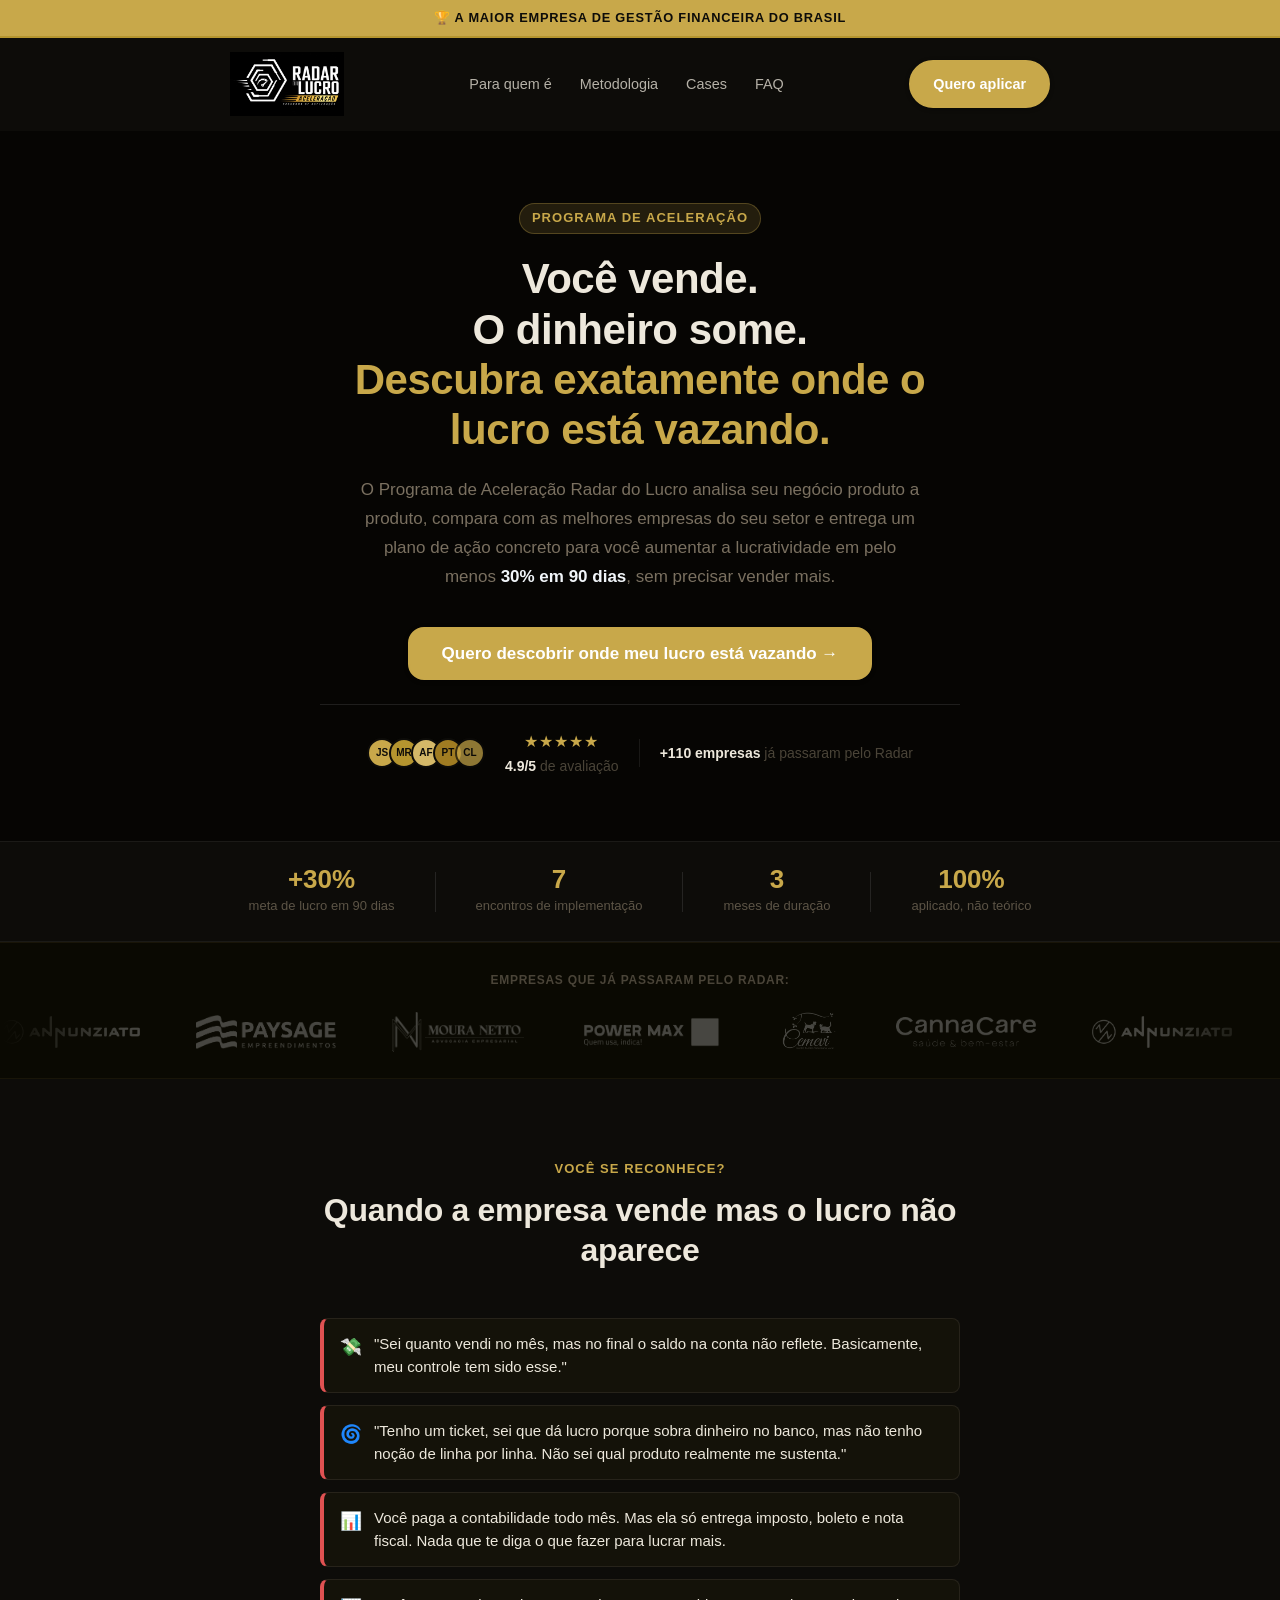
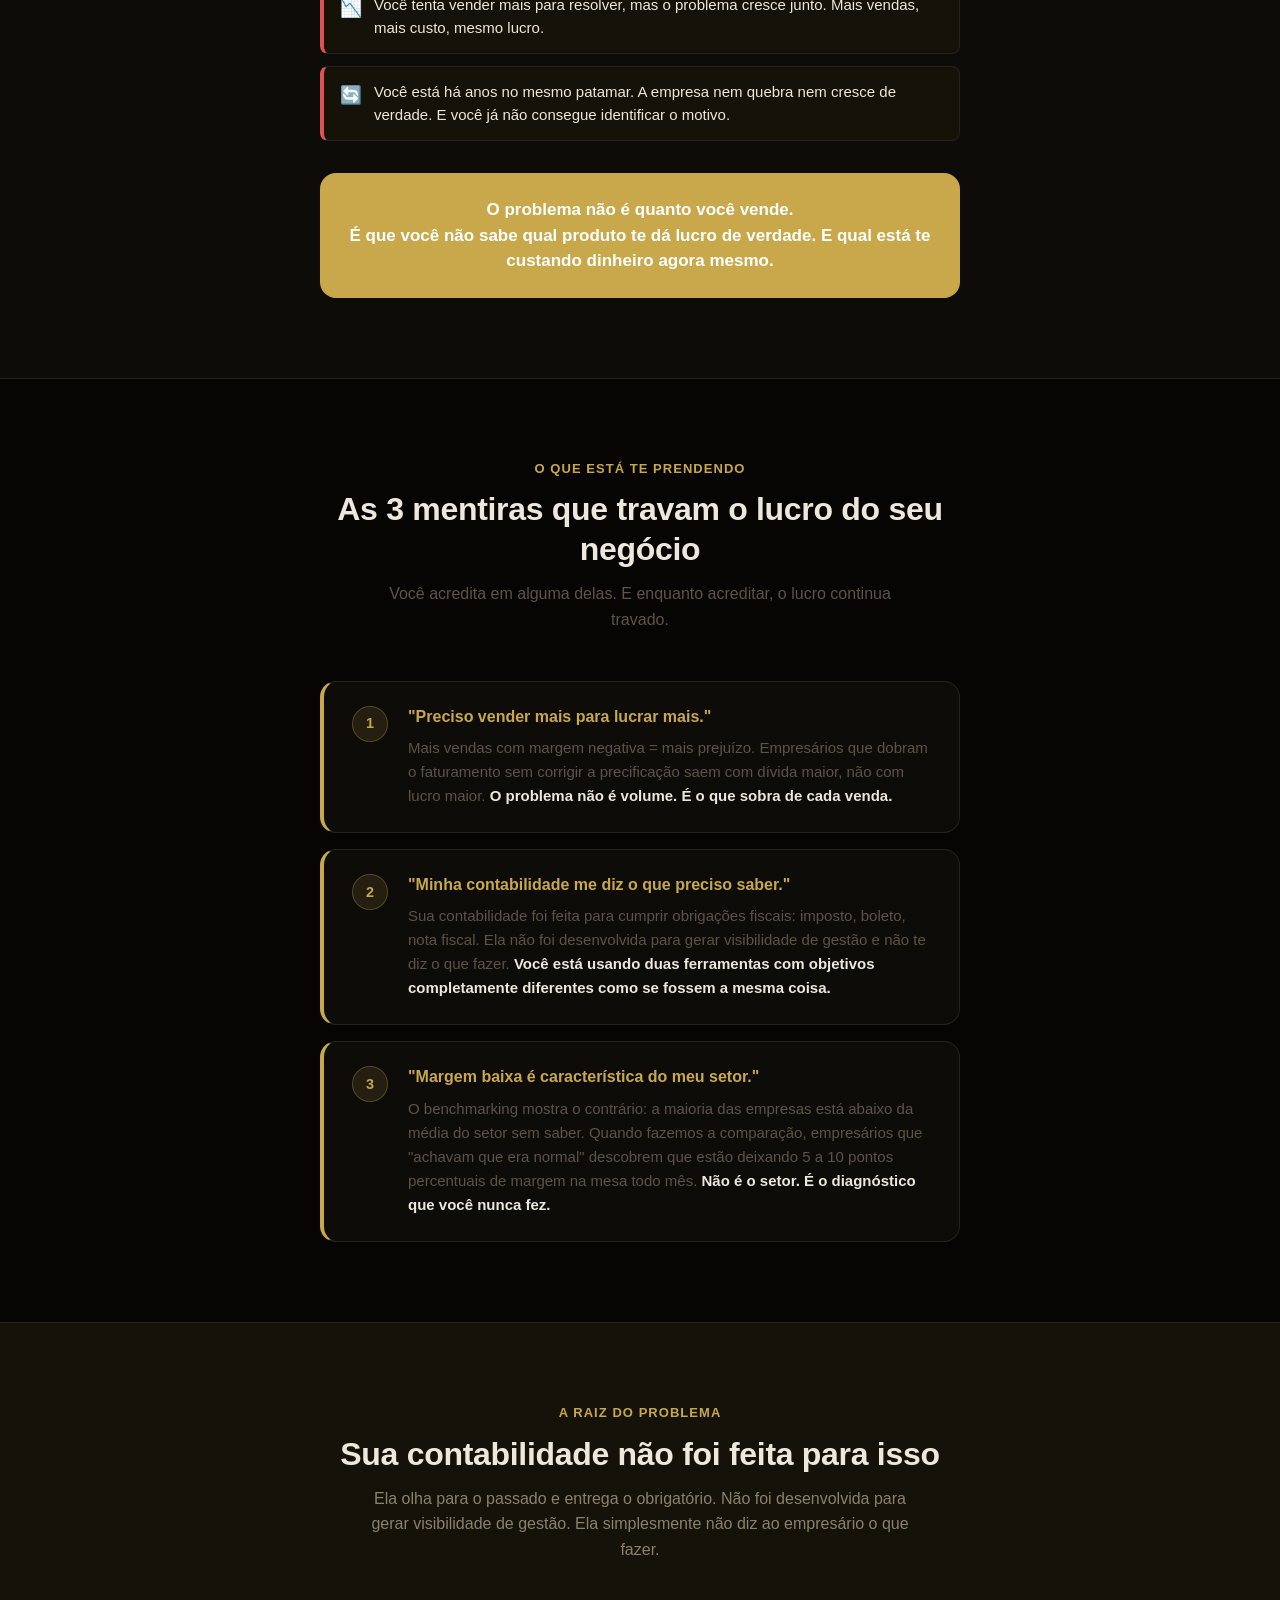
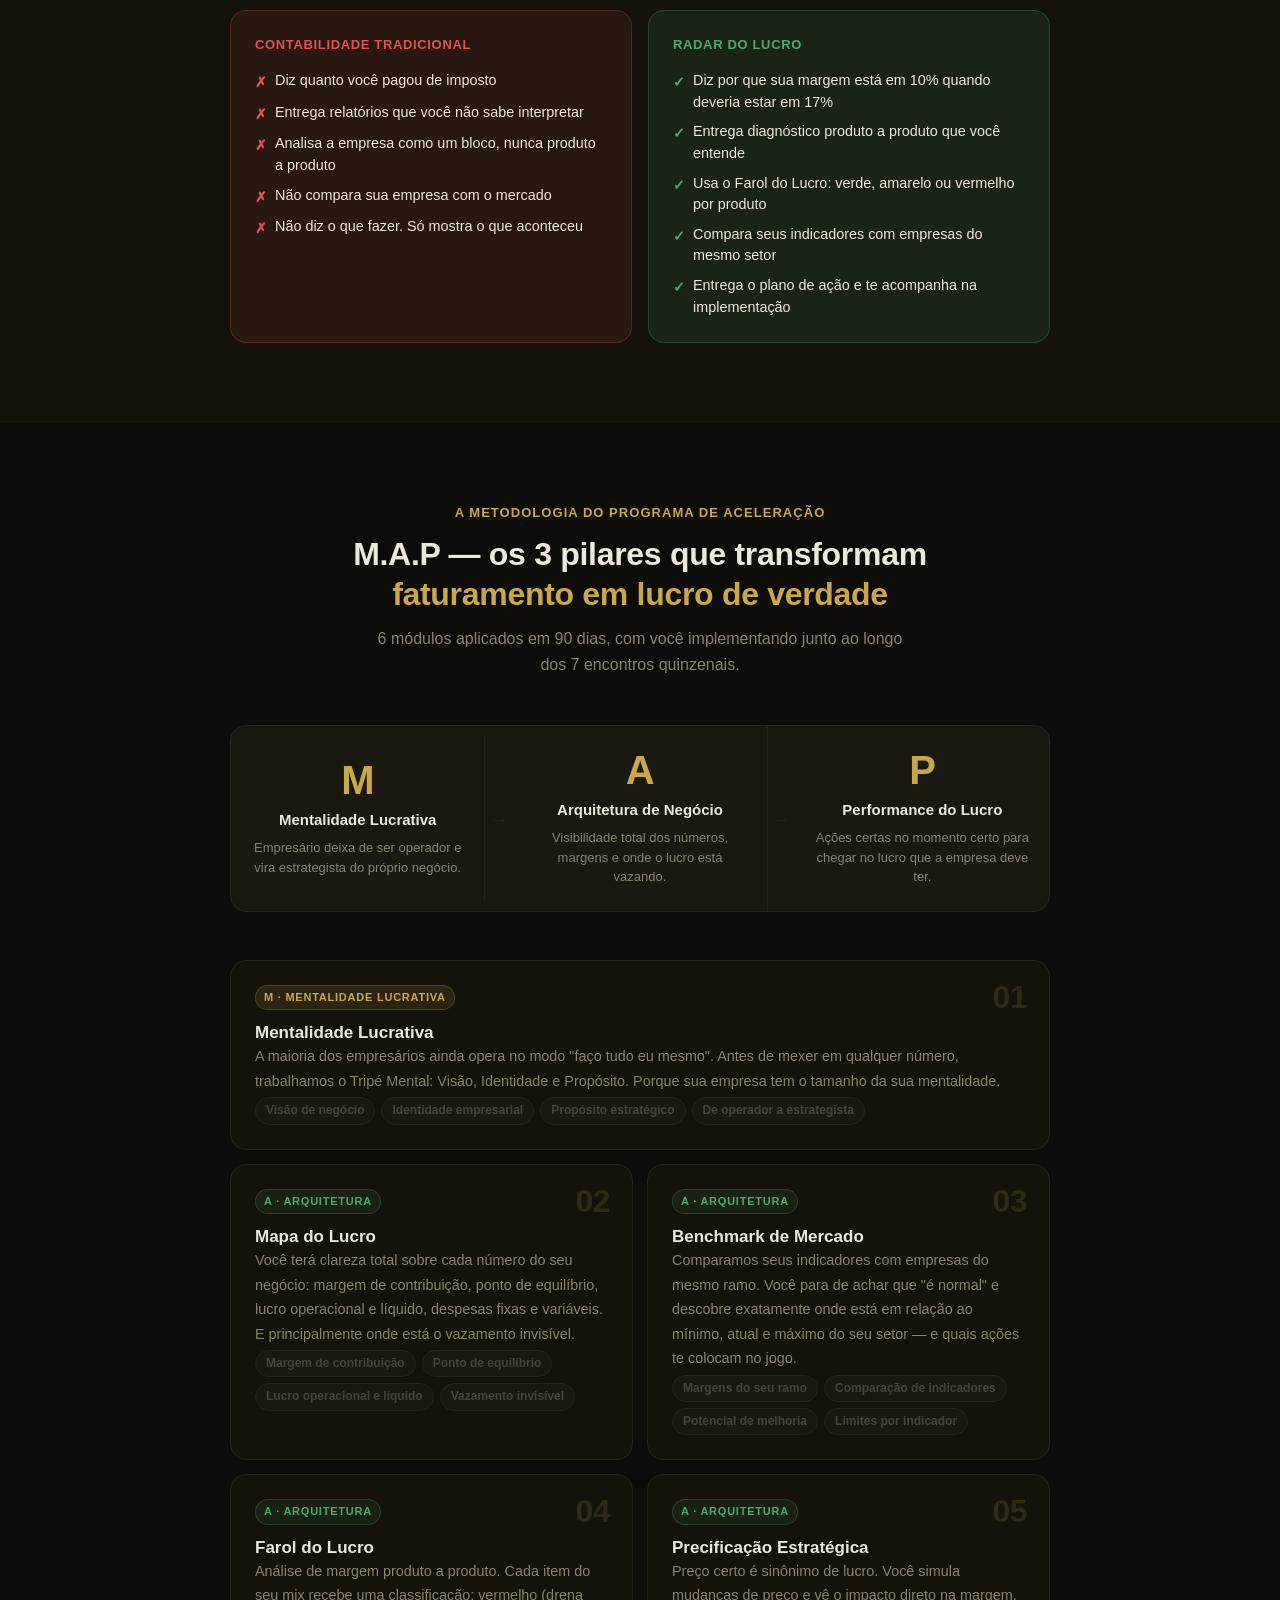
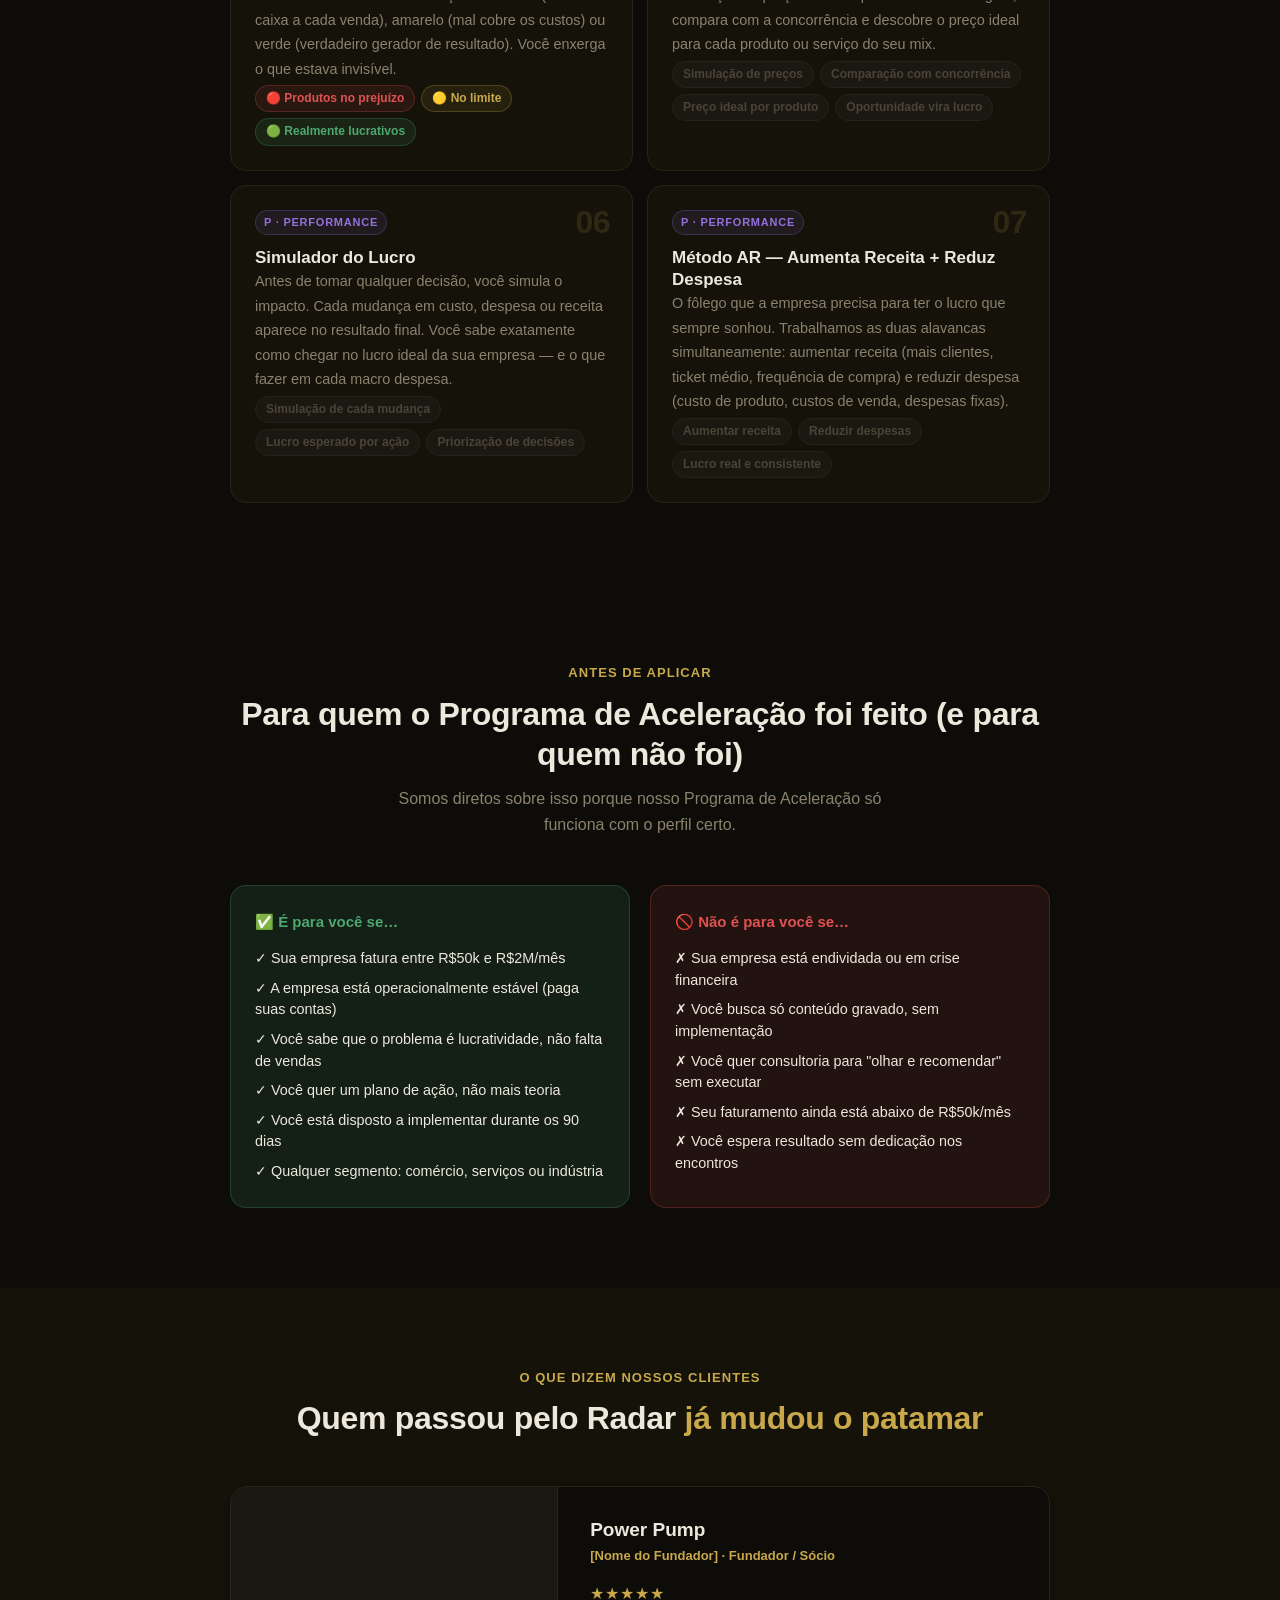
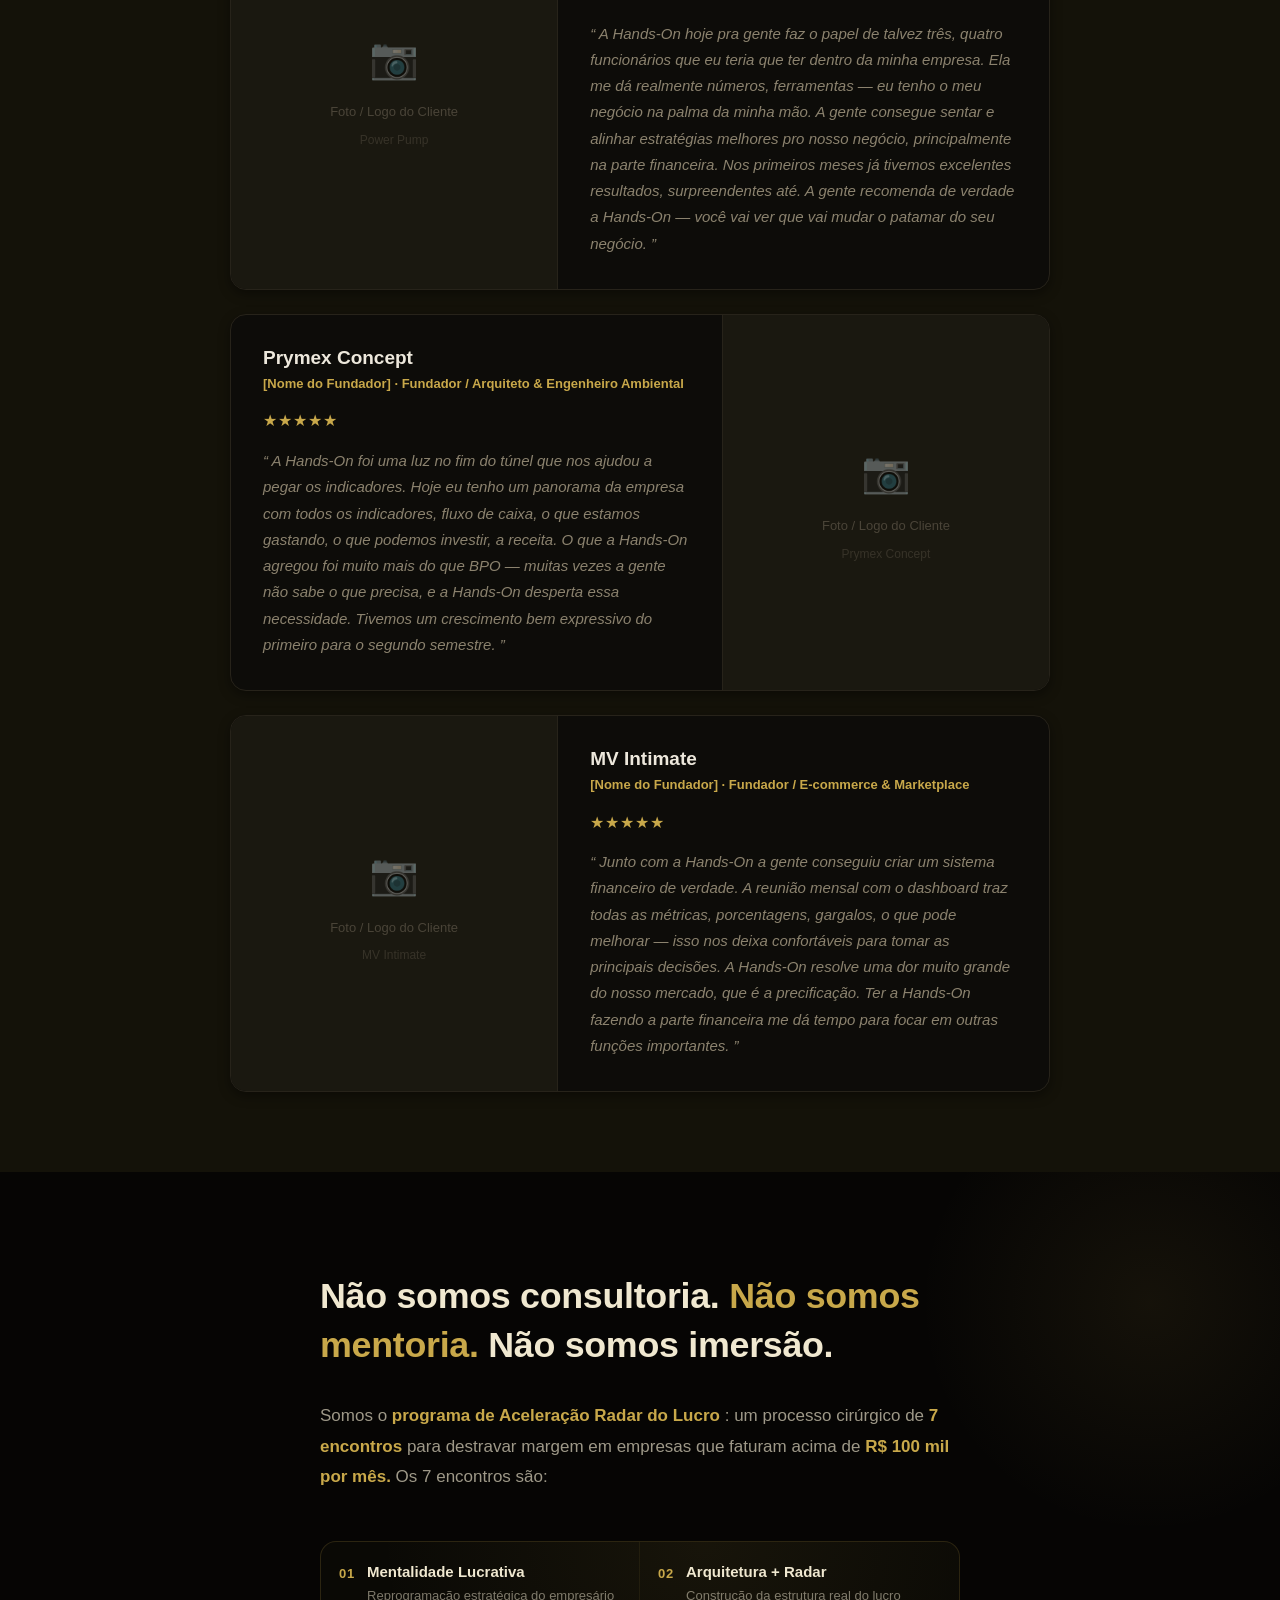
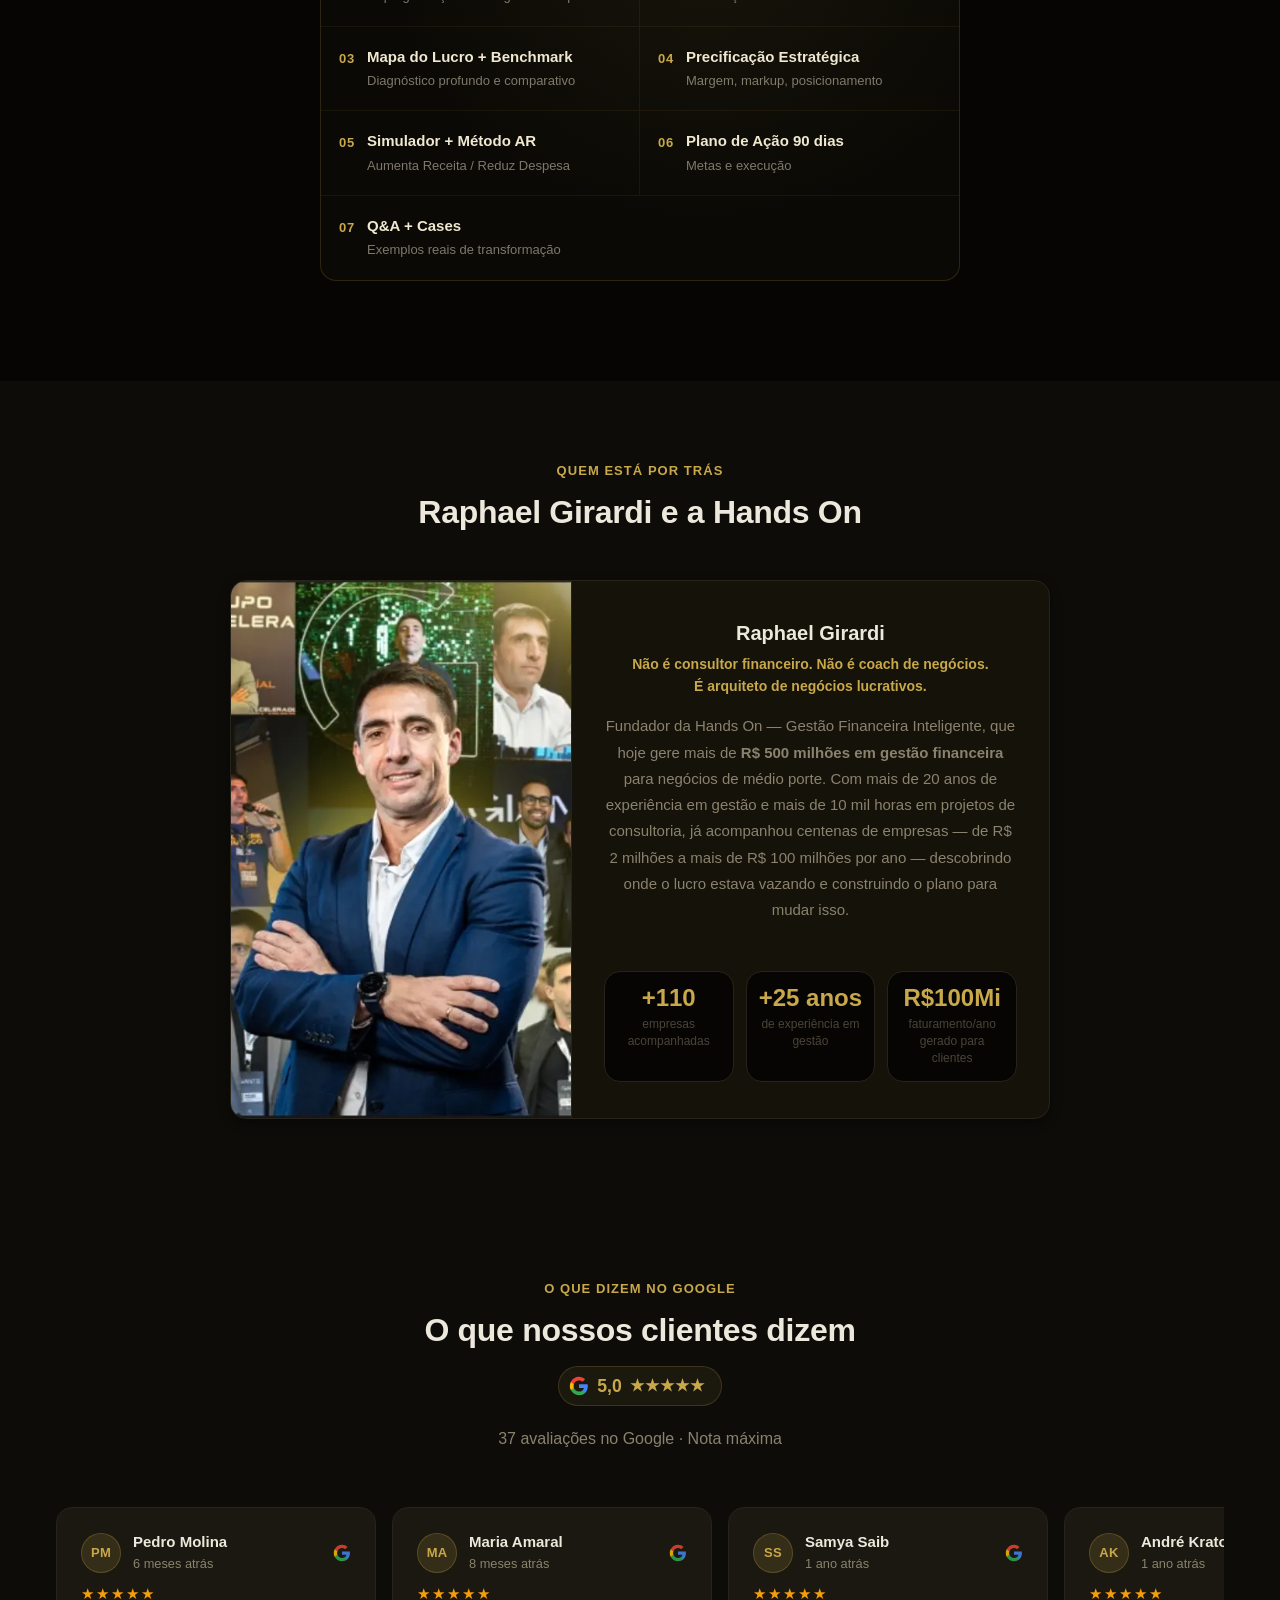
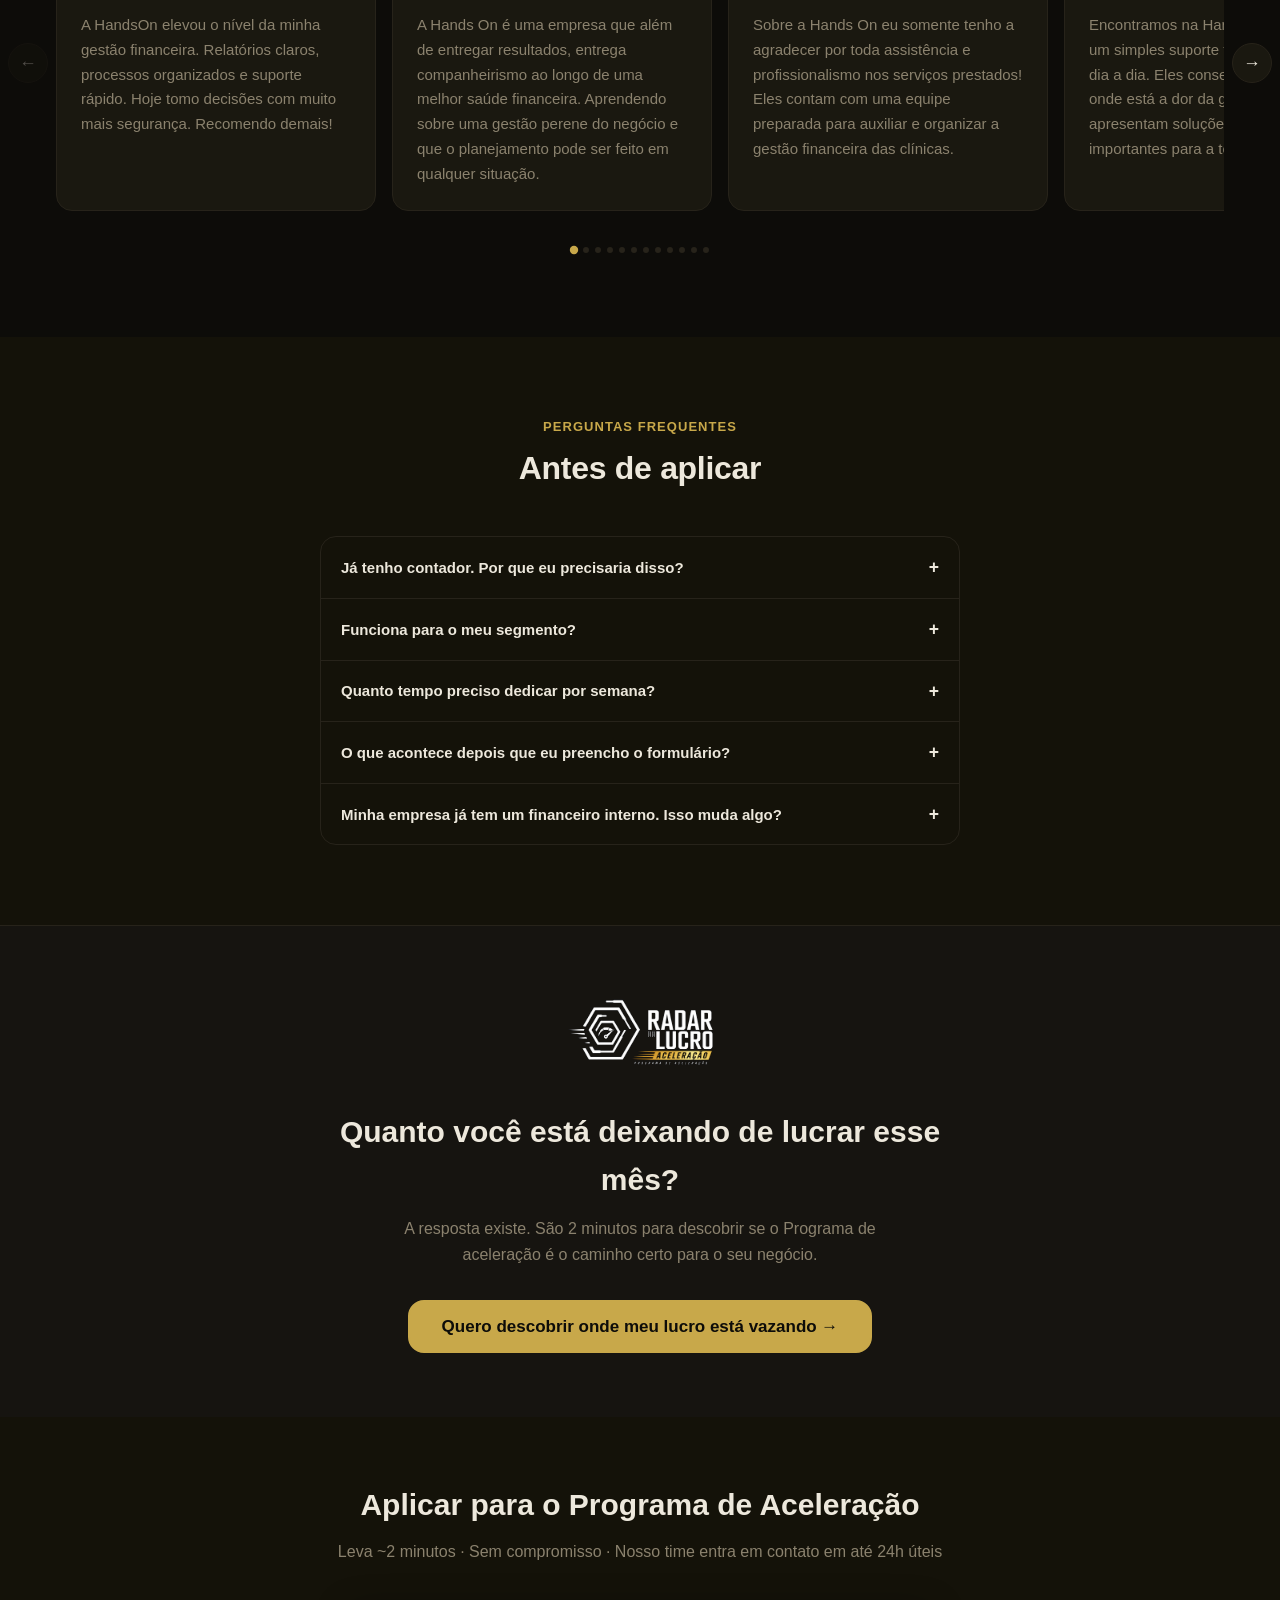
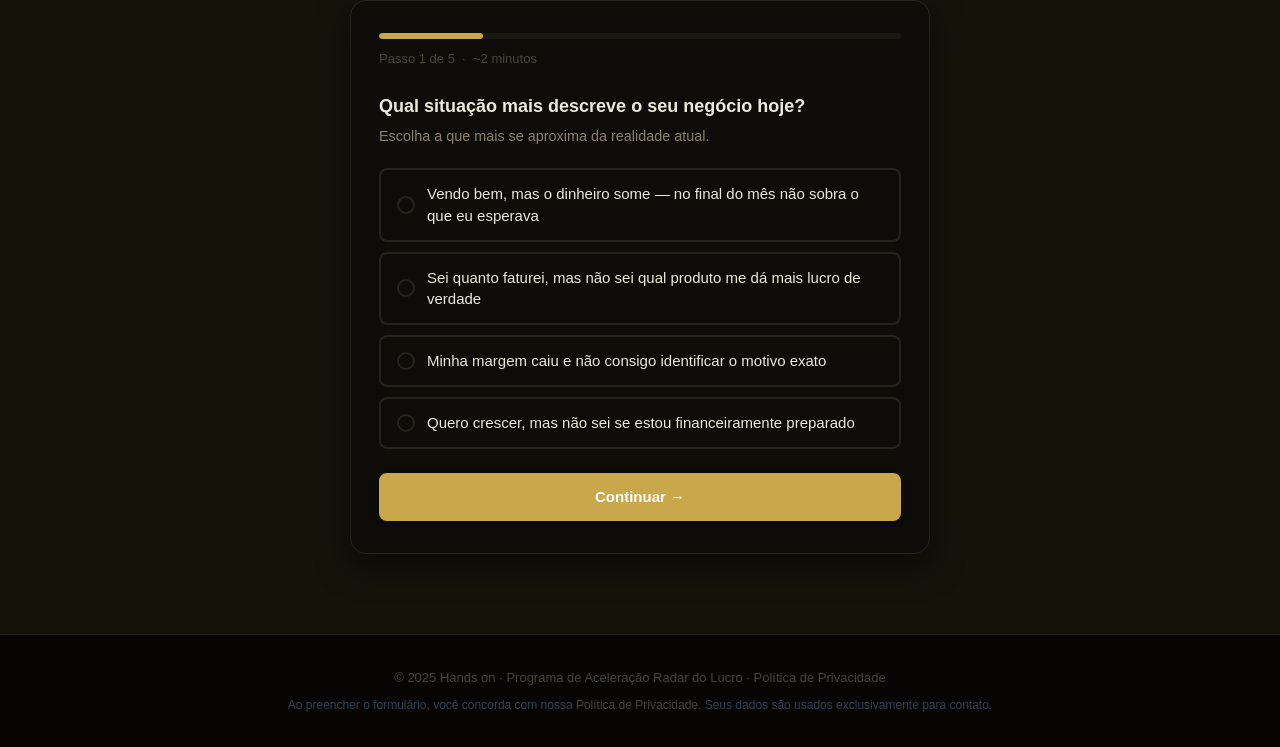
==== index.html @ e0682e3e "Initial commit - LP Radar do Lucro" ====
<!DOCTYPE html>
<html lang="pt-BR">
<head>
  <meta charset="UTF-8">
  <meta name="viewport" content="width=device-width, initial-scale=1.0">
  <meta name="description" content="Descubra exatamente onde o lucro está vazando no seu negócio. O Programa Radar do Lucro analisa produto a produto, compara com seu setor e entrega um plano de ação para +30% de lucratividade em 90 dias.">
  <title>Radar do Lucro — Programa de Aceleração | Hands on</title>
  <link rel="icon" type="image/x-icon" href="favicon.ico">

  <!-- CSS Crítico Inline (above-fold) -->
  <style>
    *,*::before,*::after{box-sizing:border-box;margin:0;padding:0}
    body{font-family:-apple-system,BlinkMacSystemFont,"Segoe UI",Roboto,sans-serif;font-size:16px;line-height:1.6;color:#ede8dc;background:#0d0c09;-webkit-font-smoothing:antialiased}
    .announce-bar{background:#c8a84a;border-bottom:2px solid #b5952f;padding:8px 20px;text-align:center;font-size:.8rem;font-weight:700;color:#0d0c09;letter-spacing:.06em;text-transform:uppercase}
    .navbar{position:sticky;top:0;z-index:100;background:#0d0c09;border-bottom:1px solid transparent;padding:12px 0;transition:border-color .25s,box-shadow .25s}
    .navbar--scrolled{border-bottom-color:#27231a;box-shadow:0 2px 12px rgba(0,0,0,.6)}
    .navbar__inner{display:flex;align-items:center;justify-content:space-between;max-width:1060px;margin:0 auto;padding:0 24px;gap:16px}
    .navbar__brand-logo{height:64px;width:auto;display:block;flex-shrink:0}
    .navbar__links{display:flex;align-items:center;gap:28px;flex:1;justify-content:center}
    .navbar__link{color:#ede8dc;font-size:.9rem;font-weight:500;text-decoration:none;opacity:.75;transition:opacity .15s;white-space:nowrap}
    .navbar__link:hover{opacity:1}
    .hero{background:#0d0c09;color:#ede8dc;padding:72px 0 64px;text-align:center}
    .container{width:100%;max-width:680px;margin:0 auto;padding:0 20px}
    .hero__eyebrow{display:inline-block;background:rgba(200,168,74,.12);color:#c8a84a;font-size:.8125rem;font-weight:600;letter-spacing:.08em;text-transform:uppercase;padding:4px 12px;border-radius:100px;margin-bottom:20px;border:1px solid rgba(200,168,74,.25)}
    .hero__title{font-size:clamp(1.75rem,4vw,2.625rem);font-weight:800;line-height:1.2;letter-spacing:-.5px;margin-bottom:20px;color:#ede8dc}
    .hero__title em{color:#c8a84a;font-style:normal}
    .hero__sub{font-size:1.0625rem;color:#5c5446;max-width:560px;margin:0 auto 36px;line-height:1.7}
    .btn{display:inline-flex;align-items:center;justify-content:center;padding:13px 24px;border-radius:8px;font-size:.9375rem;font-weight:700;font-family:inherit;cursor:pointer;border:2px solid transparent;transition:background .15s,color .15s,transform .1s;text-decoration:none;white-space:nowrap;min-height:48px}
    .btn--primary{background:#c8a84a;color:#0d0c09;border-color:#c8a84a;font-weight:800;box-shadow:0 2px 8px rgba(200,168,74,.25)}
    .btn--primary:hover{background:#b5952f;border-color:#b5952f}
    .btn--lg{padding:16px 32px;font-size:1.0625rem;border-radius:16px}
    .btn--full{width:100%}
    .hero__cta-wrap{display:flex;flex-direction:column;align-items:center;gap:12px}
    .hero__disclaimer{font-size:.8125rem;color:#4a4438}
  </style>

  <link rel="stylesheet" href="styles.css">
</head>
<body>

<!-- ═══════════════════════════════ FAIXA TOPO ════════════════════════════ -->
<div class="announce-bar" id="announce-bar" role="banner" aria-label="Credencial da empresa">
  🏆 A maior empresa de gestão financeira do Brasil
</div>

<!-- ═══════════════════════════════ NAVBAR ═══════════════════════════════ -->
<nav class="navbar" aria-label="Navegação principal">
  <div class="navbar__inner">
    <a href="#" aria-label="Radar do Lucro — Programa de Aceleração">
      <img
        src="logos/radar-do-lucro-aceleracao.jpeg"
        alt="Radar do Lucro — Programa de Aceleração"
        class="navbar__brand-logo"
        loading="eager"
      >
    </a>
    <div class="navbar__links">
      <a href="#pains" class="navbar__link">Para quem é</a>
      <a href="#metodo" class="navbar__link">Metodologia</a>
      <a href="#cases" class="navbar__link">Cases</a>
      <a href="#faq" class="navbar__link">FAQ</a>
    </div>
    <a href="#aplicar" class="btn btn--primary" style="padding:10px 22px;font-size:.9rem;border-radius:100px;">Quero aplicar</a>
  </div>
</nav>

<!-- ═══════════════════════════════ HERO ═════════════════════════════════ -->
<section class="hero" aria-labelledby="hero-title">
  <div class="container">
    <span class="hero__eyebrow">Programa de Aceleração</span>
    <h1 class="hero__title" id="hero-title">
      Você vende.<br>
      O dinheiro some.<br>
      <em>Descubra exatamente onde o lucro está vazando.</em>
    </h1>
    <p class="hero__sub">
      O Programa de Aceleração Radar do Lucro analisa seu negócio produto a produto,
      compara com as melhores empresas do seu setor e entrega um plano de ação
      concreto para você aumentar a lucratividade em pelo menos
      <strong style="color:#f1f5f9">30% em 90 dias</strong>, sem precisar vender mais.
    </p>
    <div class="hero__cta-wrap">
      <a href="#aplicar" class="btn btn--primary btn--lg">
        Quero descobrir onde meu lucro está vazando →
      </a>
    </div>

    <!-- MELHORIA 1 — Prova social integrada ao hero -->
    <div class="hero-trust" aria-label="Prova social">
      <div class="hero-trust__avatars" aria-hidden="true">
        <div class="hero-trust__avatar hero-trust__avatar--a">JS</div>
        <div class="hero-trust__avatar hero-trust__avatar--b">MR</div>
        <div class="hero-trust__avatar hero-trust__avatar--c">AF</div>
        <div class="hero-trust__avatar hero-trust__avatar--d">PT</div>
        <div class="hero-trust__avatar hero-trust__avatar--e">CL</div>
      </div>
      <div>
        <div class="hero-trust__stars" aria-label="Avaliação 4.9 de 5">★★★★★</div>
        <div class="hero-trust__rating"><strong>4.9/5</strong> de avaliação</div>
      </div>
      <div class="hero-trust__divider" aria-hidden="true"></div>
      <div class="hero-trust__count"><strong>+110 empresas</strong> já passaram pelo Radar</div>
    </div>
  </div>
</section>

<!-- ═══════════════════════════════ PROOF BAR ════════════════════════════ -->
<div class="proof-bar" aria-label="Resultados do programa">
  <div class="proof-bar__inner">
    <div class="proof-stat">
      <div class="proof-stat__num">+30%</div>
      <div class="proof-stat__label">meta de lucro em 90 dias</div>
    </div>
    <div class="proof-bar__divider" aria-hidden="true"></div>
    <div class="proof-stat">
      <div class="proof-stat__num">7</div>
      <div class="proof-stat__label">encontros de implementação</div>
    </div>
    <div class="proof-bar__divider" aria-hidden="true"></div>
    <div class="proof-stat">
      <div class="proof-stat__num">3</div>
      <div class="proof-stat__label">meses de duração</div>
    </div>
    <div class="proof-bar__divider" aria-hidden="true"></div>
    <div class="proof-stat">
      <div class="proof-stat__num">100%</div>
      <div class="proof-stat__label">aplicado, não teórico</div>
    </div>
  </div>
</div>

<!-- ═══════════════════════════════ CLIENTS BAR ══════════════════════════ -->
<!-- MELHORIA 3 — Logo strip de clientes. Substitua os nomes pelos seus clientes reais. -->
<div class="clients-bar" aria-label="Empresas que já passaram pelo Radar do Lucro">
  <p class="clients-bar__label">Empresas que já passaram pelo Radar:</p>
  <div class="clients-carousel__wrapper">
    <div class="clients-carousel__track">
      <div class="clients-carousel__item">
        <img src="logos/LogosClientes/logo-annunziato.png" alt="Annunziato" class="client-logo">
      </div>
      <div class="clients-carousel__item">
        <img src="logos/LogosClientes/logo-bco.png" alt="BCO" class="client-logo">
      </div>
      <div class="clients-carousel__item">
        <img src="logos/LogosClientes/logo-moura-netto.png" alt="Moura Netto" class="client-logo">
      </div>
      <div class="clients-carousel__item">
        <img src="logos/LogosClientes/Logo-PowerMax.png" alt="PowerMax" class="client-logo">
      </div>
      <div class="clients-carousel__item">
        <img src="logos/LogosClientes/LogoIcaraiVeterinario.png" alt="Icaraí Veterinário" class="client-logo">
      </div>
      <div class="clients-carousel__item">
        <img src="logos/LogosClientes/LogosCannaCare.png" alt="CannaCare" class="client-logo">
      </div>
      <!-- Duplicadas para loop contínuo -->
      <div class="clients-carousel__item" aria-hidden="true">
        <img src="logos/LogosClientes/logo-annunziato.png" alt="" class="client-logo">
      </div>
      <div class="clients-carousel__item" aria-hidden="true">
        <img src="logos/LogosClientes/logo-bco.png" alt="" class="client-logo">
      </div>
      <div class="clients-carousel__item" aria-hidden="true">
        <img src="logos/LogosClientes/logo-moura-netto.png" alt="" class="client-logo">
      </div>
      <div class="clients-carousel__item" aria-hidden="true">
        <img src="logos/LogosClientes/Logo-PowerMax.png" alt="" class="client-logo">
      </div>
      <div class="clients-carousel__item" aria-hidden="true">
        <img src="logos/LogosClientes/LogoIcaraiVeterinario.png" alt="" class="client-logo">
      </div>
      <div class="clients-carousel__item" aria-hidden="true">
        <img src="logos/LogosClientes/LogosCannaCare.png" alt="" class="client-logo">
      </div>
    </div>
  </div>
</div>

<!-- ═══════════════════════════════ DOR ══════════════════════════════════ -->
<section id="pains" class="section" aria-labelledby="pain-title">
  <div class="container">
    <div class="section-header">
      <p class="section-eyebrow">Você se reconhece?</p>
      <h2 class="section-title" id="pain-title">Quando a empresa vende mas o lucro não aparece</h2>
    </div>

    <ul class="pain-list" role="list">
      <li class="pain-item">
        <span class="pain-item__icon" aria-hidden="true">💸</span>
        <span>"Sei quanto vendi no mês, mas no final o saldo na conta não reflete. Basicamente, meu controle tem sido esse."</span>
      </li>
      <li class="pain-item">
        <span class="pain-item__icon" aria-hidden="true">🌀</span>
        <span>"Tenho um ticket, sei que dá lucro porque sobra dinheiro no banco, mas não tenho noção de linha por linha. Não sei qual produto realmente me sustenta."</span>
      </li>
      <li class="pain-item">
        <span class="pain-item__icon" aria-hidden="true">📊</span>
        <span>Você paga a contabilidade todo mês. Mas ela só entrega imposto, boleto e nota fiscal. Nada que te diga o que fazer para lucrar mais.</span>
      </li>
      <li class="pain-item">
        <span class="pain-item__icon" aria-hidden="true">📉</span>
        <span>Você tenta vender mais para resolver, mas o problema cresce junto. Mais vendas, mais custo, mesmo lucro.</span>
      </li>
      <li class="pain-item">
        <span class="pain-item__icon" aria-hidden="true">🔄</span>
        <span>Você está há anos no mesmo patamar. A empresa nem quebra nem cresce de verdade. E você já não consegue identificar o motivo.</span>
      </li>
    </ul>

    <div class="pain-bridge" role="note">
      <strong>O problema não é quanto você vende.</strong><br>
      É que você não sabe qual produto te dá lucro de verdade. E qual está te custando dinheiro agora mesmo.
    </div>
  </div>
</section>

<!-- ═══════════════════════════════ AS 3 MENTIRAS ════════════════════════ -->
<!-- MELHORIA 2 — Seção de quebra de crença. Baseado no padrão "As 4 Mentiras" do template FSS. -->
<section class="lies-section" aria-labelledby="lies-title">
  <div class="container">
    <div class="section-header">
      <p class="section-eyebrow">O que está te prendendo</p>
      <h2 class="section-title" id="lies-title">As 3 mentiras que travam o lucro do seu negócio</h2>
      <p class="section-sub">Você acredita em alguma delas. E enquanto acreditar, o lucro continua travado.</p>
    </div>

    <div class="lies-grid">
      <div class="lie-card">
        <div class="lie-card__num" aria-hidden="true">1</div>
        <div class="lie-card__content">
          <p class="lie-card__lie">"Preciso vender mais para lucrar mais."</p>
          <p class="lie-card__reality">
            Mais vendas com margem negativa = mais prejuízo. Empresários que dobram o faturamento
            sem corrigir a precificação saem com dívida maior, não com lucro maior.
            <strong>O problema não é volume. É o que sobra de cada venda.</strong>
          </p>
        </div>
      </div>
      <div class="lie-card">
        <div class="lie-card__num" aria-hidden="true">2</div>
        <div class="lie-card__content">
          <p class="lie-card__lie">"Minha contabilidade me diz o que preciso saber."</p>
          <p class="lie-card__reality">
            Sua contabilidade foi feita para cumprir obrigações fiscais: imposto, boleto, nota fiscal.
            Ela não foi desenvolvida para gerar visibilidade de gestão e não te diz o que fazer.
            <strong>Você está usando duas ferramentas com objetivos completamente diferentes como se fossem a mesma coisa.</strong>
          </p>
        </div>
      </div>
      <div class="lie-card">
        <div class="lie-card__num" aria-hidden="true">3</div>
        <div class="lie-card__content">
          <p class="lie-card__lie">"Margem baixa é característica do meu setor."</p>
          <p class="lie-card__reality">
            O benchmarking mostra o contrário: a maioria das empresas está abaixo da média do setor
            sem saber. Quando fazemos a comparação, empresários que "achavam que era normal"
            descobrem que estão deixando 5 a 10 pontos percentuais de margem na mesa todo mês.
            <strong>Não é o setor. É o diagnóstico que você nunca fez.</strong>
          </p>
        </div>
      </div>
    </div>
  </div>
</section>

<!-- ═══════════════════════════════ POR QUE A CONTABILIDADE NÃO RESOLVE ═ -->
<section class="section section--alt" aria-labelledby="compare-title">
  <div class="container container--wide">
    <div class="section-header">
      <p class="section-eyebrow">A raiz do problema</p>
      <h2 class="section-title" id="compare-title">Sua contabilidade não foi feita para isso</h2>
      <p class="section-sub">
        Ela olha para o passado e entrega o obrigatório. Não foi desenvolvida
        para gerar visibilidade de gestão. Ela simplesmente não diz ao empresário o que fazer.
      </p>
    </div>

    <div class="comparison" role="table" aria-label="Comparação entre contabilidade e Radar do Lucro">
      <div class="comparison__col comparison__col--bad" role="cell">
        <p class="comparison__head">Contabilidade tradicional</p>
        <ul class="comparison__list" role="list">
          <li class="comparison__item">Diz quanto você pagou de imposto</li>
          <li class="comparison__item">Entrega relatórios que você não sabe interpretar</li>
          <li class="comparison__item">Analisa a empresa como um bloco, nunca produto a produto</li>
          <li class="comparison__item">Não compara sua empresa com o mercado</li>
          <li class="comparison__item">Não diz o que fazer. Só mostra o que aconteceu</li>
        </ul>
      </div>
      <div class="comparison__col comparison__col--good" role="cell">
        <p class="comparison__head">Radar do Lucro</p>
        <ul class="comparison__list" role="list">
          <li class="comparison__item">Diz por que sua margem está em 10% quando deveria estar em 17%</li>
          <li class="comparison__item">Entrega diagnóstico produto a produto que você entende</li>
          <li class="comparison__item">Usa o Farol do Lucro: verde, amarelo ou vermelho por produto</li>
          <li class="comparison__item">Compara seus indicadores com empresas do mesmo setor</li>
          <li class="comparison__item">Entrega o plano de ação e te acompanha na implementação</li>
        </ul>
      </div>
    </div>
  </div>
</section>

<!-- ═══════════════════════════════ MECANISMO ════════════════════════════ -->
<!-- MELHORIA 5 — Seção escura para ritmo visual (alternância claro/escuro) -->
<!-- <section class="section--dark-mechanism" aria-labelledby="mechanism-title">
  <div class="container">
    <div class="section-header">
      <p class="section-eyebrow">A metodologia M.A.P</p>
      <h2 class="section-title" id="mechanism-title">Por que funciona quando o que você tentou antes <em>não funcionou</em></h2>
      <p class="section-sub">
        Três razões específicas que a contabilidade e cursos genéricos não entregam.
      </p>
    </div>

    <div class="mechanism-grid">
      <div class="mechanism-card">
        <div class="mechanism-card__num" aria-hidden="true">1</div>
        <div>
          <h3 class="mechanism-card__title">Diagnóstico produto a produto: o Farol do Lucro</h3>
          <p class="mechanism-card__body">
            Não analisamos a empresa como um bloco. Vamos linha por linha, cada produto, cada serviço,
            e mostramos qual está no verde, amarelo ou vermelho de lucratividade.
            Você vê exatamente onde está o vazamento. Sem achismo, sem "parece que".
          </p>
          <div class="farol" aria-label="Classificação do Farol do Lucro">
            <div class="farol__item farol__item--green">🟢 Verde<span class="farol__item__label">Lucrativo, manter e escalar</span></div>
            <div class="farol__item farol__item--yellow">🟡 Atenção<span class="farol__item__label">Margem para melhorar</span></div>
            <div class="farol__item farol__item--red">🔴 Vermelho<span class="farol__item__label">Está te custando dinheiro</span></div>
          </div>
        </div>
      </div>

      <div class="mechanism-card">
        <div class="mechanism-card__num" aria-hidden="true">2</div>
        <div>
          <h3 class="mechanism-card__title">Benchmarking do seu ramo de atividade</h3>
          <p class="mechanism-card__body">
            Comparamos os seus indicadores (margem de contribuição, ponto de equilíbrio,
            precificação) com empresas do mesmo setor. Você para de achar que "está normal"
            quando na verdade está abaixo do que deveria. Você vai descobrir exatamente quanto está deixando de lucrar.
          </p>
        </div>
      </div>

      <div class="mechanism-card">
        <div class="mechanism-card__num" aria-hidden="true">3</div>
        <div>
          <h3 class="mechanism-card__title">Plano de ação aplicado: você faz junto, não sozinho</h3>
          <p class="mechanism-card__body">
            Não entregamos um relatório para você interpretar sozinho. Os 7 encontros quinzenais
            conduzem a implementação da metodologia M.A.P
            (Mentalidade Lucrativa, Arquitetura de Negócio e Performance do Lucro)
            com você fazendo junto. É o que nenhum curso gravado ou consultoria pontual entrega.
          </p>
        </div>
      </div>
    </div>
  </div>
</section> -->

<!-- ═══════════════════════════════ METODOLOGIA M.A.P ════════════════════ -->
<section id="metodo" class="section section--map" aria-labelledby="map-title">
  <div class="container container--wide">
    <div class="section-header">
      <p class="section-eyebrow">A Metodologia do Programa de Aceleração</p>
      <h2 class="section-title" id="map-title">M.A.P — os 3 pilares que transformam<br><em>faturamento em lucro de verdade</em></h2>
      <p class="section-sub">6 módulos aplicados em 90 dias, com você implementando junto ao longo dos 7 encontros quinzenais.</p>
    </div>

    <!-- Pilares -->
    <div class="map-pillars" aria-label="Os 3 pilares da metodologia M.A.P">
      <div class="map-pillar">
        <div class="map-pillar__letter">M</div>
        <div class="map-pillar__name">Mentalidade Lucrativa</div>
        <div class="map-pillar__desc">Empresário deixa de ser operador e vira estrategista do próprio negócio.</div>
      </div>
      <div class="map-pillar__arrow" aria-hidden="true">→</div>
      <div class="map-pillar">
        <div class="map-pillar__letter">A</div>
        <div class="map-pillar__name">Arquitetura de Negócio</div>
        <div class="map-pillar__desc">Visibilidade total dos números, margens e onde o lucro está vazando.</div>
      </div>
      <div class="map-pillar__arrow" aria-hidden="true">→</div>
      <div class="map-pillar">
        <div class="map-pillar__letter">P</div>
        <div class="map-pillar__name">Performance do Lucro</div>
        <div class="map-pillar__desc">Ações certas no momento certo para chegar no lucro que a empresa deve ter.</div>
      </div>
    </div>

    <!-- Módulos -->
    <div class="map-modules">

      <!-- M -->
      <div class="map-module map-module--full" aria-labelledby="mod-m">
        <div class="map-module__pillar-tag map-module__pillar-tag--m">M · Mentalidade Lucrativa</div>
        <div class="map-module__num" aria-hidden="true">01</div>
        <div class="map-module__content">
          <h3 class="map-module__title" id="mod-m">Mentalidade Lucrativa</h3>
          <p class="map-module__body">
            A maioria dos empresários ainda opera no modo "faço tudo eu mesmo". Antes de mexer em qualquer número, trabalhamos o Tripé Mental: Visão, Identidade e Propósito. Porque sua empresa tem o tamanho da sua mentalidade.
          </p>
          <div class="map-module__tags">
            <span>Visão de negócio</span>
            <span>Identidade empresarial</span>
            <span>Propósito estratégico</span>
            <span>De operador a estrategista</span>
          </div>
        </div>
      </div>

      <!-- A — 4 módulos -->
      <div class="map-module" aria-labelledby="mod-a1">
        <div class="map-module__pillar-tag map-module__pillar-tag--a">A · Arquitetura</div>
        <div class="map-module__num" aria-hidden="true">02</div>
        <div class="map-module__content">
          <h3 class="map-module__title" id="mod-a1">Mapa do Lucro</h3>
          <p class="map-module__body">
            Você terá clareza total sobre cada número do seu negócio: margem de contribuição, ponto de equilíbrio, lucro operacional e líquido, despesas fixas e variáveis. E principalmente onde está o vazamento invisível.
          </p>
          <div class="map-module__tags">
            <span>Margem de contribuição</span>
            <span>Ponto de equilíbrio</span>
            <span>Lucro operacional e líquido</span>
            <span>Vazamento invisível</span>
          </div>
        </div>
      </div>

      <div class="map-module" aria-labelledby="mod-a2">
        <div class="map-module__pillar-tag map-module__pillar-tag--a">A · Arquitetura</div>
        <div class="map-module__num" aria-hidden="true">03</div>
        <div class="map-module__content">
          <h3 class="map-module__title" id="mod-a2">Benchmark de Mercado</h3>
          <p class="map-module__body">
            Comparamos seus indicadores com empresas do mesmo ramo. Você para de achar que "é normal" e descobre exatamente onde está em relação ao mínimo, atual e máximo do seu setor — e quais ações te colocam no jogo.
          </p>
          <div class="map-module__tags">
            <span>Margens do seu ramo</span>
            <span>Comparação de indicadores</span>
            <span>Potencial de melhoria</span>
            <span>Limites por indicador</span>
          </div>
        </div>
      </div>

      <div class="map-module" aria-labelledby="mod-a3">
        <div class="map-module__pillar-tag map-module__pillar-tag--a">A · Arquitetura</div>
        <div class="map-module__num" aria-hidden="true">04</div>
        <div class="map-module__content">
          <h3 class="map-module__title" id="mod-a3">Farol do Lucro</h3>
          <p class="map-module__body">
            Análise de margem produto a produto. Cada item do seu mix recebe uma classificação: vermelho (drena caixa a cada venda), amarelo (mal cobre os custos) ou verde (verdadeiro gerador de resultado). Você enxerga o que estava invisível.
          </p>
          <div class="map-module__tags">
            <span class="map-module__tag--red">🔴 Produtos no prejuízo</span>
            <span class="map-module__tag--yellow">🟡 No limite</span>
            <span class="map-module__tag--green">🟢 Realmente lucrativos</span>
          </div>
        </div>
      </div>

      <div class="map-module" aria-labelledby="mod-a4">
        <div class="map-module__pillar-tag map-module__pillar-tag--a">A · Arquitetura</div>
        <div class="map-module__num" aria-hidden="true">05</div>
        <div class="map-module__content">
          <h3 class="map-module__title" id="mod-a4">Precificação Estratégica</h3>
          <p class="map-module__body">
            Preço certo é sinônimo de lucro. Você simula mudanças de preço e vê o impacto direto na margem, compara com a concorrência e descobre o preço ideal para cada produto ou serviço do seu mix.
          </p>
          <div class="map-module__tags">
            <span>Simulação de preços</span>
            <span>Comparação com concorrência</span>
            <span>Preço ideal por produto</span>
            <span>Oportunidade vira lucro</span>
          </div>
        </div>
      </div>

      <!-- P — 2 módulos -->
      <div class="map-module" aria-labelledby="mod-p1">
        <div class="map-module__pillar-tag map-module__pillar-tag--p">P · Performance</div>
        <div class="map-module__num" aria-hidden="true">06</div>
        <div class="map-module__content">
          <h3 class="map-module__title" id="mod-p1">Simulador do Lucro</h3>
          <p class="map-module__body">
            Antes de tomar qualquer decisão, você simula o impacto. Cada mudança em custo, despesa ou receita aparece no resultado final. Você sabe exatamente como chegar no lucro ideal da sua empresa — e o que fazer em cada macro despesa.
          </p>
          <div class="map-module__tags">
            <span>Simulação de cada mudança</span>
            <span>Lucro esperado por ação</span>
            <span>Priorização de decisões</span>
          </div>
        </div>
      </div>

      <div class="map-module" aria-labelledby="mod-p2">
        <div class="map-module__pillar-tag map-module__pillar-tag--p">P · Performance</div>
        <div class="map-module__num" aria-hidden="true">07</div>
        <div class="map-module__content">
          <h3 class="map-module__title" id="mod-p2">Método AR — Aumenta Receita + Reduz Despesa</h3>
          <p class="map-module__body">
            O fôlego que a empresa precisa para ter o lucro que sempre sonhou. Trabalhamos as duas alavancas simultaneamente: aumentar receita (mais clientes, ticket médio, frequência de compra) e reduzir despesa (custo de produto, custos de venda, despesas fixas).
          </p>
          <div class="map-module__tags">
            <span>Aumentar receita</span>
            <span>Reduzir despesas</span>
            <span>Lucro real e consistente</span>
          </div>
        </div>
      </div>

    </div><!-- /map-modules -->
  </div>
</section>

<!-- ═══════════════════════════════ PARA QUEM É ══════════════════════════ -->
<section class="section" aria-labelledby="forwhom-title">
  <div class="container container--wide">
    <div class="section-header">
      <p class="section-eyebrow">Antes de aplicar</p>
      <h2 class="section-title" id="forwhom-title">Para quem o Programa de Aceleração foi feito (e para quem não foi)</h2>
      <p class="section-sub">Somos diretos sobre isso porque nosso Programa de Aceleração só funciona com o perfil certo.</p>
    </div>

    <div class="forwhom-grid">
      <div class="forwhom-col forwhom-col--yes">
        <p class="forwhom-col__head">✅ É para você se…</p>
        <ul class="forwhom-list" role="list">
          <li>✓ Sua empresa fatura entre R$50k e R$2M/mês</li>
          <li>✓ A empresa está operacionalmente estável (paga suas contas)</li>
          <li>✓ Você sabe que o problema é lucratividade, não falta de vendas</li>
          <li>✓ Você quer um plano de ação, não mais teoria</li>
          <li>✓ Você está disposto a implementar durante os 90 dias</li>
          <li>✓ Qualquer segmento: comércio, serviços ou indústria</li>
        </ul>
      </div>
      <div class="forwhom-col forwhom-col--no">
        <p class="forwhom-col__head">🚫 Não é para você se…</p>
        <ul class="forwhom-list" role="list">
          <li>✗ Sua empresa está endividada ou em crise financeira</li>
          <li>✗ Você busca só conteúdo gravado, sem implementação</li>
          <li>✗ Você quer consultoria para "olhar e recomendar" sem executar</li>
          <li>✗ Seu faturamento ainda está abaixo de R$50k/mês</li>
          <li>✗ Você espera resultado sem dedicação nos encontros</li>
        </ul>
      </div>
    </div>
  </div>
</section>

<!-- ═══════════════════════════════ CASES ════════════════════════════════ -->
<!-- <section id="cases" class="section section--alt" aria-labelledby="cases-title">
  <div class="container">
    <div class="section-header">
      <p class="section-eyebrow">Resultados reais</p>
      <h2 class="section-title" id="cases-title">O que acontece quando você sabe <em>exatamente</em> onde está o vazamento</h2>
    </div>

    <div class="cases-grid">

      <div class="case-card">
        <div class="case-card__header">
          <p class="case-card__company">Empresa de Serviços · Interior de SP</p>
          <span class="case-card__tag">Serviços</span>
        </div>
        <p class="case-card__quote">
          Descobrimos que 3 dos nossos 8 serviços estavam no vermelho há mais de 2 anos.
          A gente achava que eram o carro-chefe. Depois do Farol, cortamos dois e reprecificamos um.
          Em 60 dias o lucro líquido dobrou. Sem crescer o faturamento.
        </p>
        <div class="case-metrics" aria-label="Métricas do resultado">
          <div class="case-metric">
            <div class="case-metric__val">+87%</div>
            <div class="case-metric__label">lucro líquido</div>
          </div>
          <div class="case-metric">
            <div class="case-metric__val">60 dias</div>
            <div class="case-metric__label">para ver resultado</div>
          </div>
          <div class="case-metric">
            <div class="case-metric__val">0%</div>
            <div class="case-metric__label">crescimento de vendas necessário</div>
          </div>
        </div>
      </div>


      <div class="case-card">
        <div class="case-card__header">
          <p class="case-card__company">Comércio · Grande SP</p>
          <span class="case-card__tag">Comércio</span>
        </div>
        <p class="case-card__quote">
          O benchmarking foi o choque que eu precisava. Minha margem de contribuição estava em 12%
          quando a média do meu setor é 19%. Não era azar. Era precificação errada em produtos específicos.
          Com o plano de ação conseguimos chegar em 17% em 90 dias.
        </p>
        <div class="case-metrics" aria-label="Métricas do resultado">
          <div class="case-metric">
            <div class="case-metric__val">12→17%</div>
            <div class="case-metric__label">margem de contribuição</div>
          </div>
          <div class="case-metric">
            <div class="case-metric__val">90 dias</div>
            <div class="case-metric__label">do diagnóstico ao resultado</div>
          </div>
        </div>
      </div>


      <div class="case-card">
        <div class="case-card__header">
          <p class="case-card__company">Indústria · Sul do Brasil</p>
          <span class="case-card__tag">Indústria</span>
        </div>
        <p class="case-card__quote">
          Faturava R$320k/mês e não entendia por que sobrava tão pouco.
          O Radar mostrou que nosso produto mais vendido tinha margem negativa depois de considerar
          todos os custos diretos. Corrigimos a precificação e o resultado apareceu imediato.
        </p>
        <div class="case-metrics" aria-label="Métricas do resultado">
          <div class="case-metric">
            <div class="case-metric__val">+41%</div>
            <div class="case-metric__label">margem operacional</div>
          </div>
          <div class="case-metric">
            <div class="case-metric__val">R$320k</div>
            <div class="case-metric__label">faturamento mensal</div>
          </div>
        </div>
      </div>
    </div>

    <p style="text-align:center;font-size:.875rem;color:#6b7280;margin-top:20px">
      * Dados ilustrativos baseados em perfis de clientes. Substitua pelos seus cases reais antes de publicar.
    </p>
  </div>
</section> -->

<!-- ═══════════════════════════════ DEPOIMENTOS ══════════════════════════ -->
<section class="section section--alt" aria-labelledby="testi-title">
  <div class="container container--wide">
    <div class="section-header">
      <p class="section-eyebrow">O que dizem nossos clientes</p>
      <h2 class="section-title" id="testi-title">Quem passou pelo Radar <em>já mudou o patamar</em></h2>
    </div>

    <div class="testimonials-list">

      <!-- DEPOIMENTO 1 — Power Pump | Imagem esquerda · Conteúdo direita -->
      <article class="testi-card" aria-label="Depoimento Power Pump">
        <div class="testi-img">
          <!-- SUBSTITUIR: troque pelo <img src="foto-power-pump.webp" alt="Power Pump"> quando tiver a imagem -->
          <div class="testi-img-placeholder">
            <span>Foto / Logo do Cliente</span>
            <span style="font-size:.75rem;opacity:.6">Power Pump</span>
          </div>
        </div>
        <div class="testi-body">
          <div>
            <p class="testi-company">Power Pump</p>
            <!-- SUBSTITUIR: preencha o nome do fundador/sócio abaixo -->
            <p class="testi-client">[Nome do Fundador] · Fundador / Sócio</p>
          </div>
          <div class="testi-stars" aria-label="Avaliação 5 de 5">★★★★★</div>
          <blockquote class="testi-quote">
            A Hands-On hoje pra gente faz o papel de talvez três, quatro funcionários que eu teria que ter dentro da minha empresa. Ela me dá realmente números, ferramentas — eu tenho o meu negócio na palma da minha mão. A gente consegue sentar e alinhar estratégias melhores pro nosso negócio, principalmente na parte financeira. Nos primeiros meses já tivemos excelentes resultados, surpreendentes até. A gente recomenda de verdade a Hands-On — você vai ver que vai mudar o patamar do seu negócio.
          </blockquote>
        </div>
      </article>

      <!-- DEPOIMENTO 2 — Prymex Concept | Conteúdo esquerda · Imagem direita -->
      <article class="testi-card testi-card--reverse" aria-label="Depoimento Prymex Concept">
        <div class="testi-body">
          <div>
            <p class="testi-company">Prymex Concept</p>
            <!-- SUBSTITUIR: preencha o nome do fundador abaixo -->
            <p class="testi-client">[Nome do Fundador] · Fundador / Arquiteto &amp; Engenheiro Ambiental</p>
          </div>
          <div class="testi-stars" aria-label="Avaliação 5 de 5">★★★★★</div>
          <blockquote class="testi-quote">
            A Hands-On foi uma luz no fim do túnel que nos ajudou a pegar os indicadores. Hoje eu tenho um panorama da empresa com todos os indicadores, fluxo de caixa, o que estamos gastando, o que podemos investir, a receita. O que a Hands-On agregou foi muito mais do que BPO — muitas vezes a gente não sabe o que precisa, e a Hands-On desperta essa necessidade. Tivemos um crescimento bem expressivo do primeiro para o segundo semestre.
          </blockquote>
        </div>
        <div class="testi-img">
          <!-- SUBSTITUIR: troque pelo <img src="foto-prymex.webp" alt="Prymex Concept"> quando tiver a imagem -->
          <div class="testi-img-placeholder">
            <span>Foto / Logo do Cliente</span>
            <span style="font-size:.75rem;opacity:.6">Prymex Concept</span>
          </div>
        </div>
      </article>

      <!-- DEPOIMENTO 3 — MV Intimate | Imagem esquerda · Conteúdo direita -->
      <article class="testi-card" aria-label="Depoimento MV Intimate">
        <div class="testi-img">
          <!-- SUBSTITUIR: troque pelo <img src="foto-mv-intimate.webp" alt="MV Intimate"> quando tiver a imagem -->
          <div class="testi-img-placeholder">
            <span>Foto / Logo do Cliente</span>
            <span style="font-size:.75rem;opacity:.6">MV Intimate</span>
          </div>
        </div>
        <div class="testi-body">
          <div>
            <p class="testi-company">MV Intimate</p>
            <!-- SUBSTITUIR: preencha o nome do fundador abaixo -->
            <p class="testi-client">[Nome do Fundador] · Fundador / E-commerce &amp; Marketplace</p>
          </div>
          <div class="testi-stars" aria-label="Avaliação 5 de 5">★★★★★</div>
          <blockquote class="testi-quote">
            Junto com a Hands-On a gente conseguiu criar um sistema financeiro de verdade. A reunião mensal com o dashboard traz todas as métricas, porcentagens, gargalos, o que pode melhorar — isso nos deixa confortáveis para tomar as principais decisões. A Hands-On resolve uma dor muito grande do nosso mercado, que é a precificação. Ter a Hands-On fazendo a parte financeira me dá tempo para focar em outras funções importantes.
          </blockquote>
        </div>
      </article>

    </div>
  </div>
</section>

<!-- ═══════════════════════════════ PROCESSO CIRÚRGICO ══════════════════ -->
<section class="section section--processo" aria-labelledby="processo-title">
  <div class="container">

    <!-- Texto topo — largura total -->
    <div class="processo-text">
      <h2 class="processo-headline" id="processo-title">
        Não somos consultoria. <span style="color:var(--blue)">Não somos mentoria.</span> Não somos imersão.
      </h2>
      <p class="processo-sub">
        Somos o <strong> programa de Aceleração Radar do Lucro </strong>: um processo cirúrgico de <strong>7 encontros</strong> para destravar margem em empresas que faturam acima de <strong>R$ 100 mil por mês.</strong> Os 7 encontros são:
      </p>
    </div>

    <!-- Painel escuro com os 7 encontros -->
    <div class="processo-panel" aria-label="Os 7 encontros do programa">
      <div class="processo-grid">

          <div class="processo-item">
            <span class="processo-num" aria-hidden="true">01</span>
            <div>
              <p class="processo-name">Mentalidade Lucrativa</p>
              <p class="processo-desc">Reprogramação estratégica do empresário</p>
            </div>
          </div>

          <div class="processo-item">
            <span class="processo-num" aria-hidden="true">02</span>
            <div>
              <p class="processo-name">Arquitetura + Radar</p>
              <p class="processo-desc">Construção da estrutura real do lucro</p>
            </div>
          </div>

          <div class="processo-item">
            <span class="processo-num" aria-hidden="true">03</span>
            <div>
              <p class="processo-name">Mapa do Lucro + Benchmark</p>
              <p class="processo-desc">Diagnóstico profundo e comparativo</p>
            </div>
          </div>

          <div class="processo-item">
            <span class="processo-num" aria-hidden="true">04</span>
            <div>
              <p class="processo-name">Precificação Estratégica</p>
              <p class="processo-desc">Margem, markup, posicionamento</p>
            </div>
          </div>

          <div class="processo-item">
            <span class="processo-num" aria-hidden="true">05</span>
            <div>
              <p class="processo-name">Simulador + Método AR</p>
              <p class="processo-desc">Aumenta Receita / Reduz Despesa</p>
            </div>
          </div>

          <div class="processo-item">
            <span class="processo-num" aria-hidden="true">06</span>
            <div>
              <p class="processo-name">Plano de Ação 90 dias</p>
              <p class="processo-desc">Metas e execução</p>
            </div>
          </div>

          <div class="processo-item processo-item--full">
            <span class="processo-num" aria-hidden="true">07</span>
            <div>
              <p class="processo-name">Q&amp;A + Cases</p>
              <p class="processo-desc">Exemplos reais de transformação</p>
            </div>
          </div>

      </div>
    </div>

  </div>
</section>

<!-- ═══════════════════════════════ SOBRE O RAPHAEL ══════════════════════ -->
<section class="section" aria-labelledby="about-title">
  <div class="container container--wide">
    <div class="section-header">
      <p class="section-eyebrow">Quem está por trás</p>
      <h2 class="section-title" id="about-title">Raphael Girardi e a Hands On</h2>
    </div>

    <div class="about-card">
      <!-- Coluna esquerda: foto -->
      <div class="about-card__photo">
        <img src="foto-raphael.webp" alt="Raphael Girardi, fundador da Hands On">
      </div>

      <!-- Coluna direita: informações -->
      <div class="about-card__info">
        <p class="about-name">Raphael Girardi</p>
        <p class="about-role">Não é consultor financeiro. Não é coach de negócios.<br>É arquiteto de negócios lucrativos.</p>
        <p class="about-bio">
          Fundador da Hands On — Gestão Financeira Inteligente, que hoje gere mais de
          <strong>R$ 500 milhões em gestão financeira</strong> para negócios de médio porte.
          Com mais de 20 anos de experiência em gestão e mais de 10 mil horas em projetos de
          consultoria, já acompanhou centenas de empresas — de R$ 2 milhões a mais de R$ 100 milhões
          por ano — descobrindo onde o lucro estava vazando e construindo o plano para mudar isso.
        </p>

        <div class="about-stats about-stats--inline" aria-label="Números da Hands On">
          <div class="about-stat">
            <div class="about-stat__num">+110</div>
            <div class="about-stat__label">empresas acompanhadas</div>
          </div>
          <div class="about-stat">
            <div class="about-stat__num">+25 anos</div>
            <div class="about-stat__label">de experiência em gestão</div>
          </div>
          <div class="about-stat">
            <div class="about-stat__num">R$100Mi</div>
            <div class="about-stat__label">faturamento/ano gerado para clientes</div>
          </div>
        </div>
      </div>
    </div>
  </div>
</section>

<!-- ═══════════════════════════════ AVALIAÇÕES GOOGLE ════════════════════ -->
<section class="section google-reviews" aria-labelledby="reviews-title">
  <div class="container container--wide">
    <div class="section-header">
      <p class="section-eyebrow">O que dizem no Google</p>
      <h2 class="section-title" id="reviews-title">O que nossos clientes dizem</h2>
      <span class="reviews-rating-badge" aria-label="Nota 5,0 de 5 estrelas">
          <svg class="reviews-google-icon" viewBox="0 0 24 24" aria-hidden="true">
            <path d="M22.56 12.25c0-.78-.07-1.53-.2-2.25H12v4.26h5.92c-.26 1.37-1.04 2.53-2.21 3.31v2.77h3.57c2.08-1.92 3.28-4.74 3.28-8.09z" fill="#4285F4"/>
            <path d="M12 23c2.97 0 5.46-.98 7.28-2.66l-3.57-2.77c-.98.66-2.23 1.06-3.71 1.06-2.86 0-5.29-1.93-6.16-4.53H2.18v2.84C3.99 20.53 7.7 23 12 23z" fill="#34A853"/>
            <path d="M5.84 14.09c-.22-.66-.35-1.36-.35-2.09s.13-1.43.35-2.09V7.07H2.18C1.43 8.55 1 10.22 1 12s.43 3.45 1.18 4.93l3.66-2.84z" fill="#FBBC05"/>
            <path d="M12 5.38c1.62 0 3.06.56 4.21 1.64l3.15-3.15C17.45 2.09 14.97 1 12 1 7.7 1 3.99 3.47 2.18 7.07l3.66 2.84c.87-2.6 3.3-4.53 6.16-4.53z" fill="#EA4335"/>
          </svg>
          5,0
          <span class="reviews-stars" aria-hidden="true">★★★★★</span>
        </span>
      <p class="section-sub">37 avaliações no Google · Nota máxima</p>
    </div>
  </div>

  <!-- Carousel com scroll lateral -->
  <div class="reviews-track-wrapper" role="region" aria-label="Avaliações de clientes no Google">
    <button class="reviews-nav reviews-nav--prev" aria-label="Avaliações anteriores">&#8592;</button>
    <div class="reviews-track" id="reviewsTrack">

      <article class="review-card">
        <div class="review-card__header">
          <div class="review-card__avatar" aria-hidden="true">PM</div>
          <div>
            <p class="review-card__name">Pedro Molina</p>
            <p class="review-card__date">6 meses atrás</p>
          </div>
          <svg class="review-card__google" viewBox="0 0 24 24" aria-hidden="true"><path d="M22.56 12.25c0-.78-.07-1.53-.2-2.25H12v4.26h5.92c-.26 1.37-1.04 2.53-2.21 3.31v2.77h3.57c2.08-1.92 3.28-4.74 3.28-8.09z" fill="#4285F4"/><path d="M12 23c2.97 0 5.46-.98 7.28-2.66l-3.57-2.77c-.98.66-2.23 1.06-3.71 1.06-2.86 0-5.29-1.93-6.16-4.53H2.18v2.84C3.99 20.53 7.7 23 12 23z" fill="#34A853"/><path d="M5.84 14.09c-.22-.66-.35-1.36-.35-2.09s.13-1.43.35-2.09V7.07H2.18C1.43 8.55 1 10.22 1 12s.43 3.45 1.18 4.93l3.66-2.84z" fill="#FBBC05"/><path d="M12 5.38c1.62 0 3.06.56 4.21 1.64l3.15-3.15C17.45 2.09 14.97 1 12 1 7.7 1 3.99 3.47 2.18 7.07l3.66 2.84c.87-2.6 3.3-4.53 6.16-4.53z" fill="#EA4335"/></svg>
        </div>
        <div class="review-card__stars" aria-label="5 estrelas">★★★★★</div>
        <blockquote class="review-card__text">A HandsOn elevou o nível da minha gestão financeira. Relatórios claros, processos organizados e suporte rápido. Hoje tomo decisões com muito mais segurança. Recomendo demais!</blockquote>
      </article>

      <article class="review-card">
        <div class="review-card__header">
          <div class="review-card__avatar" aria-hidden="true">MA</div>
          <div>
            <p class="review-card__name">Maria Amaral</p>
            <p class="review-card__date">8 meses atrás</p>
          </div>
          <svg class="review-card__google" viewBox="0 0 24 24" aria-hidden="true"><path d="M22.56 12.25c0-.78-.07-1.53-.2-2.25H12v4.26h5.92c-.26 1.37-1.04 2.53-2.21 3.31v2.77h3.57c2.08-1.92 3.28-4.74 3.28-8.09z" fill="#4285F4"/><path d="M12 23c2.97 0 5.46-.98 7.28-2.66l-3.57-2.77c-.98.66-2.23 1.06-3.71 1.06-2.86 0-5.29-1.93-6.16-4.53H2.18v2.84C3.99 20.53 7.7 23 12 23z" fill="#34A853"/><path d="M5.84 14.09c-.22-.66-.35-1.36-.35-2.09s.13-1.43.35-2.09V7.07H2.18C1.43 8.55 1 10.22 1 12s.43 3.45 1.18 4.93l3.66-2.84z" fill="#FBBC05"/><path d="M12 5.38c1.62 0 3.06.56 4.21 1.64l3.15-3.15C17.45 2.09 14.97 1 12 1 7.7 1 3.99 3.47 2.18 7.07l3.66 2.84c.87-2.6 3.3-4.53 6.16-4.53z" fill="#EA4335"/></svg>
        </div>
        <div class="review-card__stars" aria-label="5 estrelas">★★★★★</div>
        <blockquote class="review-card__text">A Hands On é uma empresa que além de entregar resultados, entrega companheirismo ao longo de uma melhor saúde financeira. Aprendendo sobre uma gestão perene do negócio e que o planejamento pode ser feito em qualquer situação.</blockquote>
      </article>

      <article class="review-card">
        <div class="review-card__header">
          <div class="review-card__avatar" aria-hidden="true">SS</div>
          <div>
            <p class="review-card__name">Samya Saib</p>
            <p class="review-card__date">1 ano atrás</p>
          </div>
          <svg class="review-card__google" viewBox="0 0 24 24" aria-hidden="true"><path d="M22.56 12.25c0-.78-.07-1.53-.2-2.25H12v4.26h5.92c-.26 1.37-1.04 2.53-2.21 3.31v2.77h3.57c2.08-1.92 3.28-4.74 3.28-8.09z" fill="#4285F4"/><path d="M12 23c2.97 0 5.46-.98 7.28-2.66l-3.57-2.77c-.98.66-2.23 1.06-3.71 1.06-2.86 0-5.29-1.93-6.16-4.53H2.18v2.84C3.99 20.53 7.7 23 12 23z" fill="#34A853"/><path d="M5.84 14.09c-.22-.66-.35-1.36-.35-2.09s.13-1.43.35-2.09V7.07H2.18C1.43 8.55 1 10.22 1 12s.43 3.45 1.18 4.93l3.66-2.84z" fill="#FBBC05"/><path d="M12 5.38c1.62 0 3.06.56 4.21 1.64l3.15-3.15C17.45 2.09 14.97 1 12 1 7.7 1 3.99 3.47 2.18 7.07l3.66 2.84c.87-2.6 3.3-4.53 6.16-4.53z" fill="#EA4335"/></svg>
        </div>
        <div class="review-card__stars" aria-label="5 estrelas">★★★★★</div>
        <blockquote class="review-card__text">Sobre a Hands On eu somente tenho a agradecer por toda assistência e profissionalismo nos serviços prestados! Eles contam com uma equipe preparada para auxiliar e organizar a gestão financeira das clínicas.</blockquote>
      </article>

      <article class="review-card">
        <div class="review-card__header">
          <div class="review-card__avatar" aria-hidden="true">AK</div>
          <div>
            <p class="review-card__name">André Kratochwill</p>
            <p class="review-card__date">1 ano atrás</p>
          </div>
          <svg class="review-card__google" viewBox="0 0 24 24" aria-hidden="true"><path d="M22.56 12.25c0-.78-.07-1.53-.2-2.25H12v4.26h5.92c-.26 1.37-1.04 2.53-2.21 3.31v2.77h3.57c2.08-1.92 3.28-4.74 3.28-8.09z" fill="#4285F4"/><path d="M12 23c2.97 0 5.46-.98 7.28-2.66l-3.57-2.77c-.98.66-2.23 1.06-3.71 1.06-2.86 0-5.29-1.93-6.16-4.53H2.18v2.84C3.99 20.53 7.7 23 12 23z" fill="#34A853"/><path d="M5.84 14.09c-.22-.66-.35-1.36-.35-2.09s.13-1.43.35-2.09V7.07H2.18C1.43 8.55 1 10.22 1 12s.43 3.45 1.18 4.93l3.66-2.84z" fill="#FBBC05"/><path d="M12 5.38c1.62 0 3.06.56 4.21 1.64l3.15-3.15C17.45 2.09 14.97 1 12 1 7.7 1 3.99 3.47 2.18 7.07l3.66 2.84c.87-2.6 3.3-4.53 6.16-4.53z" fill="#EA4335"/></svg>
        </div>
        <div class="review-card__stars" aria-label="5 estrelas">★★★★★</div>
        <blockquote class="review-card__text">Encontramos na Hands On mais do que um simples suporte financeiro para o dia a dia. Eles conseguem entender onde está a dor da gestão e apresentam soluções gerenciais importantes para a tomada de decisão.</blockquote>
      </article>

      <article class="review-card">
        <div class="review-card__header">
          <div class="review-card__avatar" aria-hidden="true">FL</div>
          <div>
            <p class="review-card__name">Fabiana Louback</p>
            <p class="review-card__date">1 ano atrás</p>
          </div>
          <svg class="review-card__google" viewBox="0 0 24 24" aria-hidden="true"><path d="M22.56 12.25c0-.78-.07-1.53-.2-2.25H12v4.26h5.92c-.26 1.37-1.04 2.53-2.21 3.31v2.77h3.57c2.08-1.92 3.28-4.74 3.28-8.09z" fill="#4285F4"/><path d="M12 23c2.97 0 5.46-.98 7.28-2.66l-3.57-2.77c-.98.66-2.23 1.06-3.71 1.06-2.86 0-5.29-1.93-6.16-4.53H2.18v2.84C3.99 20.53 7.7 23 12 23z" fill="#34A853"/><path d="M5.84 14.09c-.22-.66-.35-1.36-.35-2.09s.13-1.43.35-2.09V7.07H2.18C1.43 8.55 1 10.22 1 12s.43 3.45 1.18 4.93l3.66-2.84z" fill="#FBBC05"/><path d="M12 5.38c1.62 0 3.06.56 4.21 1.64l3.15-3.15C17.45 2.09 14.97 1 12 1 7.7 1 3.99 3.47 2.18 7.07l3.66 2.84c.87-2.6 3.3-4.53 6.16-4.53z" fill="#EA4335"/></svg>
        </div>
        <div class="review-card__stars" aria-label="5 estrelas">★★★★★</div>
        <blockquote class="review-card__text">Excelente empresa de gestão financeira, com atendimento humanizado, são super atenciosos, comprometidos e profissionais. Recomendo.</blockquote>
      </article>

      <article class="review-card">
        <div class="review-card__header">
          <div class="review-card__avatar" aria-hidden="true">IR</div>
          <div>
            <p class="review-card__name">Isene Reis</p>
            <p class="review-card__date">1 ano atrás</p>
          </div>
          <svg class="review-card__google" viewBox="0 0 24 24" aria-hidden="true"><path d="M22.56 12.25c0-.78-.07-1.53-.2-2.25H12v4.26h5.92c-.26 1.37-1.04 2.53-2.21 3.31v2.77h3.57c2.08-1.92 3.28-4.74 3.28-8.09z" fill="#4285F4"/><path d="M12 23c2.97 0 5.46-.98 7.28-2.66l-3.57-2.77c-.98.66-2.23 1.06-3.71 1.06-2.86 0-5.29-1.93-6.16-4.53H2.18v2.84C3.99 20.53 7.7 23 12 23z" fill="#34A853"/><path d="M5.84 14.09c-.22-.66-.35-1.36-.35-2.09s.13-1.43.35-2.09V7.07H2.18C1.43 8.55 1 10.22 1 12s.43 3.45 1.18 4.93l3.66-2.84z" fill="#FBBC05"/><path d="M12 5.38c1.62 0 3.06.56 4.21 1.64l3.15-3.15C17.45 2.09 14.97 1 12 1 7.7 1 3.99 3.47 2.18 7.07l3.66 2.84c.87-2.6 3.3-4.53 6.16-4.53z" fill="#EA4335"/></svg>
        </div>
        <div class="review-card__stars" aria-label="5 estrelas">★★★★★</div>
        <blockquote class="review-card__text">Aqui está uma empresa que resolve as suas dores com transparência ❤️</blockquote>
      </article>

      <article class="review-card">
        <div class="review-card__header">
          <div class="review-card__avatar" aria-hidden="true">OM</div>
          <div>
            <p class="review-card__name">Octaviano Mesquita</p>
            <p class="review-card__date">6 meses atrás</p>
          </div>
          <svg class="review-card__google" viewBox="0 0 24 24" aria-hidden="true"><path d="M22.56 12.25c0-.78-.07-1.53-.2-2.25H12v4.26h5.92c-.26 1.37-1.04 2.53-2.21 3.31v2.77h3.57c2.08-1.92 3.28-4.74 3.28-8.09z" fill="#4285F4"/><path d="M12 23c2.97 0 5.46-.98 7.28-2.66l-3.57-2.77c-.98.66-2.23 1.06-3.71 1.06-2.86 0-5.29-1.93-6.16-4.53H2.18v2.84C3.99 20.53 7.7 23 12 23z" fill="#34A853"/><path d="M5.84 14.09c-.22-.66-.35-1.36-.35-2.09s.13-1.43.35-2.09V7.07H2.18C1.43 8.55 1 10.22 1 12s.43 3.45 1.18 4.93l3.66-2.84z" fill="#FBBC05"/><path d="M12 5.38c1.62 0 3.06.56 4.21 1.64l3.15-3.15C17.45 2.09 14.97 1 12 1 7.7 1 3.99 3.47 2.18 7.07l3.66 2.84c.87-2.6 3.3-4.53 6.16-4.53z" fill="#EA4335"/></svg>
        </div>
        <div class="review-card__stars" aria-label="5 estrelas">★★★★★</div>
        <blockquote class="review-card__text">Muito mais do que uma empresa de BPO, uma empresa de indicadores e acompanhamento financeiro preciso.</blockquote>
      </article>

      <article class="review-card">
        <div class="review-card__header">
          <div class="review-card__avatar" aria-hidden="true">PB</div>
          <div>
            <p class="review-card__name">Priscila Barcellos</p>
            <p class="review-card__date">1 ano atrás</p>
          </div>
          <svg class="review-card__google" viewBox="0 0 24 24" aria-hidden="true"><path d="M22.56 12.25c0-.78-.07-1.53-.2-2.25H12v4.26h5.92c-.26 1.37-1.04 2.53-2.21 3.31v2.77h3.57c2.08-1.92 3.28-4.74 3.28-8.09z" fill="#4285F4"/><path d="M12 23c2.97 0 5.46-.98 7.28-2.66l-3.57-2.77c-.98.66-2.23 1.06-3.71 1.06-2.86 0-5.29-1.93-6.16-4.53H2.18v2.84C3.99 20.53 7.7 23 12 23z" fill="#34A853"/><path d="M5.84 14.09c-.22-.66-.35-1.36-.35-2.09s.13-1.43.35-2.09V7.07H2.18C1.43 8.55 1 10.22 1 12s.43 3.45 1.18 4.93l3.66-2.84z" fill="#FBBC05"/><path d="M12 5.38c1.62 0 3.06.56 4.21 1.64l3.15-3.15C17.45 2.09 14.97 1 12 1 7.7 1 3.99 3.47 2.18 7.07l3.66 2.84c.87-2.6 3.3-4.53 6.16-4.53z" fill="#EA4335"/></svg>
        </div>
        <div class="review-card__stars" aria-label="5 estrelas">★★★★★</div>
        <blockquote class="review-card__text">Gestão financeira com qualidade, eficiência e precisão! São excelentes, super recomendo!</blockquote>
      </article>

      <article class="review-card">
        <div class="review-card__header">
          <div class="review-card__avatar" aria-hidden="true">BM</div>
          <div>
            <p class="review-card__name">Benjamin Oliveira Mello</p>
            <p class="review-card__date">6 meses atrás</p>
          </div>
          <svg class="review-card__google" viewBox="0 0 24 24" aria-hidden="true"><path d="M22.56 12.25c0-.78-.07-1.53-.2-2.25H12v4.26h5.92c-.26 1.37-1.04 2.53-2.21 3.31v2.77h3.57c2.08-1.92 3.28-4.74 3.28-8.09z" fill="#4285F4"/><path d="M12 23c2.97 0 5.46-.98 7.28-2.66l-3.57-2.77c-.98.66-2.23 1.06-3.71 1.06-2.86 0-5.29-1.93-6.16-4.53H2.18v2.84C3.99 20.53 7.7 23 12 23z" fill="#34A853"/><path d="M5.84 14.09c-.22-.66-.35-1.36-.35-2.09s.13-1.43.35-2.09V7.07H2.18C1.43 8.55 1 10.22 1 12s.43 3.45 1.18 4.93l3.66-2.84z" fill="#FBBC05"/><path d="M12 5.38c1.62 0 3.06.56 4.21 1.64l3.15-3.15C17.45 2.09 14.97 1 12 1 7.7 1 3.99 3.47 2.18 7.07l3.66 2.84c.87-2.6 3.3-4.53 6.16-4.53z" fill="#EA4335"/></svg>
        </div>
        <div class="review-card__stars" aria-label="5 estrelas">★★★★★</div>
        <blockquote class="review-card__text">Trabalho impecável com comprometimento, rapidez e eficiência. Recomendo.</blockquote>
      </article>

      <article class="review-card">
        <div class="review-card__header">
          <div class="review-card__avatar" aria-hidden="true">GF</div>
          <div>
            <p class="review-card__name">Guilherme Figueira</p>
            <p class="review-card__date">1 ano atrás</p>
          </div>
          <svg class="review-card__google" viewBox="0 0 24 24" aria-hidden="true"><path d="M22.56 12.25c0-.78-.07-1.53-.2-2.25H12v4.26h5.92c-.26 1.37-1.04 2.53-2.21 3.31v2.77h3.57c2.08-1.92 3.28-4.74 3.28-8.09z" fill="#4285F4"/><path d="M12 23c2.97 0 5.46-.98 7.28-2.66l-3.57-2.77c-.98.66-2.23 1.06-3.71 1.06-2.86 0-5.29-1.93-6.16-4.53H2.18v2.84C3.99 20.53 7.7 23 12 23z" fill="#34A853"/><path d="M5.84 14.09c-.22-.66-.35-1.36-.35-2.09s.13-1.43.35-2.09V7.07H2.18C1.43 8.55 1 10.22 1 12s.43 3.45 1.18 4.93l3.66-2.84z" fill="#FBBC05"/><path d="M12 5.38c1.62 0 3.06.56 4.21 1.64l3.15-3.15C17.45 2.09 14.97 1 12 1 7.7 1 3.99 3.47 2.18 7.07l3.66 2.84c.87-2.6 3.3-4.53 6.16-4.53z" fill="#EA4335"/></svg>
        </div>
        <div class="review-card__stars" aria-label="5 estrelas">★★★★★</div>
        <blockquote class="review-card__text">Competentes e ágeis. Recomendado.</blockquote>
      </article>

      <article class="review-card">
        <div class="review-card__header">
          <div class="review-card__avatar" aria-hidden="true">WC</div>
          <div>
            <p class="review-card__name">Wanessa Cardoso</p>
            <p class="review-card__date">1 ano atrás</p>
          </div>
          <svg class="review-card__google" viewBox="0 0 24 24" aria-hidden="true"><path d="M22.56 12.25c0-.78-.07-1.53-.2-2.25H12v4.26h5.92c-.26 1.37-1.04 2.53-2.21 3.31v2.77h3.57c2.08-1.92 3.28-4.74 3.28-8.09z" fill="#4285F4"/><path d="M12 23c2.97 0 5.46-.98 7.28-2.66l-3.57-2.77c-.98.66-2.23 1.06-3.71 1.06-2.86 0-5.29-1.93-6.16-4.53H2.18v2.84C3.99 20.53 7.7 23 12 23z" fill="#34A853"/><path d="M5.84 14.09c-.22-.66-.35-1.36-.35-2.09s.13-1.43.35-2.09V7.07H2.18C1.43 8.55 1 10.22 1 12s.43 3.45 1.18 4.93l3.66-2.84z" fill="#FBBC05"/><path d="M12 5.38c1.62 0 3.06.56 4.21 1.64l3.15-3.15C17.45 2.09 14.97 1 12 1 7.7 1 3.99 3.47 2.18 7.07l3.66 2.84c.87-2.6 3.3-4.53 6.16-4.53z" fill="#EA4335"/></svg>
        </div>
        <div class="review-card__stars" aria-label="5 estrelas">★★★★★</div>
        <blockquote class="review-card__text">Equipe Nota 1000! 👏🏻</blockquote>
      </article>

      <article class="review-card">
        <div class="review-card__header">
          <div class="review-card__avatar" aria-hidden="true">MM</div>
          <div>
            <p class="review-card__name">Monica Marinelle</p>
            <p class="review-card__date">1 ano atrás</p>
          </div>
          <svg class="review-card__google" viewBox="0 0 24 24" aria-hidden="true"><path d="M22.56 12.25c0-.78-.07-1.53-.2-2.25H12v4.26h5.92c-.26 1.37-1.04 2.53-2.21 3.31v2.77h3.57c2.08-1.92 3.28-4.74 3.28-8.09z" fill="#4285F4"/><path d="M12 23c2.97 0 5.46-.98 7.28-2.66l-3.57-2.77c-.98.66-2.23 1.06-3.71 1.06-2.86 0-5.29-1.93-6.16-4.53H2.18v2.84C3.99 20.53 7.7 23 12 23z" fill="#34A853"/><path d="M5.84 14.09c-.22-.66-.35-1.36-.35-2.09s.13-1.43.35-2.09V7.07H2.18C1.43 8.55 1 10.22 1 12s.43 3.45 1.18 4.93l3.66-2.84z" fill="#FBBC05"/><path d="M12 5.38c1.62 0 3.06.56 4.21 1.64l3.15-3.15C17.45 2.09 14.97 1 12 1 7.7 1 3.99 3.47 2.18 7.07l3.66 2.84c.87-2.6 3.3-4.53 6.16-4.53z" fill="#EA4335"/></svg>
        </div>
        <div class="review-card__stars" aria-label="5 estrelas">★★★★★</div>
        <blockquote class="review-card__text">Excelência em atendimento.</blockquote>
      </article>

    </div><!-- /reviews-track -->
    <button class="reviews-nav reviews-nav--next" aria-label="Próximas avaliações">&#8594;</button>
  </div>

  <!-- Dots de navegação -->
  <div class="reviews-dots" id="reviewsDots" aria-hidden="true"></div>
</section>

<!-- ═══════════════════════════════ FAQ ══════════════════════════════════ -->
<section id="faq" class="section section--alt" aria-labelledby="faq-title">
  <div class="container">
    <div class="section-header">
      <p class="section-eyebrow">Perguntas frequentes</p>
      <h2 class="section-title" id="faq-title">Antes de aplicar</h2>
    </div>

    <div class="faq-list" role="list">

      <div class="faq-item" role="listitem">
        <button class="faq-btn" aria-expanded="false" aria-controls="faq1" id="faq1-btn">
          <span>Já tenho contador. Por que eu precisaria disso?</span>
          <span class="faq-btn__icon" aria-hidden="true">+</span>
        </button>
        <div class="faq-answer" id="faq1" role="region" aria-labelledby="faq1-btn">
          Sua contabilidade foi feita para cumprir obrigações fiscais: imposto, folha, obrigações acessórias.
          Ela não foi desenvolvida para gerar visibilidade de gestão e não diz o que você deve fazer para
          aumentar seu lucro. O Radar do Lucro não substitui o contador: ele faz o que o contador não faz.
          São ferramentas com objetivos completamente diferentes.
        </div>
      </div>


      <div class="faq-item" role="listitem">
        <button class="faq-btn" aria-expanded="false" aria-controls="faq3" id="faq3-btn">
          <span>Funciona para o meu segmento?</span>
          <span class="faq-btn__icon" aria-hidden="true">+</span>
        </button>
        <div class="faq-answer" id="faq3" role="region" aria-labelledby="faq3-btn">
          Sim. O Programa de Aceleração atende comércio, serviços e indústria. O benchmarking de setor é feito especificamente
          com empresas do seu ramo de atividade. Não comparamos uma indústria com um comércio.
          A lógica de produto a produto funciona para qualquer empresa que tenha mais de uma linha de produto,
          serviço ou SKU, que representa a grande maioria das empresas.
        </div>
      </div>

      <div class="faq-item" role="listitem">
        <button class="faq-btn" aria-expanded="false" aria-controls="faq4" id="faq4-btn">
          <span>Quanto tempo preciso dedicar por semana?</span>
          <span class="faq-btn__icon" aria-hidden="true">+</span>
        </button>
        <div class="faq-answer" id="faq4" role="region" aria-labelledby="faq4-btn">
          Os 7 encontros quinzenais online têm duração média de 90 minutos cada. Fora isso, você utilizará
          a plataforma Radar do Lucro para inserir e acompanhar seus dados, o que leva em média 1 a 2 horas
          por semana na fase ativa de implementação. O Programa de Aceleração foi desenhado para empresários com agenda
          cheia: a implementação acontece no dia a dia do negócio, não paralelamente a ele.
        </div>
      </div>

      <div class="faq-item" role="listitem">
        <button class="faq-btn" aria-expanded="false" aria-controls="faq5" id="faq5-btn">
          <span>O que acontece depois que eu preencho o formulário?</span>
          <span class="faq-btn__icon" aria-hidden="true">+</span>
        </button>
        <div class="faq-answer" id="faq5" role="region" aria-labelledby="faq5-btn">
          Nossa equipe vai analisar seu perfil e entrar em contato em até 24h úteis pelo WhatsApp.
          A conversa é uma análise de 30 minutos sem compromisso. A gente entende o seu negócio,
          respondemos suas dúvidas e, se fizer sentido para os dois lados, apresentamos como o Programa de Aceleração
          funciona para a sua realidade específica. Não tem pressão e não tem script de vendas.
        </div>
      </div>

      <div class="faq-item" role="listitem">
        <button class="faq-btn" aria-expanded="false" aria-controls="faq6" id="faq6-btn">
          <span>Minha empresa já tem um financeiro interno. Isso muda algo?</span>
          <span class="faq-btn__icon" aria-hidden="true">+</span>
        </button>
        <div class="faq-answer" id="faq6" role="region" aria-labelledby="faq6-btn">
          O Programa de Aceleração funciona muito bem com empresas que têm área financeira interna. Na prática,
          o time financeiro se beneficia diretamente das ferramentas e do benchmarking. O que muda é
          que o Programa de Aceleração acelera o que eles já tentam fazer, trazendo metodologia, plataforma e
          acompanhamento especializado que o financeiro interno normalmente não tem acesso.
        </div>
      </div>

    </div>
  </div>
</section>

<!-- ═══════════════════════════════ CTA FINAL ════════════════════════════ -->
<section class="cta-section" aria-labelledby="cta-title">
  <div class="container">
    <img src="logos/radar-do-lucro-aceleracao.jpeg" alt="Radar do Lucro — Programa de Aceleração" class="cta-section__logo">
    <h2 class="cta-section__title" id="cta-title">
      Quanto você está deixando de lucrar esse mês?
    </h2>
    <p class="cta-section__sub">
      A resposta existe. São 2 minutos para descobrir se o Programa de aceleração
      é o caminho certo para o seu negócio.
    </p>
    <a href="#aplicar" class="btn btn--white btn--lg">
      Quero descobrir onde meu lucro está vazando →
    </a>
  </div>
</section>

<!-- ═══════════════════════════════ FORMULÁRIO DE APLICAÇÃO ══════════════ -->
<section id="aplicar" class="section-apply" aria-labelledby="apply-title">
  <div class="container">
    <div class="apply-header">
      <h2 class="apply-header__title" id="apply-title">Aplicar para o Programa de Aceleração</h2>
      <p class="apply-header__sub">
        Leva ~2 minutos · Sem compromisso · Nosso time entra em contato em até 24h úteis
      </p>
    </div>
    <div id="funnel-wrapper" aria-live="polite" aria-label="Formulário de aplicação">
      <!-- Motor do funil renderiza aqui via app.js -->
      <noscript>
        <p style="text-align:center;padding:32px;background:#fef2f2;border-radius:8px;color:#dc2626;">
          Por favor, habilite o JavaScript para acessar o formulário de aplicação.
        </p>
      </noscript>
    </div>
  </div>
</section>

<!-- ═══════════════════════════════ FOOTER ═══════════════════════════════ -->
<footer class="footer">
  <p>
    © 2025 Hands on · Programa de Aceleração Radar do Lucro ·
    <a href="#">Política de Privacidade</a>
  </p>
  <p style="margin-top:6px;font-size:.75rem;color:#334155">
    Ao preencher o formulário, você concorda com nossa
    <a href="#">Política de Privacidade</a>. Seus dados são usados exclusivamente para contato.
  </p>
</footer>

<!-- ═══════════════════════════════ SCRIPTS ══════════════════════════════ -->
<!-- Tracking (adicione os scripts do GA4 e Meta Pixel aqui se quiser) -->
<!-- <script async src="https://www.googletagmanager.com/gtag/js?id=G-XXXXXXXXXX"></script> -->

<!-- ═══════════════════════════════ STICKY CTA MOBILE ════════════════════ -->
<!-- MELHORIA 6 — Aparece após 400px de scroll, some quando chega no formulário -->
<div id="sticky-cta" class="sticky-cta" aria-hidden="true">
  <a href="#aplicar" onclick="document.getElementById('sticky-cta').classList.remove('sticky-cta--visible')">
    Quero descobrir onde meu lucro vaza →
  </a>
</div>

<!-- ═══════════════════════════════ EXIT INTENT MODAL ════════════════════ -->
<!-- MELHORIA 4 — Dispara quando o mouse sai pelo topo da janela (1x por sessão) -->
<div id="exit-modal" class="modal-overlay" role="dialog" aria-modal="true" aria-labelledby="modal-title">
  <div class="modal-box">
    <button class="modal-close" aria-label="Fechar">✕</button>
    <p class="modal-eyebrow">Antes de ir</p>
    <h2 class="modal-title" id="modal-title">
      Você sabe quanto sua empresa deixou de lucrar esse mês?
    </h2>
    <p class="modal-body">
      A resposta existe. São 2 minutos para descobrir.
      Empresários com o mesmo perfil que o seu encontraram o vazamento e aumentaram
      a margem em mais de 30% sem precisar vender mais.
    </p>
    <a href="#aplicar" class="btn btn--primary btn--lg modal-cta" id="modal-cta-btn">
      Quero descobrir agora →
    </a>
    <button class="modal-dismiss">Não, vou continuar sem saber</button>
  </div>
</div>

<script src="flow.js" defer></script>
<script src="app.js" defer></script>

<script defer>
  // Navbar — transparente no topo, branca ao scrollar
  (function () {
    var nav = document.querySelector('.navbar');
    function updateNav() {
      nav.classList.toggle('navbar--scrolled', window.scrollY > 10);
    }
    window.addEventListener('scroll', updateNav, { passive: true });
    updateNav();
  })();

  // Modal — fechar ao clicar no CTA
  document.addEventListener('DOMContentLoaded', function () {
    var modalCta = document.getElementById('modal-cta-btn');
    var modal = document.getElementById('exit-modal');
    if (modalCta && modal) {
      modalCta.addEventListener('click', function () {
        modal.classList.remove('modal-overlay--visible');
      });
    }
  });

  // FAQ accordion
  document.addEventListener('DOMContentLoaded', function () {
    document.querySelectorAll('.faq-btn').forEach(function (btn) {
      btn.addEventListener('click', function () {
        var expanded = btn.getAttribute('aria-expanded') === 'true';
        var answerId = btn.getAttribute('aria-controls');
        var answer = document.getElementById(answerId);

        btn.setAttribute('aria-expanded', String(!expanded));
        if (answer) answer.classList.toggle('open', !expanded);
      });
    });
  });

  // Google Reviews Carousel
  document.addEventListener('DOMContentLoaded', function () {
    var track   = document.getElementById('reviewsTrack');
    var dotsEl  = document.getElementById('reviewsDots');
    var btnPrev = document.querySelector('.reviews-nav--prev');
    var btnNext = document.querySelector('.reviews-nav--next');
    if (!track) return;

    var cards     = track.querySelectorAll('.review-card');
    var cardCount = cards.length;
    var cardW     = 0;
    var gap       = 16;

    function getCardW() {
      return cards[0] ? cards[0].offsetWidth + gap : 336;
    }

    // Criar dots
    cards.forEach(function (_, i) {
      var dot = document.createElement('button');
      dot.className = 'reviews-dot' + (i === 0 ? ' reviews-dot--active' : '');
      dot.setAttribute('aria-label', 'Ir para avaliação ' + (i + 1));
      dot.addEventListener('click', function () { scrollTo(i); });
      dotsEl.appendChild(dot);
    });

    function updateDots() {
      cardW = getCardW();
      var maxScroll = track.scrollWidth - track.clientWidth;
      var idx;
      if (maxScroll <= 0) {
        idx = 0;
      } else if (track.scrollLeft >= maxScroll - 2) {
        idx = cardCount - 1;
      } else {
        idx = Math.round(track.scrollLeft / cardW);
      }
      dotsEl.querySelectorAll('.reviews-dot').forEach(function (d, i) {
        d.classList.toggle('reviews-dot--active', i === idx);
      });
      if (btnPrev) btnPrev.disabled = idx === 0;
      if (btnNext) btnNext.disabled = idx >= cardCount - 1;
    }

    function scrollTo(idx) {
      cardW = getCardW();
      track.scrollTo({ left: idx * cardW, behavior: 'smooth' });
    }

    if (btnPrev) btnPrev.addEventListener('click', function () {
      cardW = getCardW();
      var idx = Math.round(track.scrollLeft / cardW);
      scrollTo(Math.max(0, idx - 1));
    });
    if (btnNext) btnNext.addEventListener('click', function () {
      cardW = getCardW();
      var idx = Math.round(track.scrollLeft / cardW);
      scrollTo(Math.min(cardCount - 1, idx + 1));
    });

    track.addEventListener('scroll', updateDots, { passive: true });
    updateDots();

    // Drag to scroll (desktop)
    var isDragging = false, startX = 0, scrollStart = 0;
    track.addEventListener('mousedown', function (e) {
      isDragging = true; startX = e.pageX; scrollStart = track.scrollLeft;
      track.style.userSelect = 'none';
    });
    document.addEventListener('mousemove', function (e) {
      if (!isDragging) return;
      track.scrollLeft = scrollStart - (e.pageX - startX);
    });
    document.addEventListener('mouseup', function () {
      isDragging = false;
      track.style.userSelect = '';
    });
  });
</script>

</body>
</html>
---- styles.css ----
/* ═══════════════════════════════════════════════════════════
   RADAR DO LUCRO — Estilos Não-Críticos
   (CSS crítico above-fold está inline no index.html)
   ═══════════════════════════════════════════════════════════ */

/* ─── VARIÁVEIS ─── identidade Radar do Lucro: dark + dourado ── */
:root {
  /* Dourado — cor primária da marca */
  --blue:        #c8a84a;
  --blue-hover:  #b5952f;
  --blue-light:  rgba(200,168,74,.12);
  --blue-mid:    rgba(200,168,74,.30);

  /* Paleta escura */
  --dark:        #060503;
  --dark-2:      #0d0c09;
  --dark-3:      #161410;

  /* Texto sobre fundo escuro */
  --text:        #ede8dc;
  --text-2:      #8b826e;
  --text-3:      #4a4438;

  /* Bordas e superfícies escuras */
  --border:      #27231a;
  --bg:          #0d0c09;
  --bg-2:        #141209;
  --bg-3:        #1a1810;

  /* Semáforo — versões escuras */
  --green:       #4da870;
  --green-bg:    rgba(77,168,112,.12);
  --yellow:      #c8a84a;
  --yellow-bg:   rgba(200,168,74,.10);
  --red:         #e05252;
  --red-bg:      rgba(224,82,82,.10);

  /* Utilitários */
  --radius:      8px;
  --radius-lg:   16px;
  --shadow:      0 1px 4px rgba(0,0,0,.4);
  --shadow-md:   0 4px 12px rgba(0,0,0,.4);
  --shadow-lg:   0 12px 32px rgba(0,0,0,.5);
  --max-w:       680px;
  --section-gap: 80px;
}

/* ─── RESET ─────────────────────────────────────────────── */
*, *::before, *::after { box-sizing: border-box; margin: 0; padding: 0; }
html { scroll-behavior: smooth; }
body {
  font-family: -apple-system, BlinkMacSystemFont, "Segoe UI", Roboto, sans-serif;
  font-size: 16px;
  line-height: 1.6;
  color: var(--text);
  background: var(--bg);
  -webkit-font-smoothing: antialiased;
}
img { display: block; max-width: 100%; height: auto; }
a { color: var(--blue); text-decoration: none; }
a:hover { text-decoration: underline; }
ul, ol { padding-left: 1.25rem; }

/* Reduced motion */
@media (prefers-reduced-motion: reduce) {
  *, *::before, *::after { animation-duration: .01ms !important; transition-duration: .01ms !important; }
  html { scroll-behavior: auto; }
}

/* ─── LAYOUT ─────────────────────────────────────────────── */
.container {
  width: 100%;
  max-width: var(--max-w);
  margin: 0 auto;
  padding: 0 20px;
}

.container--wide { max-width: 860px; }

.section {
  padding: var(--section-gap) 0;
}

.section--alt { background: var(--bg-2); }
.section--dark { background: var(--dark); color: #f8fafc; }
.section--dark .text-2 { color: #94a3b8; }

/* ─── NAVBAR ─────────────────────────────────────────────── */
.navbar {
  position: sticky;
  top: 0;
  z-index: 100;
  background: #0d0c09;
  border-bottom: 1px solid transparent;
  padding: 14px 0;
  transition: border-color .25s, box-shadow .25s;
}
.navbar--scrolled {
  border-bottom-color: #27231a;
  box-shadow: 0 1px 8px rgba(0,0,0,.5);
}
.navbar__inner {
  display: flex;
  align-items: center;
  justify-content: space-between;
  max-width: 860px;
  margin: 0 auto;
  padding: 0 20px;
}
.navbar__logo { font-weight: 700; font-size: 1.1rem; color: var(--blue); letter-spacing: -.3px; }
.navbar__logo span { color: var(--text); }

/* ─── HERO ───────────────────────────────────────────────── */
.hero {
  background: var(--dark);
  color: #f8fafc;
  padding: 72px 0 64px;
  text-align: center;
}
.hero__eyebrow {
  display: inline-block;
  background: rgba(200,168,74,.15);
  color: #c8a84a;
  font-size: .8125rem;
  font-weight: 600;
  letter-spacing: .08em;
  text-transform: uppercase;
  padding: 4px 12px;
  border-radius: 100px;
  margin-bottom: 20px;
  border: 1px solid rgba(200,168,74,.3);
}
.hero__title {
  font-size: clamp(1.75rem, 4vw, 2.625rem);
  font-weight: 800;
  line-height: 1.2;
  letter-spacing: -.5px;
  margin-bottom: 20px;
  color: #ede8dc;
}
.hero__title em { color: #c8a84a; font-style: normal; }
.hero__sub {
  font-size: 1.0625rem;
  color: #7a7060;
  max-width: 560px;
  margin: 0 auto 36px;
  line-height: 1.7;
}
.hero__cta-wrap { display: flex; flex-direction: column; align-items: center; gap: 12px; }
.hero__disclaimer { font-size: .8125rem; color: #4a4438; }

/* ─── PROOF BAR ──────────────────────────────────────────── */
.proof-bar {
  background: var(--dark-2);
  border-top: 1px solid rgba(255,255,255,.06);
  border-bottom: 1px solid rgba(255,255,255,.06);
  padding: 24px 0;
}
.proof-bar__inner {
  display: flex;
  align-items: center;
  justify-content: center;
  gap: 40px;
  flex-wrap: wrap;
  max-width: 860px;
  margin: 0 auto;
  padding: 0 20px;
}
.proof-stat { text-align: center; }
.proof-stat__num { font-size: 1.625rem; font-weight: 800; color: #c8a84a; line-height: 1; }
.proof-stat__label { font-size: .8125rem; color: #5c5446; margin-top: 4px; }
.proof-bar__divider { width: 1px; height: 40px; background: rgba(255,255,255,.1); }

/* ─── SECTION HEADERS ────────────────────────────────────── */
.section-header { text-align: center; margin-bottom: 48px; }
.section-eyebrow {
  font-size: .8125rem;
  font-weight: 600;
  letter-spacing: .08em;
  text-transform: uppercase;
  color: var(--blue);
  margin-bottom: 10px;
}
.section-title {
  font-size: clamp(1.5rem, 3vw, 2rem);
  font-weight: 800;
  line-height: 1.25;
  letter-spacing: -.3px;
  color: var(--text);
}
.section-title em { color: var(--blue); font-style: normal; }
.section--dark .section-title { color: #f1f5f9; }
.section-sub {
  font-size: 1rem;
  color: var(--text-2);
  margin-top: 12px;
  max-width: 540px;
  margin-left: auto;
  margin-right: auto;
}
.section--dark .section-sub { color: #94a3b8; }

/* ─── PAIN SECTION ───────────────────────────────────────── */
.pain-list { list-style: none; padding: 0; display: flex; flex-direction: column; gap: 12px; }
.pain-item {
  display: flex;
  align-items: flex-start;
  gap: 12px;
  background: var(--bg-2);
  border: 1px solid var(--border);
  border-left: 4px solid var(--red);
  border-radius: var(--radius);
  padding: 14px 16px;
  font-size: .9375rem;
  line-height: 1.5;
}
.pain-item__icon { font-size: 1.1rem; flex-shrink: 0; margin-top: 1px; }

.pain-bridge {
  margin-top: 32px;
  background: var(--blue);
  color: #fff;
  border-radius: var(--radius-lg);
  padding: 24px;
  text-align: center;
  font-size: 1.0625rem;
  font-weight: 600;
  line-height: 1.5;
}

/* ─── COMPARISON (contabilidade vs radar) ────────────────── */
.comparison {
  display: grid;
  grid-template-columns: 1fr 1fr;
  gap: 16px;
  margin-top: 8px;
}
.comparison__col {
  border-radius: var(--radius-lg);
  padding: 24px;
}
.comparison__col--bad  { background: var(--red-bg);   border: 1px solid rgba(224,82,82,.25); }
.comparison__col--good { background: var(--green-bg); border: 1px solid rgba(77,168,112,.25); }
.comparison__head {
  font-size: .8125rem;
  font-weight: 700;
  letter-spacing: .05em;
  text-transform: uppercase;
  margin-bottom: 14px;
}
.comparison__col--bad  .comparison__head { color: var(--red); }
.comparison__col--good .comparison__head { color: var(--green); }
.comparison__list { list-style: none; padding: 0; display: flex; flex-direction: column; gap: 8px; }
.comparison__item { font-size: .9rem; line-height: 1.5; display: flex; gap: 8px; }
.comparison__item::before { flex-shrink: 0; margin-top: 2px; }
.comparison__col--bad  .comparison__item::before { content: '✗'; color: var(--red); font-weight: 700; }
.comparison__col--good .comparison__item::before { content: '✓'; color: var(--green); font-weight: 700; }

/* ─── MECHANISM ──────────────────────────────────────────── */
.mechanism-grid {
  display: flex;
  flex-direction: column;
  gap: 24px;
}
.mechanism-card {
  background: var(--bg);
  border: 1px solid var(--border);
  border-radius: var(--radius-lg);
  padding: 28px;
  display: flex;
  gap: 20px;
  align-items: flex-start;
  box-shadow: var(--shadow);
}
.mechanism-card__num {
  width: 40px;
  height: 40px;
  min-width: 40px;
  border-radius: 50%;
  background: var(--blue);
  color: #0d0c09;
  font-weight: 800;
  font-size: 1rem;
  display: flex;
  align-items: center;
  justify-content: center;
}
.mechanism-card__title { font-size: 1.0625rem; font-weight: 700; margin-bottom: 6px; }
.mechanism-card__body  { font-size: .9375rem; color: var(--text-2); line-height: 1.6; }

/* Farol do Lucro */
.farol {
  display: flex;
  gap: 10px;
  margin-top: 16px;
  flex-wrap: wrap;
}
.farol__item {
  flex: 1;
  min-width: 120px;
  border-radius: var(--radius);
  padding: 12px 14px;
  font-size: .875rem;
  font-weight: 600;
  text-align: center;
}
.farol__item--green  { background: var(--green-bg);  color: var(--green);  border: 1px solid rgba(77,168,112,.3); }
.farol__item--yellow { background: var(--yellow-bg); color: var(--yellow); border: 1px solid rgba(200,168,74,.3); }
.farol__item--red    { background: var(--red-bg);    color: var(--red);    border: 1px solid rgba(224,82,82,.3); }
.farol__item__label  { font-size: .75rem; font-weight: 400; display: block; margin-top: 4px; opacity: .8; }

/* ─── WHAT'S INCLUDED ────────────────────────────────────── */
.includes-grid {
  display: grid;
  grid-template-columns: 1fr 1fr;
  gap: 14px;
}
.include-item {
  background: var(--bg);
  border: 1px solid var(--border);
  border-radius: var(--radius);
  padding: 16px;
  display: flex;
  align-items: flex-start;
  gap: 12px;
  box-shadow: var(--shadow);
}
.include-item__icon { font-size: 1.25rem; flex-shrink: 0; }
.include-item__title { font-size: .9375rem; font-weight: 600; }
.include-item__sub   { font-size: .8125rem; color: var(--text-2); margin-top: 3px; }

/* ─── FOR WHOM ───────────────────────────────────────────── */
.forwhom-grid {
  display: grid;
  grid-template-columns: 1fr 1fr;
  gap: 20px;
}
.forwhom-col { border-radius: var(--radius-lg); padding: 24px; }
.forwhom-col--yes { background: var(--green-bg); border: 1px solid rgba(77,168,112,.25); }
.forwhom-col--no  { background: var(--red-bg);   border: 1px solid rgba(224,82,82,.25); }
.forwhom-col__head { font-weight: 700; font-size: .9375rem; margin-bottom: 14px; display: flex; gap: 8px; align-items: center; }
.forwhom-col--yes .forwhom-col__head { color: var(--green); }
.forwhom-col--no  .forwhom-col__head { color: var(--red); }
.forwhom-list { list-style: none; padding: 0; display: flex; flex-direction: column; gap: 8px; }
.forwhom-list li { font-size: .9rem; line-height: 1.5; }

/* ─── CASES ──────────────────────────────────────────────── */
.cases-grid { display: flex; flex-direction: column; gap: 20px; }
.case-card {
  background: var(--bg);
  border: 1px solid var(--border);
  border-radius: var(--radius-lg);
  padding: 28px;
  box-shadow: var(--shadow-md);
}
.case-card__header { display: flex; justify-content: space-between; align-items: flex-start; gap: 16px; margin-bottom: 14px; flex-wrap: wrap; }
.case-card__company { font-size: .9375rem; font-weight: 700; }
.case-card__tag { font-size: .75rem; background: var(--blue-light); color: var(--blue); padding: 3px 10px; border-radius: 100px; font-weight: 600; white-space: nowrap; }
.case-card__quote { font-size: .9375rem; color: var(--text-2); line-height: 1.6; font-style: italic; margin-bottom: 16px; }
.case-card__quote::before { content: '"'; }
.case-card__quote::after  { content: '"'; }
.case-metrics { display: flex; gap: 16px; flex-wrap: wrap; }
.case-metric { background: var(--bg-2); border: 1px solid var(--border); border-radius: var(--radius); padding: 10px 14px; text-align: center; min-width: 100px; }
.case-metric__val   { font-size: 1.25rem; font-weight: 800; color: var(--green); }
.case-metric__label { font-size: .75rem; color: var(--text-2); margin-top: 2px; }

/* ─── ABOUT ──────────────────────────────────────────────── */
.about-card {
  display: grid;
  grid-template-columns: 1fr 1.4fr;
  gap: 0;
  background: var(--bg-2);
  border: 1px solid var(--border);
  border-radius: var(--radius-lg);
  overflow: hidden;
  box-shadow: var(--shadow-md);
}
.about-card__photo {
  background: var(--bg-3);
  border-right: 1px solid var(--border);
  min-height: 320px;
  display: flex;
  align-items: stretch;
}
.about-card__photo img {
  width: 100%;
  height: 100%;
  object-fit: cover;
  object-position: top center;
  display: block;
}
.about-card__photo-placeholder {
  width: 100%;
  display: flex;
  align-items: center;
  justify-content: center;
  flex-direction: column;
  gap: 8px;
  color: var(--text-3);
  font-size: .875rem;
  background: linear-gradient(135deg, #e0e7ff 0%, #dbeafe 100%);
}
.about-card__photo-placeholder::before {
  content: '📷';
  font-size: 2.5rem;
}
.about-card__info {
  padding: 36px 32px;
  display: flex;
  flex-direction: column;
  justify-content: center;
  align-items: center;
  text-align: center;
  gap: 0;
}
.about-name { font-size: 1.25rem; font-weight: 800; margin-bottom: 4px; color: var(--text); }
.about-role { font-size: .875rem; color: var(--blue); font-weight: 600; margin-bottom: 16px; }
.about-bio  { font-size: .9375rem; color: var(--text-2); line-height: 1.75; margin-bottom: 24px; }

/* Stats inline (dentro do card) */
.about-stats--inline {
  display: grid;
  grid-template-columns: repeat(3, 1fr);
  gap: 10px;
  margin-top: 0;
}
.about-stats--inline .about-stat {
  padding: 14px 10px;
}

/* Legado — mantém compatibilidade se usado standalone */
.about-block {
  display: flex;
  gap: 32px;
  align-items: flex-start;
  background: var(--bg-2);
  border: 1px solid var(--border);
  border-radius: var(--radius-lg);
  padding: 32px;
}
.about-avatar {
  width: 80px; height: 80px; min-width: 80px;
  border-radius: 50%;
  background: var(--blue-light);
  border: 3px solid var(--blue-mid);
  display: flex; align-items: center; justify-content: center;
  font-size: 2rem; overflow: hidden;
}
.about-avatar img { width: 100%; height: 100%; object-fit: cover; }

/* ─── PRICE BLOCK ────────────────────────────────────────── */
.price-block {
  background: var(--dark);
  color: #f8fafc;
  border-radius: var(--radius-lg);
  padding: 40px 32px;
  text-align: center;
  position: relative;
  overflow: hidden;
}
.price-block::before {
  content: '';
  position: absolute;
  inset: 0;
  background: radial-gradient(ellipse at top, rgba(200,168,74,.12) 0%, transparent 60%);
  pointer-events: none;
}
.price-block__title { font-size: 1.25rem; font-weight: 700; margin-bottom: 8px; color: #ede8dc; }
.price-block__pix   { font-size: 2.25rem; font-weight: 800; color: #c8a84a; margin-bottom: 4px; line-height: 1; }
.price-block__or    { font-size: .875rem; color: #4a4438; margin: 8px 0; }
.price-block__card  { font-size: 1rem; color: #7a7060; }
.price-block__guarantee {
  margin-top: 24px;
  background: rgba(255,255,255,.04);
  border: 1px solid rgba(255,255,255,.08);
  border-radius: var(--radius);
  padding: 14px 16px;
  font-size: .875rem;
  color: #5c5446;
  display: inline-flex;
  align-items: center;
  gap: 8px;
}

/* ─── FAQ ────────────────────────────────────────────────── */
.faq-list { display: flex; flex-direction: column; gap: 0; border: 1px solid var(--border); border-radius: var(--radius-lg); overflow: hidden; }
.faq-item {}
.faq-item + .faq-item { border-top: 1px solid var(--border); }
.faq-btn {
  width: 100%;
  text-align: left;
  background: none;
  border: none;
  cursor: pointer;
  padding: 18px 20px;
  font-size: .9375rem;
  font-weight: 600;
  color: var(--text);
  display: flex;
  justify-content: space-between;
  align-items: center;
  gap: 12px;
  line-height: 1.4;
  transition: background .15s;
}
.faq-btn:hover { background: var(--bg-2); }
.faq-btn:focus-visible { outline: 2px solid var(--blue); outline-offset: -2px; }
.faq-btn__icon { font-size: 1.1rem; flex-shrink: 0; transition: transform .2s; }
.faq-btn[aria-expanded="true"] .faq-btn__icon { transform: rotate(45deg); }
.faq-answer {
  display: none;
  padding: 0 20px 18px;
  font-size: .9375rem;
  color: var(--text-2);
  line-height: 1.7;
}
.faq-answer.open { display: block; }

/* ─── CTA SECTION ────────────────────────────────────────── */
.cta-section {
  background: var(--dark-3);
  border-top: 1px solid var(--border);
  color: var(--text);
  padding: 64px 0;
  text-align: center;
}
.cta-section__logo { height: 90px; width: auto; display: block; margin: 0 auto 28px; mix-blend-mode: lighten; }
.cta-section__title { font-size: clamp(1.5rem, 3vw, 1.875rem); font-weight: 800; margin-bottom: 12px; color: #ede8dc; }
.cta-section__sub   { font-size: 1rem; color: var(--text-2); max-width: 480px; margin: 0 auto 32px; }
.cta-section .btn--white { background: var(--blue); color: #0d0c09; border-color: var(--blue); }
.cta-section .btn--white:hover { background: var(--blue-hover); border-color: var(--blue-hover); }

/* ─── APPLICATION SECTION ────────────────────────────────── */
.section-apply {
  background: var(--bg-2);
  padding: 64px 0 80px;
}
.apply-header {
  text-align: center;
  margin-bottom: 36px;
}
.apply-header__title {
  font-size: clamp(1.5rem, 3vw, 1.875rem);
  font-weight: 800;
  margin-bottom: 10px;
}
.apply-header__sub { font-size: 1rem; color: var(--text-2); }

/* ─── FUNNEL CARD ────────────────────────────────────────── */
.funnel-card {
  background: var(--bg);
  border: 1px solid var(--border);
  border-radius: var(--radius-lg);
  padding: 32px 28px;
  box-shadow: var(--shadow-lg);
  max-width: 580px;
  margin: 0 auto;
}

/* ─── PROGRESS ───────────────────────────────────────────── */
.funnel-progress {
  height: 6px;
  background: var(--bg-3);
  border-radius: 100px;
  overflow: hidden;
  margin-bottom: 10px;
}
.funnel-progress__bar {
  height: 100%;
  background: var(--blue);
  border-radius: 100px;
  transition: width .35s ease;
}
.funnel-progress__label {
  font-size: .8125rem;
  color: var(--text-3);
  margin-bottom: 24px;
}

/* ─── STEP ───────────────────────────────────────────────── */
.funnel-step { outline: none; }
.funnel-step__title {
  font-size: 1.125rem;
  font-weight: 700;
  color: var(--text);
  margin-bottom: 6px;
  line-height: 1.4;
}
.funnel-step__subtitle {
  font-size: .9rem;
  color: var(--text-2);
  margin-bottom: 20px;
}
.funnel-fieldset { border: none; padding: 0; }
.funnel-fieldset legend { font-size: 1.125rem; font-weight: 700; color: var(--text); margin-bottom: 6px; line-height: 1.4; }

/* ─── RADIO OPTIONS ──────────────────────────────────────── */
.radio-group { display: flex; flex-direction: column; gap: 10px; margin-top: 16px; }
.radio-option {
  display: flex;
  align-items: center;
  gap: 12px;
  padding: 13px 16px;
  border: 2px solid var(--border);
  border-radius: var(--radius);
  cursor: pointer;
  transition: border-color .15s, background .15s;
  user-select: none;
}
.radio-option:hover { border-color: var(--blue-mid); background: var(--blue-light); }
.radio-option--selected { border-color: var(--blue); background: var(--blue-light); }
.radio-option__input { position: absolute; opacity: 0; width: 0; height: 0; }
.radio-option__mark {
  width: 18px; height: 18px; min-width: 18px;
  border: 2px solid var(--border);
  border-radius: 50%;
  background: var(--bg);
  display: flex; align-items: center; justify-content: center;
  transition: border-color .15s, background .15s;
}
.radio-option--selected .radio-option__mark {
  border-color: var(--blue);
  background: var(--blue);
  box-shadow: inset 0 0 0 3px #fff;
}
.radio-option__text { font-size: .9375rem; line-height: 1.45; color: var(--text); }
.radio-option:focus-within { outline: 2px solid var(--blue); outline-offset: 2px; }

/* ─── FIELDS ─────────────────────────────────────────────── */
.fields-container { display: flex; flex-direction: column; gap: 18px; margin: 20px 0; }
.field-group { display: flex; flex-direction: column; gap: 6px; }
.field-label { font-size: .9rem; font-weight: 600; color: var(--text); }
.field-required { color: var(--red); margin-left: 2px; font-weight: 700; }
.field-input, .field-select {
  width: 100%;
  padding: 11px 14px;
  border: 2px solid var(--border);
  border-radius: var(--radius);
  font-size: .9375rem;
  font-family: inherit;
  color: var(--text);
  background: var(--bg);
  transition: border-color .15s, box-shadow .15s;
  appearance: none;
}
.field-input:focus, .field-select:focus {
  outline: none;
  border-color: var(--blue);
  box-shadow: 0 0 0 3px rgba(29,78,216,.1);
}
.field-group--error .field-input,
.field-group--error .field-select {
  border-color: var(--red);
  box-shadow: 0 0 0 3px rgba(220,38,38,.08);
}
.field-select { background-image: url("data:image/svg+xml,%3Csvg xmlns='http://www.w3.org/2000/svg' width='12' height='8' fill='none'%3E%3Cpath d='M1 1l5 5 5-5' stroke='%236b7280' stroke-width='1.5' stroke-linecap='round' stroke-linejoin='round'/%3E%3C/svg%3E"); background-repeat: no-repeat; background-position: right 14px center; padding-right: 36px; }
.field-error { font-size: .8125rem; color: var(--red); display: flex; align-items: center; gap: 4px; }
.field-error.hidden { display: none; }
.trust-note { font-size: .8125rem; color: var(--text-3); background: var(--bg-2); border: 1px solid var(--border); border-radius: var(--radius); padding: 10px 14px; margin-bottom: 4px; }

/* ─── ERROR SUMMARY ──────────────────────────────────────── */
.error-summary {
  background: var(--red-bg);
  border: 1px solid #fca5a5;
  border-radius: var(--radius);
  padding: 12px 14px;
  font-size: .875rem;
  color: var(--red);
  margin-bottom: 16px;
  font-weight: 600;
  outline: none;
}
.error-summary.hidden { display: none; }

/* ─── FUNNEL ACTIONS ─────────────────────────────────────── */
.funnel-actions {
  display: flex;
  gap: 12px;
  margin-top: 24px;
  flex-direction: column;
}
@media (min-width: 400px) {
  .funnel-actions { flex-direction: row; justify-content: flex-end; }
  .funnel-actions .btn--primary { flex: 1; }
}

/* ─── BUTTONS ────────────────────────────────────────────── */
.btn {
  display: inline-flex;
  align-items: center;
  justify-content: center;
  gap: 8px;
  padding: 13px 24px;
  border-radius: var(--radius);
  font-size: .9375rem;
  font-weight: 700;
  font-family: inherit;
  line-height: 1;
  cursor: pointer;
  border: 2px solid transparent;
  transition: background .15s, color .15s, border-color .15s, transform .1s, box-shadow .15s;
  text-align: center;
  text-decoration: none;
  white-space: nowrap;
  min-height: 48px;
}
.btn:focus-visible { outline: 3px solid var(--blue); outline-offset: 3px; }
.btn:active { transform: scale(.98); }
.btn:disabled { opacity: .55; cursor: not-allowed; }

.btn--primary { background: var(--blue); color: #fff; border-color: var(--blue); box-shadow: var(--shadow); }
.btn--primary:hover:not(:disabled) { background: var(--blue-hover); border-color: var(--blue-hover); box-shadow: var(--shadow-md); }

.btn--ghost { background: transparent; color: var(--text-2); border-color: var(--border); }
.btn--ghost:hover:not(:disabled) { background: var(--bg-2); color: var(--text); }

.btn--lg { padding: 16px 32px; font-size: 1.0625rem; border-radius: var(--radius-lg); }
.btn--full { width: 100%; }

/* ─── RESULT SCREENS ─────────────────────────────────────── */
.funnel-card--result { text-align: center; padding: 40px 28px; }
.funnel-card--resume { text-align: center; }
.result-icon  { font-size: 3rem; margin-bottom: 16px; }
.result-title { font-size: 1.375rem; font-weight: 800; margin-bottom: 12px; }
.result-body  { font-size: .9375rem; color: var(--text-2); line-height: 1.7; margin-bottom: 24px; }
.result-cta   { margin-top: 8px; }
.resume-text  { font-size: .9375rem; color: var(--text-2); margin-bottom: 20px; }
.resume-actions { display: flex; flex-direction: column; gap: 10px; align-items: center; }
.next-steps { text-align: left; background: var(--bg-2); border: 1px solid var(--border); border-radius: var(--radius-lg); padding: 20px; }
.next-steps__label { font-size: .875rem; font-weight: 700; color: var(--text-2); text-transform: uppercase; letter-spacing: .05em; margin-bottom: 12px; }
.next-steps__list  { list-style: none; padding: 0; display: flex; flex-direction: column; gap: 10px; }
.next-step-item    { display: flex; gap: 12px; align-items: flex-start; font-size: .9375rem; line-height: 1.5; }
.next-step-num {
  width: 22px; height: 22px; min-width: 22px; border-radius: 50%;
  background: var(--blue); color: #fff;
  font-size: .75rem; font-weight: 700;
  display: flex; align-items: center; justify-content: center;
  margin-top: 1px;
}
.funnel-card--success .result-title { color: var(--green); }

/* ─── FOOTER ─────────────────────────────────────────────── */
.footer {
  background: var(--dark);
  color: #4a4438;
  text-align: center;
  padding: 32px 20px;
  font-size: .8125rem;
  line-height: 1.7;
  border-top: 1px solid var(--border);
}
.footer a { color: #4a4438; }
.footer a:hover { color: #7a7060; }

/* ─── UTILITIES ──────────────────────────────────────────── */
.hidden { display: none !important; }
.text-center { text-align: center; }
.mb-8  { margin-bottom: 8px; }
.mb-16 { margin-bottom: 16px; }
.mb-24 { margin-bottom: 24px; }
.mb-32 { margin-bottom: 32px; }
.mt-24 { margin-top: 24px; }
.mt-32 { margin-top: 32px; }

/* ─── RESPONSIVE ─────────────────────────────────────────── */
@media (max-width: 560px) {
  :root { --section-gap: 56px; }

  .comparison    { grid-template-columns: 1fr; }
  .includes-grid { grid-template-columns: 1fr; }
  .forwhom-grid  { grid-template-columns: 1fr; }
  .proof-bar__divider { display: none; }
  .about-block { flex-direction: column; }

  .funnel-card { padding: 24px 18px; }
  .hero { padding: 52px 0 48px; }

  .map-modules  { grid-template-columns: 1fr; }
  .map-module--full { grid-column: 1; }
  .map-pillars  { flex-direction: column; }
  .map-pillar   { border-right: none; border-bottom: 1px solid var(--border); width: 100%; }
  .map-pillar:last-child { border-bottom: none; }
  .map-pillar__arrow { display: none; }

  .about-card { grid-template-columns: 1fr; }
  .about-card__photo { min-height: 240px; border-right: none; border-bottom: 1px solid var(--border); }
  .about-card__info { padding: 24px 20px; }
  .about-stats--inline { grid-template-columns: 1fr; }
}

/* ─── DARK MODE ──────────────────────────────────────────── */
@media (prefers-color-scheme: dark) {
  /* Mantém tema claro para garantir acessibilidade e legibilidade do funil.
     Ajuste aqui se quiser suporte a dark mode no futuro. */
}

/* ═══════════════════════════════════════════════════════════
   MELHORIAS v2 — Baseadas no template FSS
   ═══════════════════════════════════════════════════════════ */

/* ─── HERO TRUST (prova social integrada ao hero) ─────────── */
.hero-trust {
  display: flex;
  align-items: center;
  justify-content: center;
  gap: 20px;
  flex-wrap: wrap;
  margin-top: 24px;
  padding-top: 24px;
  border-top: 1px solid rgba(255,255,255,.1);
}
.hero-trust__stars { color: #c8a84a; font-size: 1rem; letter-spacing: 1px; }
.hero-trust__rating { font-size: .875rem; color: #4a4438; }
.hero-trust__rating strong { color: #ede8dc; }
.hero-trust__divider { width: 1px; height: 28px; background: rgba(255,255,255,.08); }
.hero-trust__count { font-size: .875rem; color: #4a4438; }
.hero-trust__count strong { color: #ede8dc; }
.hero-trust__avatars { display: flex; align-items: center; }
.hero-trust__avatar {
  width: 30px; height: 30px;
  border-radius: 50%;
  border: 2px solid #0d0c09;
  display: flex; align-items: center; justify-content: center;
  font-size: .625rem; font-weight: 700; color: #0d0c09;
  margin-left: -8px;
}
.hero-trust__avatar:first-child { margin-left: 0; }
.hero-trust__avatar--a { background: #c8a84a; }
.hero-trust__avatar--b { background: #b5952f; }
.hero-trust__avatar--c { background: #d4b868; }
.hero-trust__avatar--d { background: #a07c22; }
.hero-trust__avatar--e { background: #c8a84a; opacity: .7; }

/* ─── CLIENTS BAR (logo strip) ─────────────────────────────── */
@keyframes clients-scroll {
  from { transform: translateX(0); }
  to   { transform: translateX(-50%); }
}

.clients-bar {
  background: #0a0902;
  border-top: 1px solid rgba(200,168,74,.08);
  border-bottom: 1px solid rgba(200,168,74,.08);
  padding: 28px 0 20px;
  overflow: hidden;
}
.clients-bar__inner {
  max-width: 860px;
  margin: 0 auto;
  padding: 0 20px;
  display: flex;
  align-items: center;
  gap: 24px;
  flex-wrap: wrap;
  justify-content: center;
}
.clients-bar__label {
  font-size: .75rem;
  font-weight: 600;
  letter-spacing: .06em;
  text-transform: uppercase;
  color: #4a4438;
  text-align: center;
  margin: 0 0 16px;
}
.clients-bar__list {
  display: flex;
  align-items: center;
  gap: 28px;
  flex-wrap: wrap;
  justify-content: center;
}
.client-name {
  font-size: .875rem;
  font-weight: 700;
  color: #4a4438;
  letter-spacing: -.2px;
  white-space: nowrap;
  transition: color .15s;
}
.client-name:hover { color: #7a7060; }

/* ─── SEÇÃO "AS 3 MENTIRAS" ────────────────────────────────── */
.lies-section {
  background: #060503;
  padding: var(--section-gap) 0;
  border-top: 1px solid var(--border);
  border-bottom: 1px solid var(--border);
}
.lies-section .section-eyebrow { color: #c8a84a; }
.lies-section .section-title   { color: #ede8dc; }
.lies-section .section-sub     { color: #5c5446; }

.lies-grid {
  display: flex;
  flex-direction: column;
  gap: 16px;
}
.lie-card {
  background: #0d0c09;
  border: 1px solid #27231a;
  border-left: 4px solid #c8a84a;
  border-radius: var(--radius-lg);
  padding: 24px 28px;
  display: grid;
  grid-template-columns: auto 1fr;
  gap: 20px;
  align-items: start;
}
.lie-card__num {
  width: 36px; height: 36px; min-width: 36px;
  border-radius: 50%;
  background: rgba(200,168,74,.12);
  border: 1px solid rgba(200,168,74,.3);
  color: #c8a84a;
  font-weight: 800;
  font-size: .9rem;
  display: flex; align-items: center; justify-content: center;
}
.lie-card__content {}
.lie-card__lie {
  font-size: 1rem;
  font-weight: 700;
  color: #c8a84a;
  margin-bottom: 8px;
  line-height: 1.4;
}
.lie-card__lie::before { content: ''; }
.lie-card__reality {
  font-size: .9375rem;
  color: #5c5446;
  line-height: 1.6;
}
.lie-card__reality strong { color: #ede8dc; }

/* ─── MECANISMO DARK ───────────────────────────────────────── */
.section--dark-mechanism {
  background: #060503;
  padding: var(--section-gap) 0;
  border-top: 1px solid var(--border);
}
.section--dark-mechanism .section-eyebrow { color: #c8a84a; }
.section--dark-mechanism .section-title   { color: #ede8dc; }
.section--dark-mechanism .section-sub     { color: #5c5446; }
.section--dark-mechanism .mechanism-card {
  background: #0d0c09;
  border-color: #27231a;
  border-left: 3px solid #c8a84a;
}
.section--dark-mechanism .mechanism-card__title { color: #ede8dc; }
.section--dark-mechanism .mechanism-card__body  { color: #5c5446; }

/* ─── CREDENCIAIS NUMÉRICAS (about) ───────────────────────── */
.about-stats {
  display: grid;
  grid-template-columns: repeat(3, 1fr);
  gap: 12px;
  margin-top: 24px;
}
.about-stat {
  background: #060503;
  border: 1px solid #27231a;
  border-radius: var(--radius-lg);
  padding: 18px 14px;
  text-align: center;
}
.about-stat__num   { font-size: 1.5rem; font-weight: 800; color: #c8a84a; line-height: 1; }
.about-stat__label { font-size: .75rem; color: #4a4438; margin-top: 6px; line-height: 1.4; }

/* ─── EXIT INTENT MODAL ────────────────────────────────────── */
.modal-overlay {
  position: fixed;
  inset: 0;
  background: rgba(0,0,0,.7);
  z-index: 1000;
  display: flex;
  align-items: center;
  justify-content: center;
  padding: 20px;
  opacity: 0;
  visibility: hidden;
  transition: opacity .25s, visibility .25s;
}
.modal-overlay.modal-overlay--visible {
  opacity: 1;
  visibility: visible;
}
.modal-box {
  background: #141209;
  border: 1px solid #27231a;
  border-radius: var(--radius-lg);
  padding: 40px 32px;
  max-width: 480px;
  width: 100%;
  position: relative;
  text-align: center;
  box-shadow: 0 25px 50px rgba(0,0,0,.7);
  transform: translateY(20px);
  transition: transform .25s;
}
.modal-overlay--visible .modal-box { transform: translateY(0); }
.modal-close {
  position: absolute;
  top: 14px; right: 16px;
  background: none; border: none;
  font-size: 1.25rem; cursor: pointer;
  color: var(--text-3);
  width: 32px; height: 32px;
  display: flex; align-items: center; justify-content: center;
  border-radius: 50%;
  transition: background .15s;
}
.modal-close:hover { background: var(--bg-2); color: var(--text); }
.modal-close:focus-visible { outline: 2px solid var(--blue); }
.modal-eyebrow {
  font-size: .75rem;
  font-weight: 700;
  letter-spacing: .08em;
  text-transform: uppercase;
  color: var(--blue);
  margin-bottom: 12px;
}
.modal-title {
  font-size: 1.375rem;
  font-weight: 800;
  line-height: 1.3;
  margin-bottom: 12px;
  color: var(--text);
}
.modal-body {
  font-size: .9375rem;
  color: var(--text-2);
  margin-bottom: 24px;
  line-height: 1.6;
}
.modal-cta { width: 100%; }
.modal-dismiss {
  margin-top: 12px;
  font-size: .8125rem;
  color: var(--text-3);
  cursor: pointer;
  background: none; border: none;
  text-decoration: underline;
}

/* ─── STICKY CTA (mobile) ──────────────────────────────────── */
.sticky-cta {
  position: fixed;
  bottom: 0; left: 0; right: 0;
  z-index: 90;
  background: var(--blue);
  padding: 14px 20px;
  text-align: center;
  transform: translateY(100%);
  transition: transform .3s ease;
  box-shadow: 0 -4px 16px rgba(0,0,0,.15);
  display: none;
}
.sticky-cta--visible { transform: translateY(0); }
.sticky-cta a {
  color: #fff;
  font-weight: 700;
  font-size: .9375rem;
  text-decoration: none;
  display: block;
}

/* Adiciona padding-bottom ao body quando sticky CTA está visível */
body.sticky-cta-active { padding-bottom: 60px; }

/* ─── METODOLOGIA M.A.P ────────────────────────────────────── */
.section--map {
  background: var(--bg);
  padding: var(--section-gap) 0;
}

/* Pilares */
.map-pillars {
  display: flex;
  align-items: center;
  justify-content: center;
  gap: 0;
  margin-bottom: 48px;
  background: var(--bg-3);
  border: 1px solid var(--border);
  border-radius: var(--radius-lg);
  overflow: hidden;
}
.map-pillar {
  flex: 1;
  padding: 24px 20px;
  text-align: center;
  border-right: 1px solid var(--border);
}
.map-pillar:last-child { border-right: none; }
.map-pillar__letter {
  font-size: 2.5rem;
  font-weight: 900;
  color: var(--blue);
  line-height: 1;
  margin-bottom: 8px;
  letter-spacing: -.5px;
}
.map-pillar__name {
  font-size: .9375rem;
  font-weight: 700;
  color: var(--text);
  margin-bottom: 6px;
}
.map-pillar__desc {
  font-size: .8125rem;
  color: var(--text-2);
  line-height: 1.5;
}
.map-pillar__arrow {
  font-size: 1.25rem;
  color: var(--border);
  padding: 0 4px;
  flex-shrink: 0;
}

/* Grid de módulos */
.map-modules {
  display: grid;
  grid-template-columns: 1fr 1fr;
  gap: 14px;
}
.map-module--full {
  grid-column: 1 / -1;
}
.map-module {
  background: var(--bg-2);
  border: 1px solid var(--border);
  border-radius: var(--radius-lg);
  padding: 24px;
  display: flex;
  flex-direction: column;
  gap: 12px;
  position: relative;
  transition: border-color .2s;
}
.map-module:hover { border-color: rgba(200,168,74,.35); }

.map-module__pillar-tag {
  font-size: .6875rem;
  font-weight: 700;
  letter-spacing: .07em;
  text-transform: uppercase;
  padding: 3px 8px;
  border-radius: 100px;
  display: inline-block;
  width: fit-content;
}
.map-module__pillar-tag--m { background: rgba(200,168,74,.12); color: #c8a84a; border: 1px solid rgba(200,168,74,.25); }
.map-module__pillar-tag--a { background: rgba(77,168,112,.10); color: #4da870; border: 1px solid rgba(77,168,112,.25); }
.map-module__pillar-tag--p { background: rgba(147,112,219,.10); color: #9370db; border: 1px solid rgba(147,112,219,.25); }

.map-module__num {
  font-size: 2rem;
  font-weight: 900;
  color: rgba(200,168,74,.15);
  line-height: 1;
  letter-spacing: -.5px;
  position: absolute;
  top: 20px;
  right: 22px;
}
.map-module__title {
  font-size: 1.0625rem;
  font-weight: 700;
  color: var(--text);
  line-height: 1.3;
}
.map-module__body {
  font-size: .9rem;
  color: var(--text-2);
  line-height: 1.7;
}
.map-module__tags {
  display: flex;
  flex-wrap: wrap;
  gap: 6px;
  margin-top: 4px;
}
.map-module__tags span {
  font-size: .75rem;
  font-weight: 600;
  color: var(--text-3);
  background: var(--bg-3);
  border: 1px solid var(--border);
  border-radius: 100px;
  padding: 3px 10px;
  white-space: nowrap;
}
.map-module__tag--red    { background: var(--red-bg)    !important; color: var(--red)    !important; border-color: rgba(224,82,82,.25)    !important; }
.map-module__tag--yellow { background: var(--yellow-bg) !important; color: var(--yellow) !important; border-color: rgba(200,168,74,.25)    !important; }
.map-module__tag--green  { background: var(--green-bg)  !important; color: var(--green)  !important; border-color: rgba(77,168,112,.25)    !important; }

/* ─── DEPOIMENTOS ──────────────────────────────────────────── */
.testimonials-list { display: flex; flex-direction: column; gap: 24px; }

.testi-card {
  display: grid;
  grid-template-columns: 2fr 3fr;
  background: var(--bg);
  border: 1px solid var(--border);
  border-radius: var(--radius-lg);
  overflow: hidden;
  box-shadow: var(--shadow-md);
}
.testi-card--reverse { grid-template-columns: 3fr 2fr; }

.testi-img {
  background: var(--bg-3);
  border-right: 1px solid var(--border);
  min-height: 280px;
  display: flex;
  align-items: center;
  justify-content: center;
}
.testi-card--reverse .testi-img { border-right: none; border-left: 1px solid var(--border); }
.testi-img img { width: 100%; height: 100%; object-fit: cover; display: block; }

.testi-img-placeholder {
  display: flex;
  flex-direction: column;
  align-items: center;
  justify-content: center;
  gap: 8px;
  color: var(--text-3);
  font-size: .8125rem;
  text-align: center;
  width: 100%;
  min-height: 280px;
  padding: 20px;
}
.testi-img-placeholder::before { content: '📷'; font-size: 2.5rem; opacity: .4; display: block; margin-bottom: 4px; }

.testi-body {
  padding: 32px;
  display: flex;
  flex-direction: column;
  justify-content: center;
  gap: 14px;
}
.testi-company { font-size: 1.1875rem; font-weight: 800; color: var(--text); line-height: 1.2; margin-bottom: 4px; }
.testi-client  { font-size: .8125rem; color: var(--blue); font-weight: 600; }
.testi-stars   { color: #c8a84a; font-size: 1rem; letter-spacing: 1px; }
.testi-quote {
  font-size: .9375rem;
  color: var(--text-2);
  line-height: 1.75;
  font-style: italic;
  border: none;
  padding: 0;
  margin: 0;
}
.testi-quote::before { content: '\201C'; }
.testi-quote::after  { content: '\201D'; }

/* ─── RESPONSIVE UPDATES v2 ────────────────────────────────── */
@media (max-width: 640px) {
  .sticky-cta { display: block; }
}
/* ─── PROCESSO CIRÚRGICO ────────────────────────────────── */
.section--processo {
  background: #060504;
  padding: 100px 0;
  position: relative;
  overflow: hidden;
}
/* Brilho dourado sutil no canto superior direito */
.section--processo::after {
  content: '';
  position: absolute;
  top: -120px;
  right: -120px;
  width: 500px;
  height: 500px;
  background: radial-gradient(circle, rgba(200,168,74,.08) 0%, transparent 65%);
  pointer-events: none;
}

/* Texto topo — largura total */
.processo-text {
  display: flex;
  flex-direction: column;
  gap: 32px;
  max-width: 680px;
}

.processo-headline {
  font-size: clamp(1.625rem, 2.8vw, 2.25rem);
  font-weight: 800;
  line-height: 1.35;
  letter-spacing: -.3px;
  color: #f0e8d0;
}

.processo-sub {
  font-size: 1.0625rem;
  color: rgba(240,232,208,.65);
  line-height: 1.8;
}
.processo-sub strong { color: var(--blue); }

/* Painel escuro abaixo */
.processo-panel {
  border-radius: var(--radius-lg);
  border: 1px solid rgba(200,168,74,.18);
  overflow: hidden;
  position: relative;
  margin-top: 48px;
  background: #0a0905;
}
.processo-panel::before {
  content: '';
  position: absolute;
  inset: 0;
  background: radial-gradient(ellipse at 60% 0%, rgba(200,168,74,.07) 0%, transparent 60%);
  pointer-events: none;
}

.processo-grid {
  display: grid;
  grid-template-columns: 1fr 1fr;
  position: relative;
  z-index: 1;
}

.processo-item {
  display: flex;
  align-items: flex-start;
  gap: 12px;
  padding: 20px 18px;
  border-bottom: 1px solid rgba(200,168,74,.08);
  border-right: 1px solid rgba(200,168,74,.08);
  transition: background .2s;
}
.processo-item:hover { background: rgba(200,168,74,.05); }
.processo-item:nth-child(2n) { border-right: none; }
.processo-item--full {
  grid-column: 1 / -1;
  border-right: none;
  border-bottom: none;
}

.processo-num {
  font-size: .8125rem;
  font-weight: 700;
  color: var(--blue);
  letter-spacing: .06em;
  line-height: 1.6;
  flex-shrink: 0;
  margin-top: 2px;
}

.processo-name {
  font-size: .9375rem;
  font-weight: 600;
  color: #f0e8d0;
  line-height: 1.35;
  margin-bottom: 4px;
}

.processo-desc {
  font-size: .8125rem;
  color: rgba(240,232,208,.5);
  line-height: 1.5;
}

@media (max-width: 640px) {
  .processo-grid { grid-template-columns: 1fr; }
  .processo-item { border-right: none; }
  .processo-item--full { border-bottom: none; }
}

/* ─── GOOGLE REVIEWS CAROUSEL ───────────────────────────── */
.google-reviews { overflow: hidden; }

.reviews-rating-badge {
  display: inline-flex;
  align-items: center;
  gap: 8px;
  background: rgba(200,168,74,.08);
  border: 1px solid rgba(200,168,74,.2);
  border-radius: 100px;
  padding: 5px 16px 5px 10px;
  font-size: 1.1rem;
  font-weight: 800;
  color: #c8a84a;
  margin-top: 16px;
  margin-bottom: 8px;
}
.reviews-google-icon { width: 20px; height: 20px; flex-shrink: 0; }
.reviews-stars { color: #c8a84a; font-size: 1rem; letter-spacing: 1px; }

/* Wrapper com botões de navegação */
.reviews-track-wrapper {
  position: relative;
  display: flex;
  align-items: center;
  gap: 0;
  margin-top: 40px;
}

/* Track scrollável */
.reviews-track {
  display: flex;
  gap: 16px;
  overflow-x: auto;
  scroll-snap-type: x mandatory;
  -webkit-overflow-scrolling: touch;
  scrollbar-width: none;
  padding: 8px 24px 16px;
  flex: 1;
  cursor: grab;
}
.reviews-track:active { cursor: grabbing; }
.reviews-track::-webkit-scrollbar { display: none; }

/* Card individual */
.review-card {
  flex: 0 0 320px;
  background: var(--bg-3);
  border: 1px solid var(--border);
  border-radius: var(--radius-lg);
  padding: 24px;
  scroll-snap-align: start;
  display: flex;
  flex-direction: column;
  gap: 12px;
  transition: border-color .2s, transform .2s;
}
.review-card:hover {
  border-color: rgba(200,168,74,.3);
  transform: translateY(-2px);
}

.review-card__header {
  display: flex;
  align-items: center;
  gap: 12px;
}
.review-card__avatar {
  width: 40px; height: 40px; min-width: 40px;
  border-radius: 50%;
  background: rgba(200,168,74,.15);
  border: 1px solid rgba(200,168,74,.25);
  color: var(--blue);
  font-weight: 700;
  font-size: .8125rem;
  display: flex; align-items: center; justify-content: center;
  letter-spacing: .02em;
}
.review-card__name {
  font-weight: 600;
  font-size: .9375rem;
  color: var(--text);
  line-height: 1.3;
}
.review-card__date {
  font-size: .8rem;
  color: var(--text-2);
  margin-top: 2px;
}
.review-card__google {
  width: 18px; height: 18px;
  margin-left: auto;
  flex-shrink: 0;
  opacity: .85;
}
.review-card__stars {
  color: #f59e0b;
  font-size: .9375rem;
  letter-spacing: 2px;
  line-height: 1;
}
.review-card__text {
  font-size: .9375rem;
  color: var(--text-2);
  line-height: 1.65;
  flex: 1;
  font-style: normal;
}

/* Botões prev / next */
.reviews-nav {
  flex-shrink: 0;
  width: 40px; height: 40px;
  border-radius: 50%;
  border: 1px solid var(--border);
  background: var(--bg-3);
  color: var(--text);
  font-size: 1.1rem;
  cursor: pointer;
  display: flex; align-items: center; justify-content: center;
  transition: background .15s, border-color .15s, opacity .15s;
  z-index: 2;
  margin: 0 8px;
}
.reviews-nav:hover { background: rgba(200,168,74,.1); border-color: rgba(200,168,74,.4); }
.reviews-nav:disabled { opacity: .3; cursor: default; }

/* Dots */
.reviews-dots {
  display: flex;
  justify-content: center;
  gap: 6px;
  margin-top: 20px;
  padding-bottom: 4px;
}
.reviews-dot {
  width: 6px; height: 6px;
  border-radius: 50%;
  background: var(--border);
  cursor: pointer;
  transition: background .2s, transform .2s;
  border: none;
  padding: 0;
}
.reviews-dot--active {
  background: var(--blue);
  transform: scale(1.4);
}

.clients-carousel__wrapper {
  overflow: hidden;
  width: 100%;
  -webkit-mask-image: linear-gradient(to right, transparent 0%, black 10%, black 90%, transparent 100%);
  mask-image: linear-gradient(to right, transparent 0%, black 10%, black 90%, transparent 100%);
}

.clients-carousel__track {
  display: flex;
  align-items: center;
  gap: 56px;
  width: max-content;
  animation: clients-scroll 22s linear infinite;
}
.clients-carousel__track:hover {
  animation-play-state: paused;
}
.clients-carousel__item {
  flex-shrink: 0;
  display: flex;
  align-items: center;
  justify-content: center;
  height: 52px;
}
.client-logo {
  height: 40px;
  width: auto;
  max-width: 140px;
  object-fit: contain;
  filter: brightness(0) invert(1) opacity(0.25);
  transition: filter .25s;
}
.clients-carousel__track:hover .client-logo {
  filter: brightness(0) invert(1) opacity(0.5);
}


@media (max-width: 640px) {
  .review-card { flex: 0 0 80vw; }
  .reviews-nav { display: none; }
}

/* ─── FIM GOOGLE REVIEWS ─────────────────────────────────── */

@media (max-width: 560px) {
  .about-stats { grid-template-columns: 1fr; }
  .lie-card { grid-template-columns: 1fr; gap: 12px; }
  .hero-trust { gap: 12px; }

  .testi-card,
  .testi-card--reverse { grid-template-columns: 1fr; }
  .testi-img { border-right: none; border-bottom: 1px solid var(--border); min-height: 200px; }
  .testi-img-placeholder { min-height: 200px; }
  .testi-card--reverse .testi-img { border-left: none; border-right: none; border-bottom: 1px solid var(--border); order: -1; }
  .testi-body { padding: 24px 20px; }
}
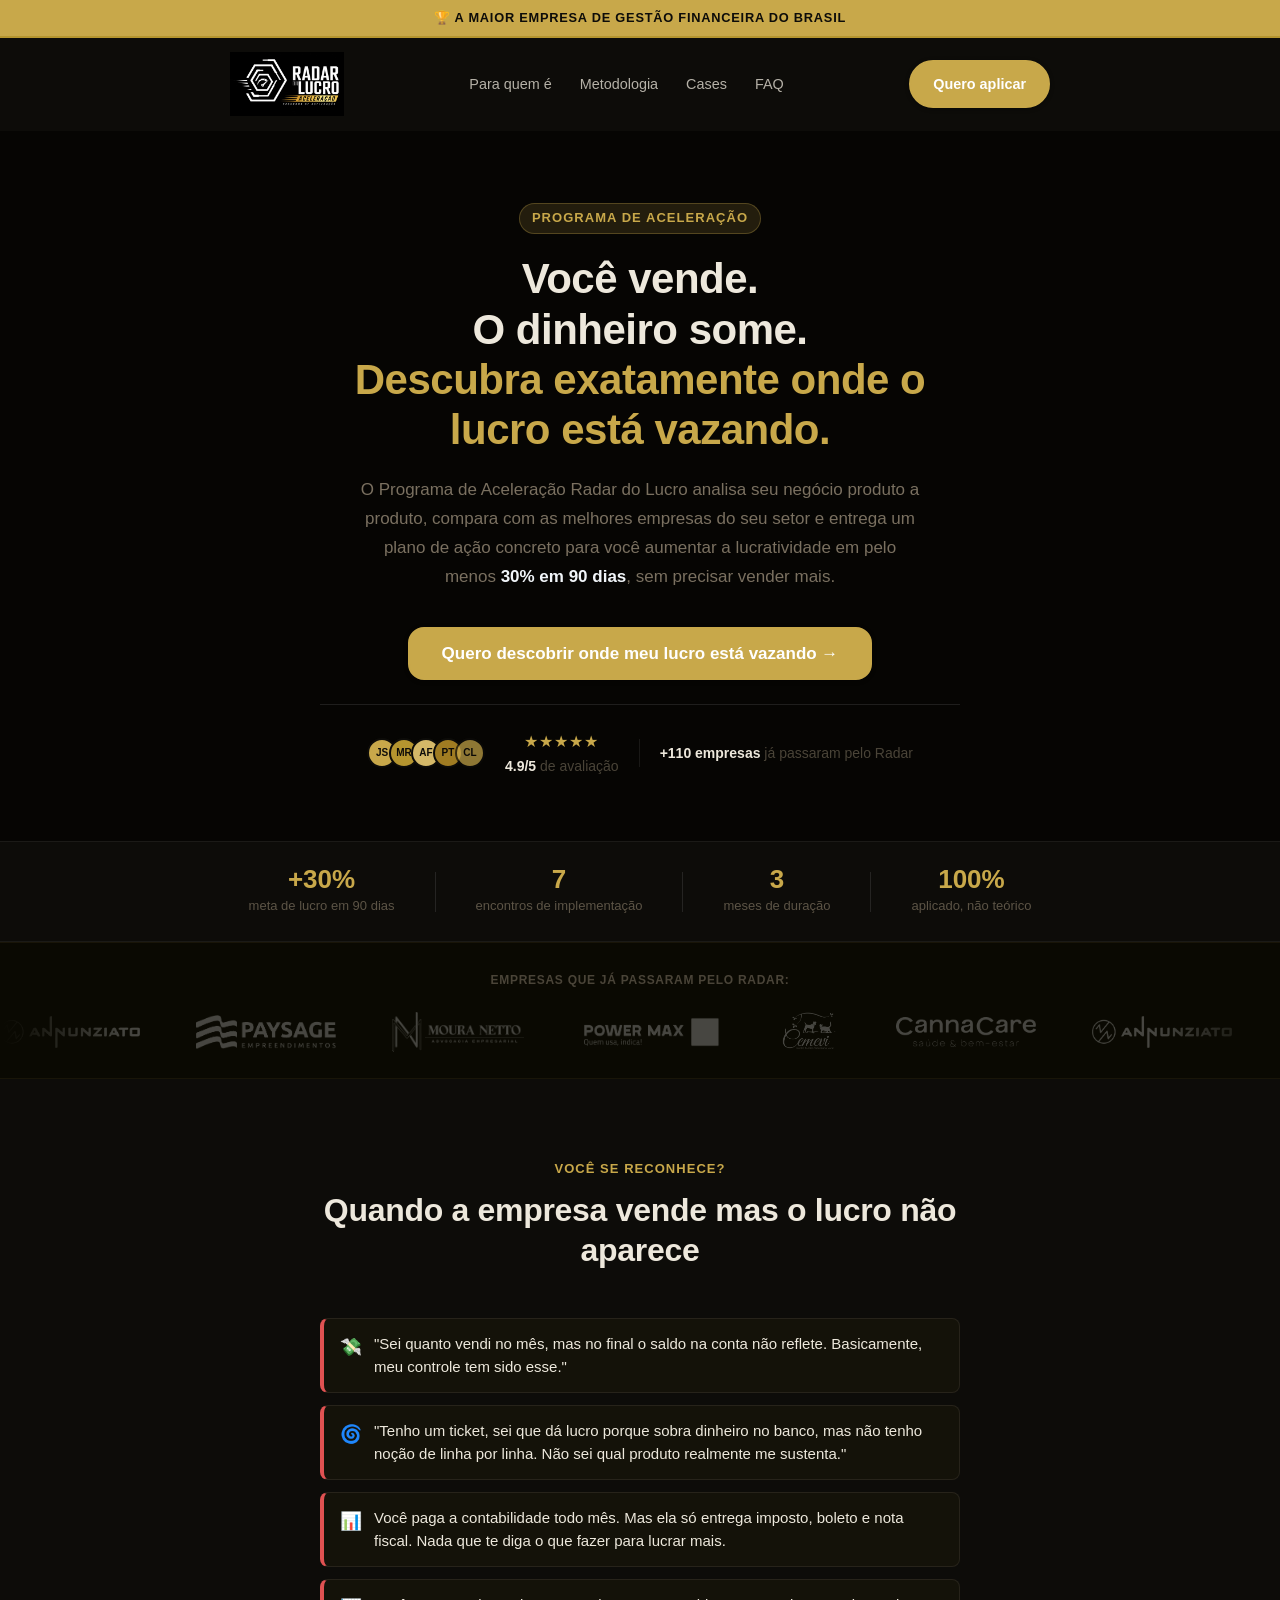
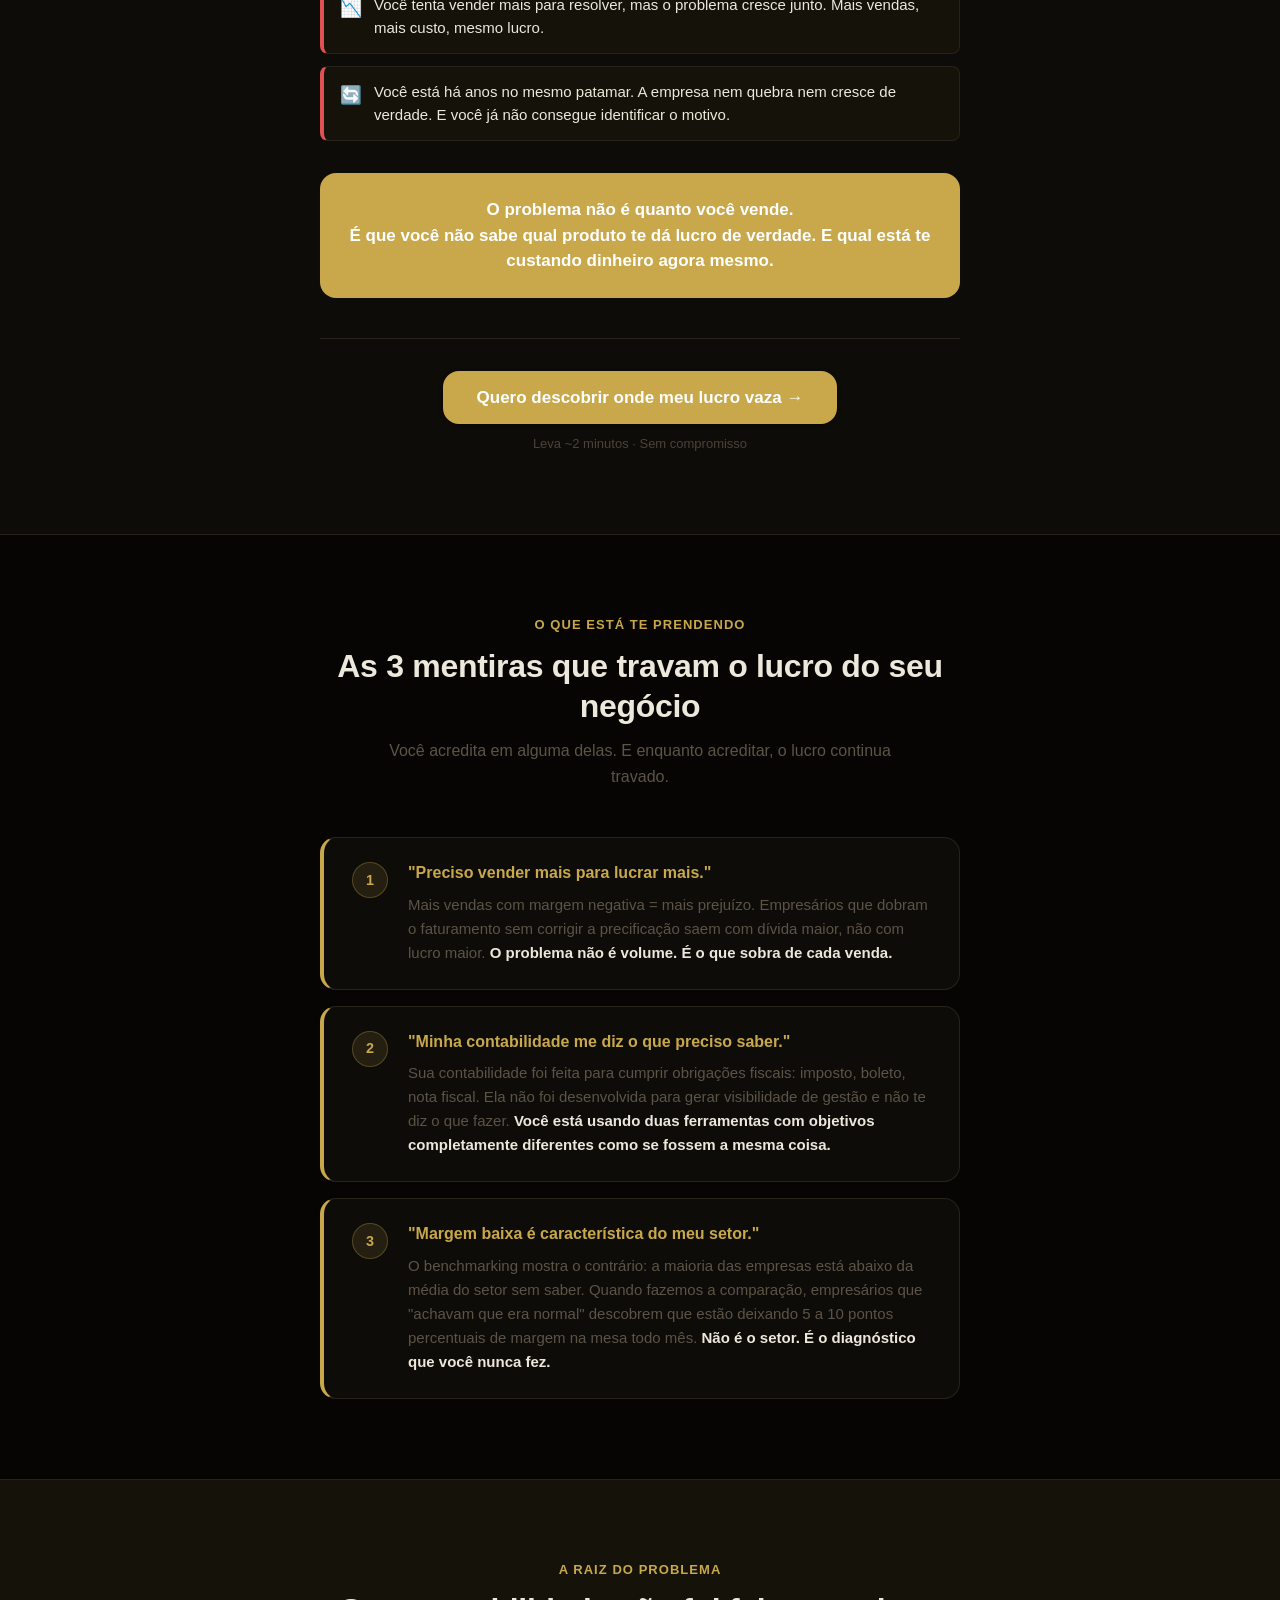
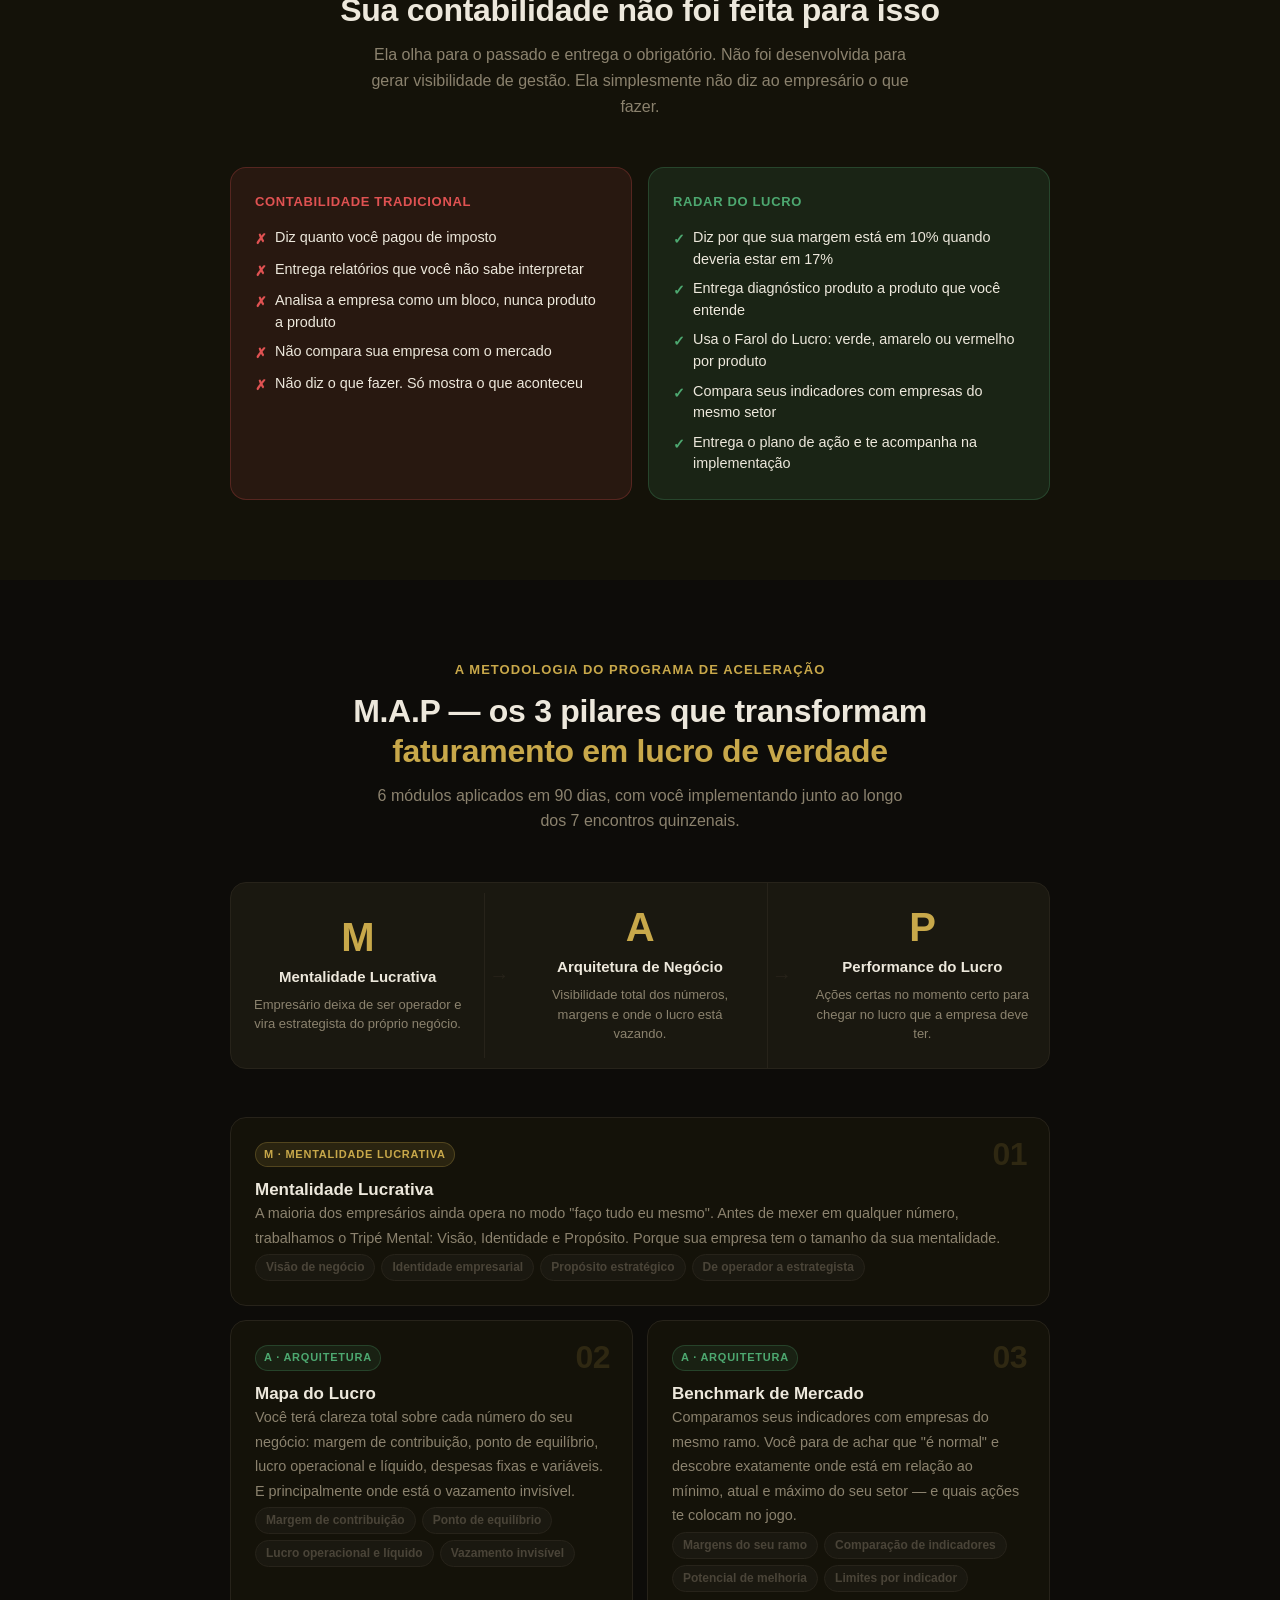
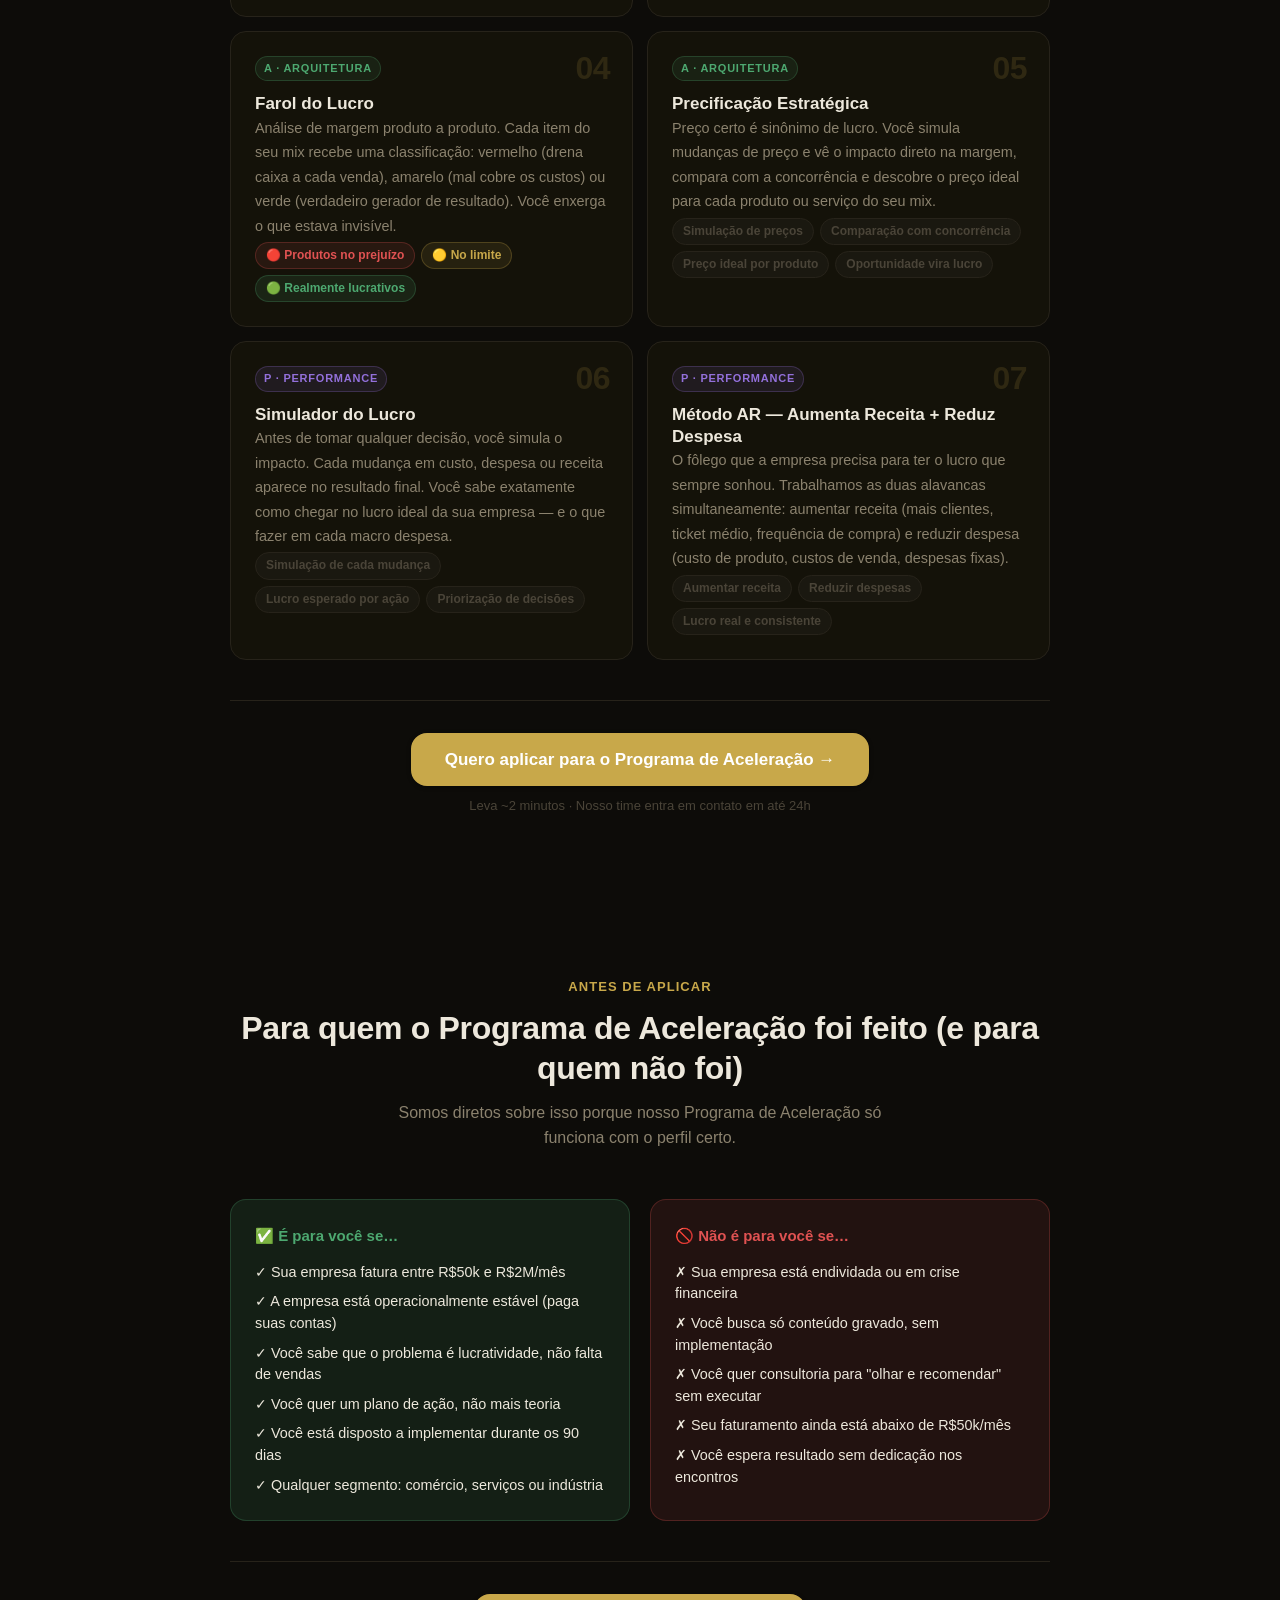
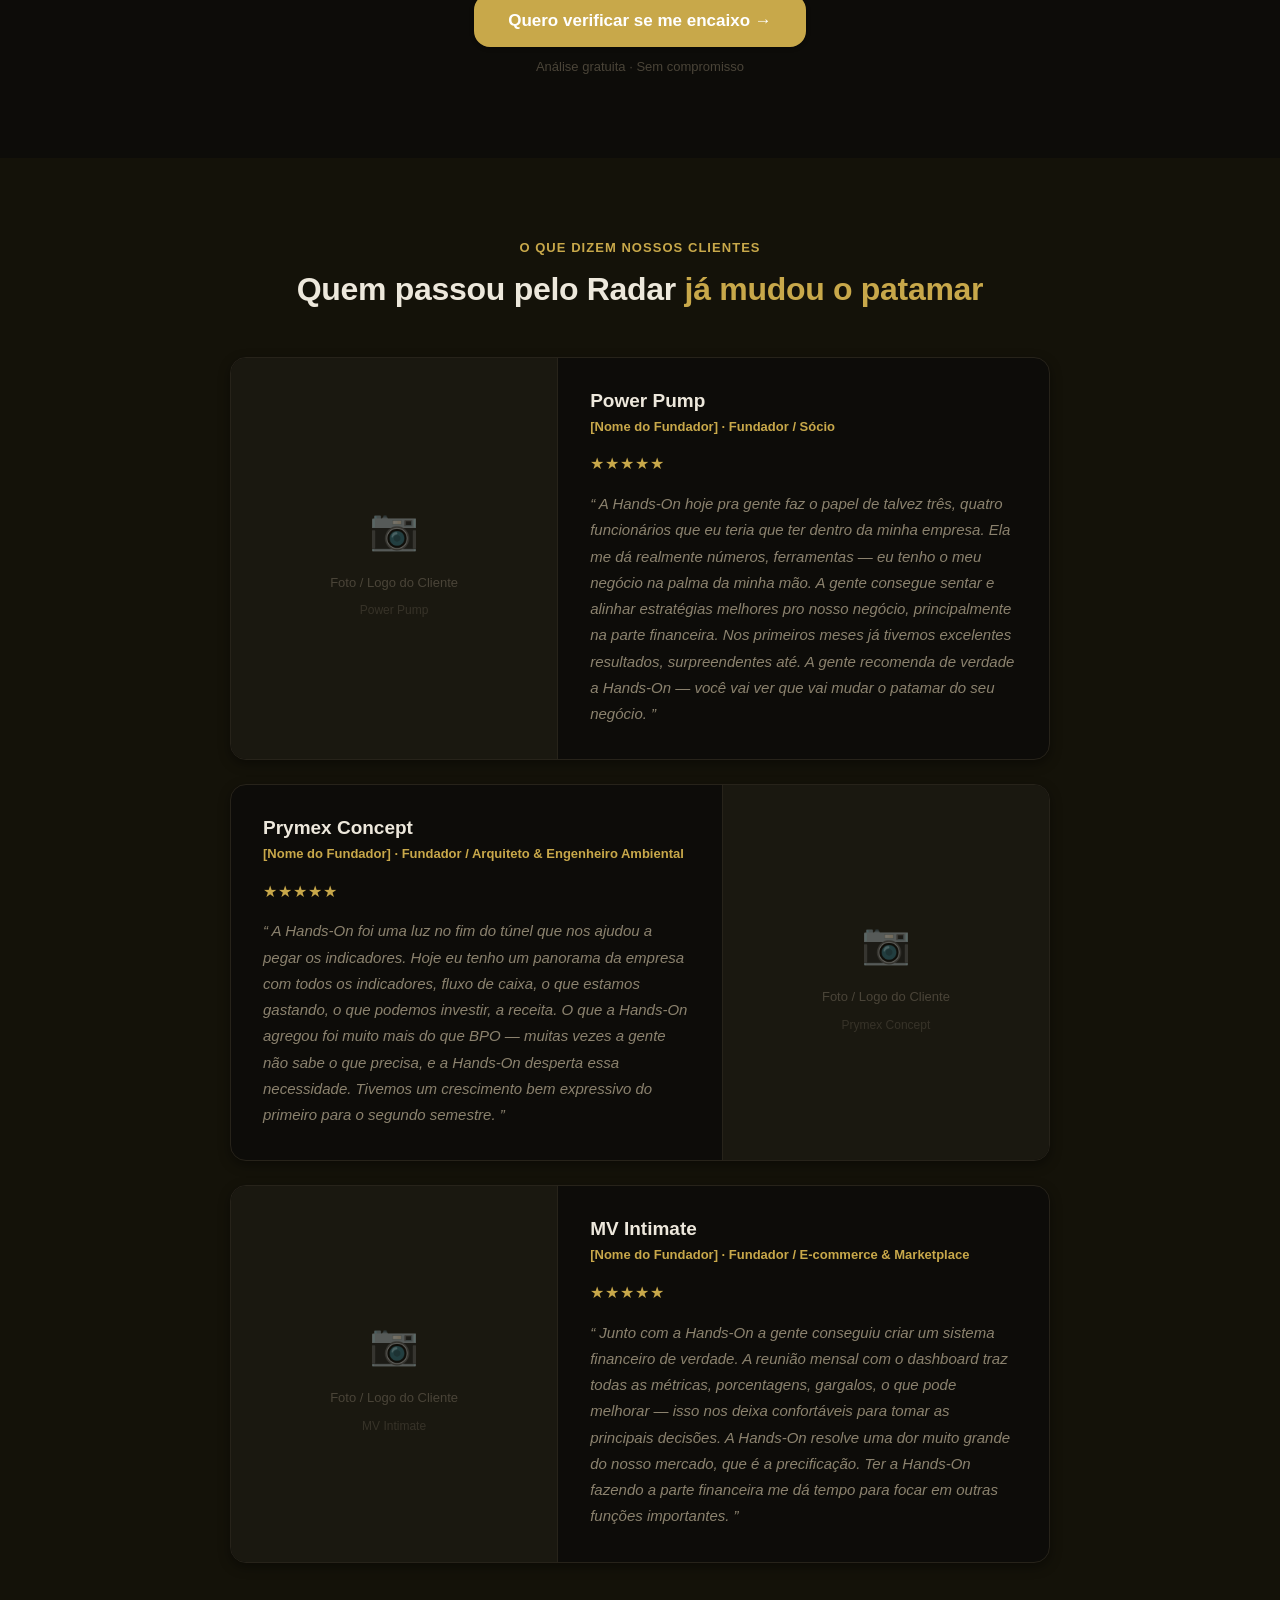
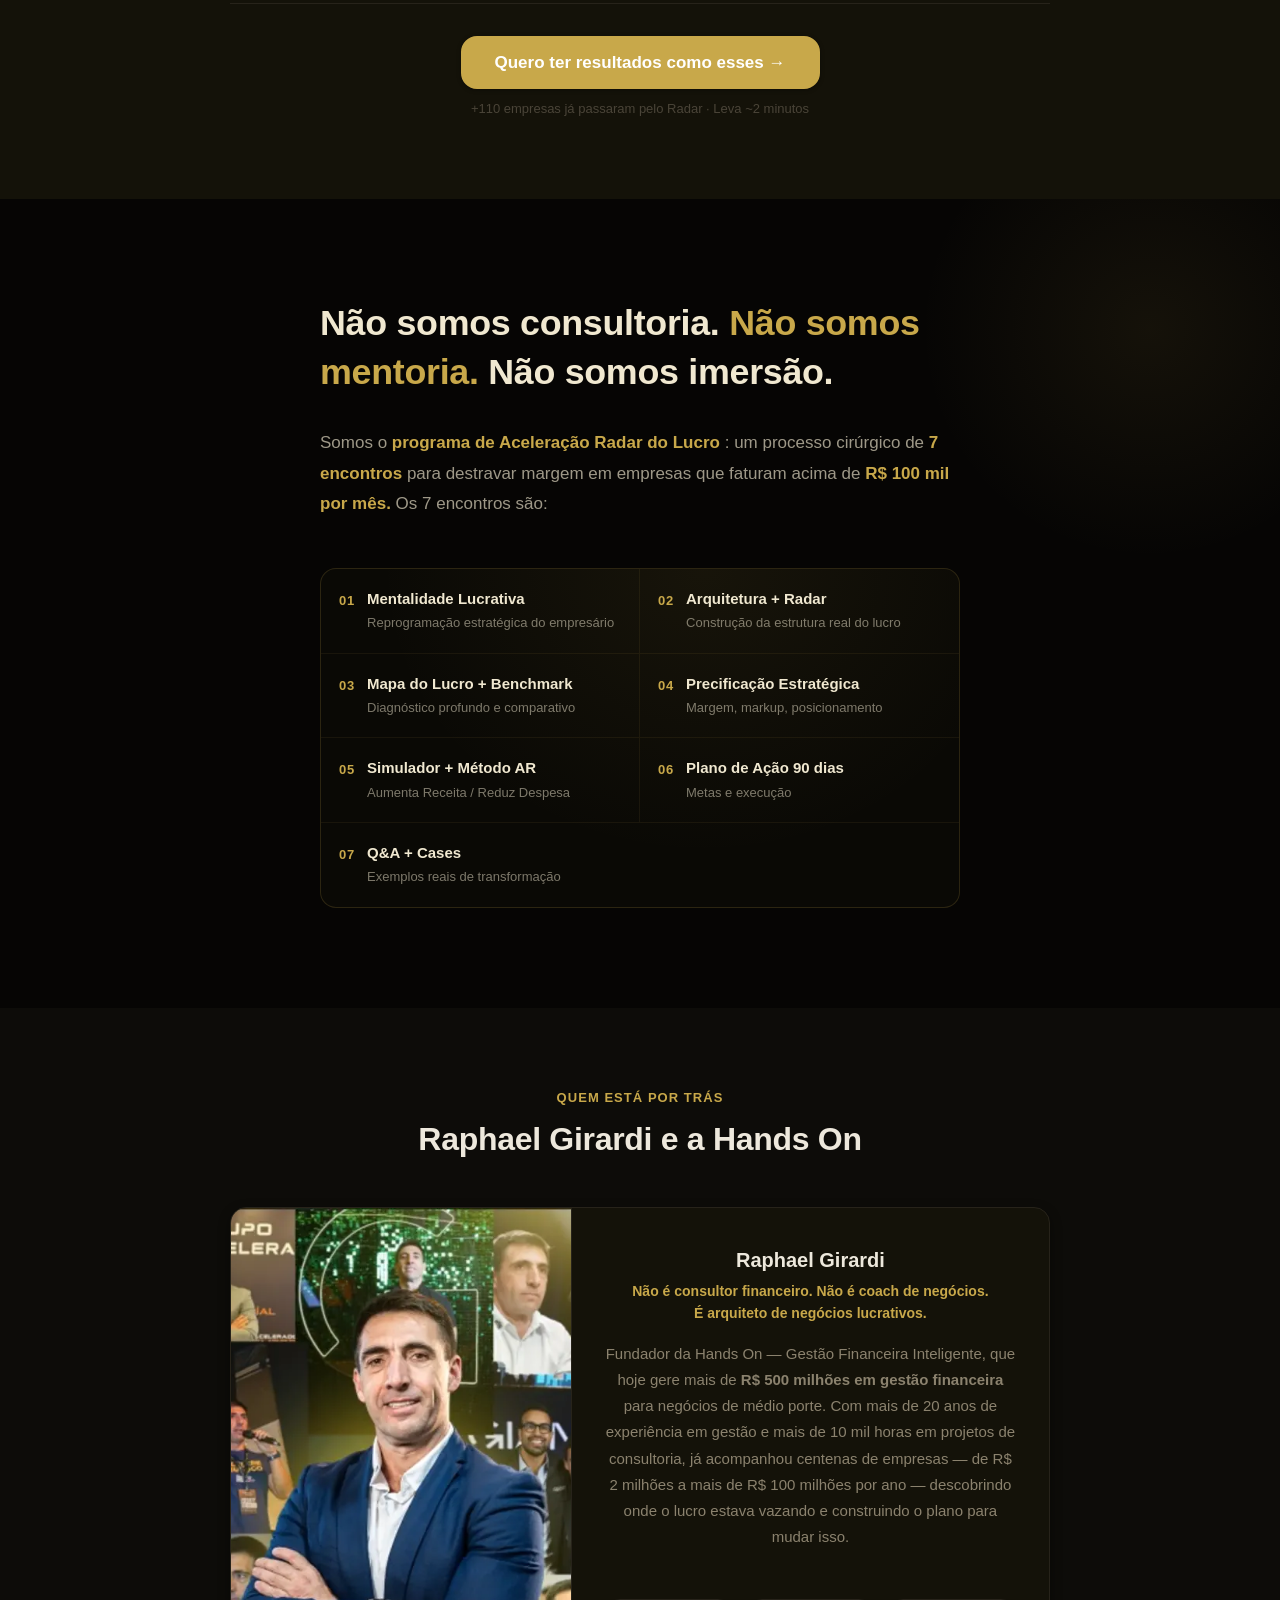
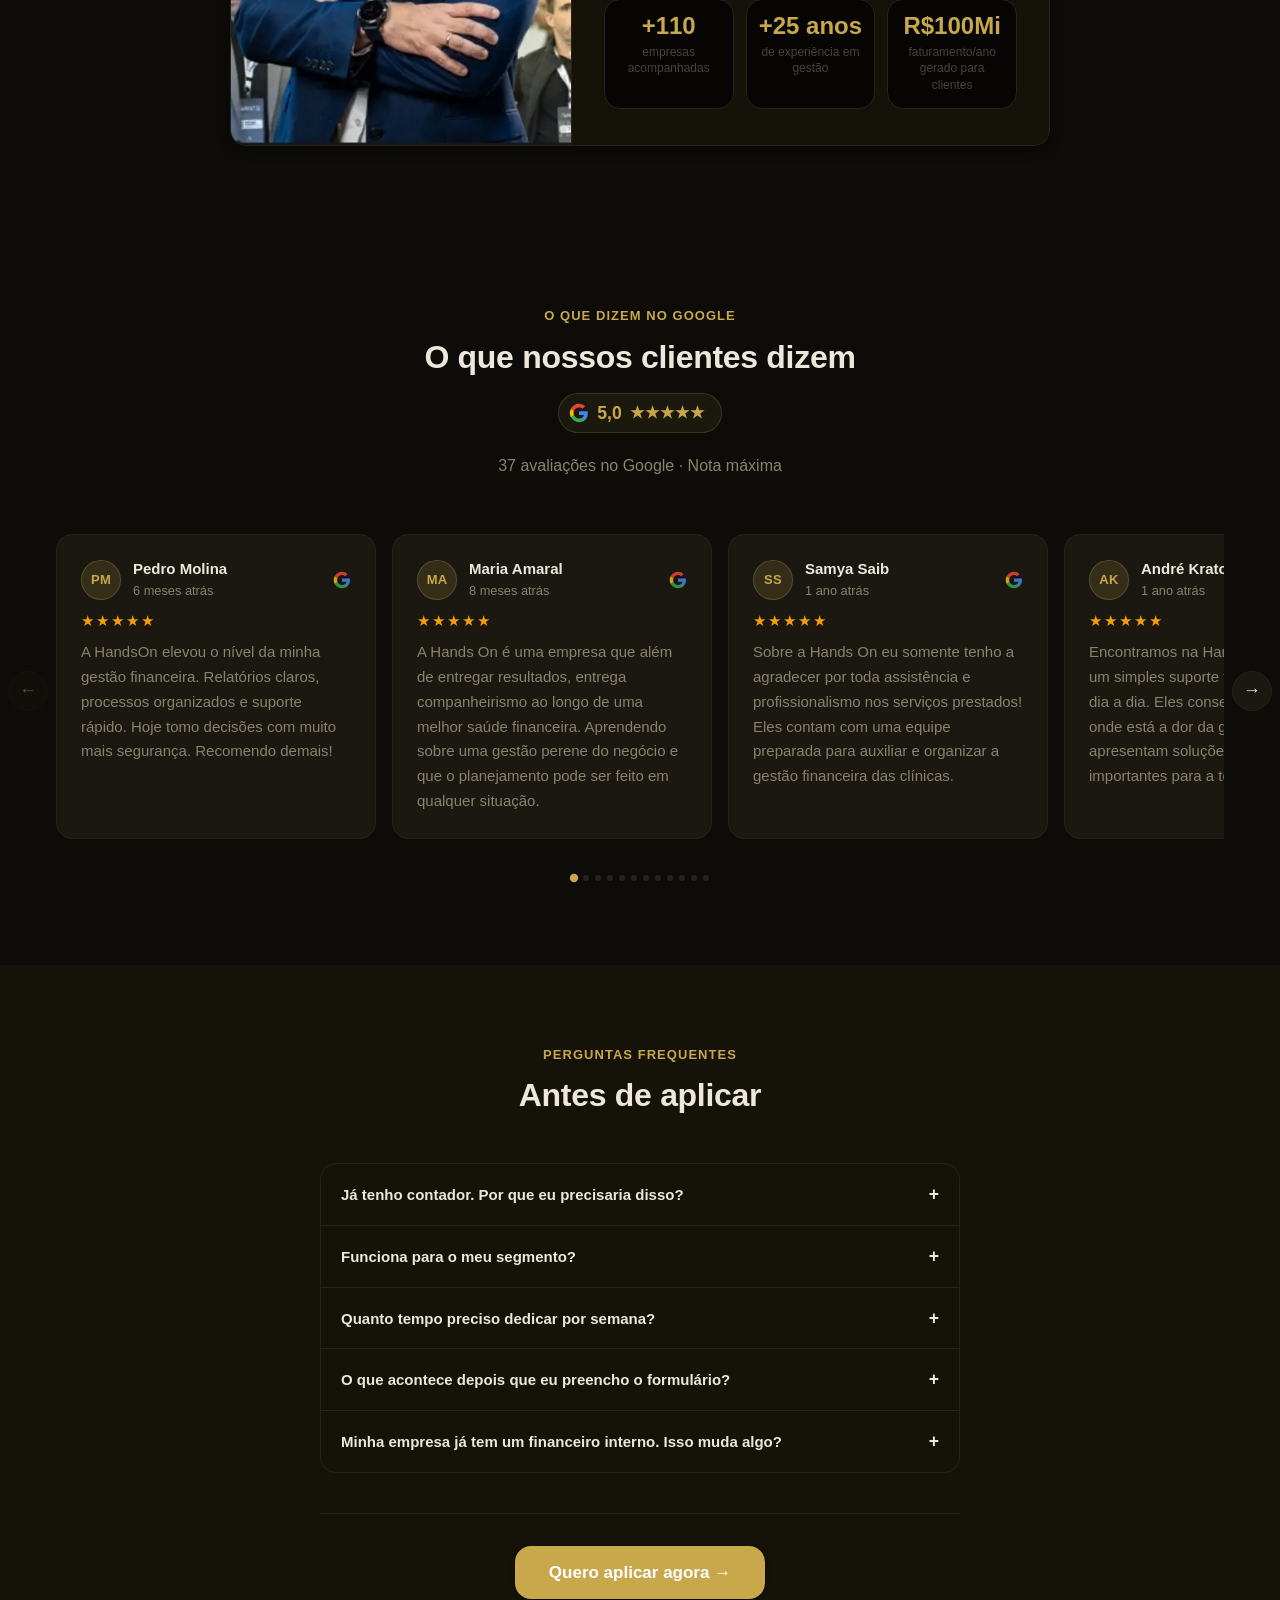
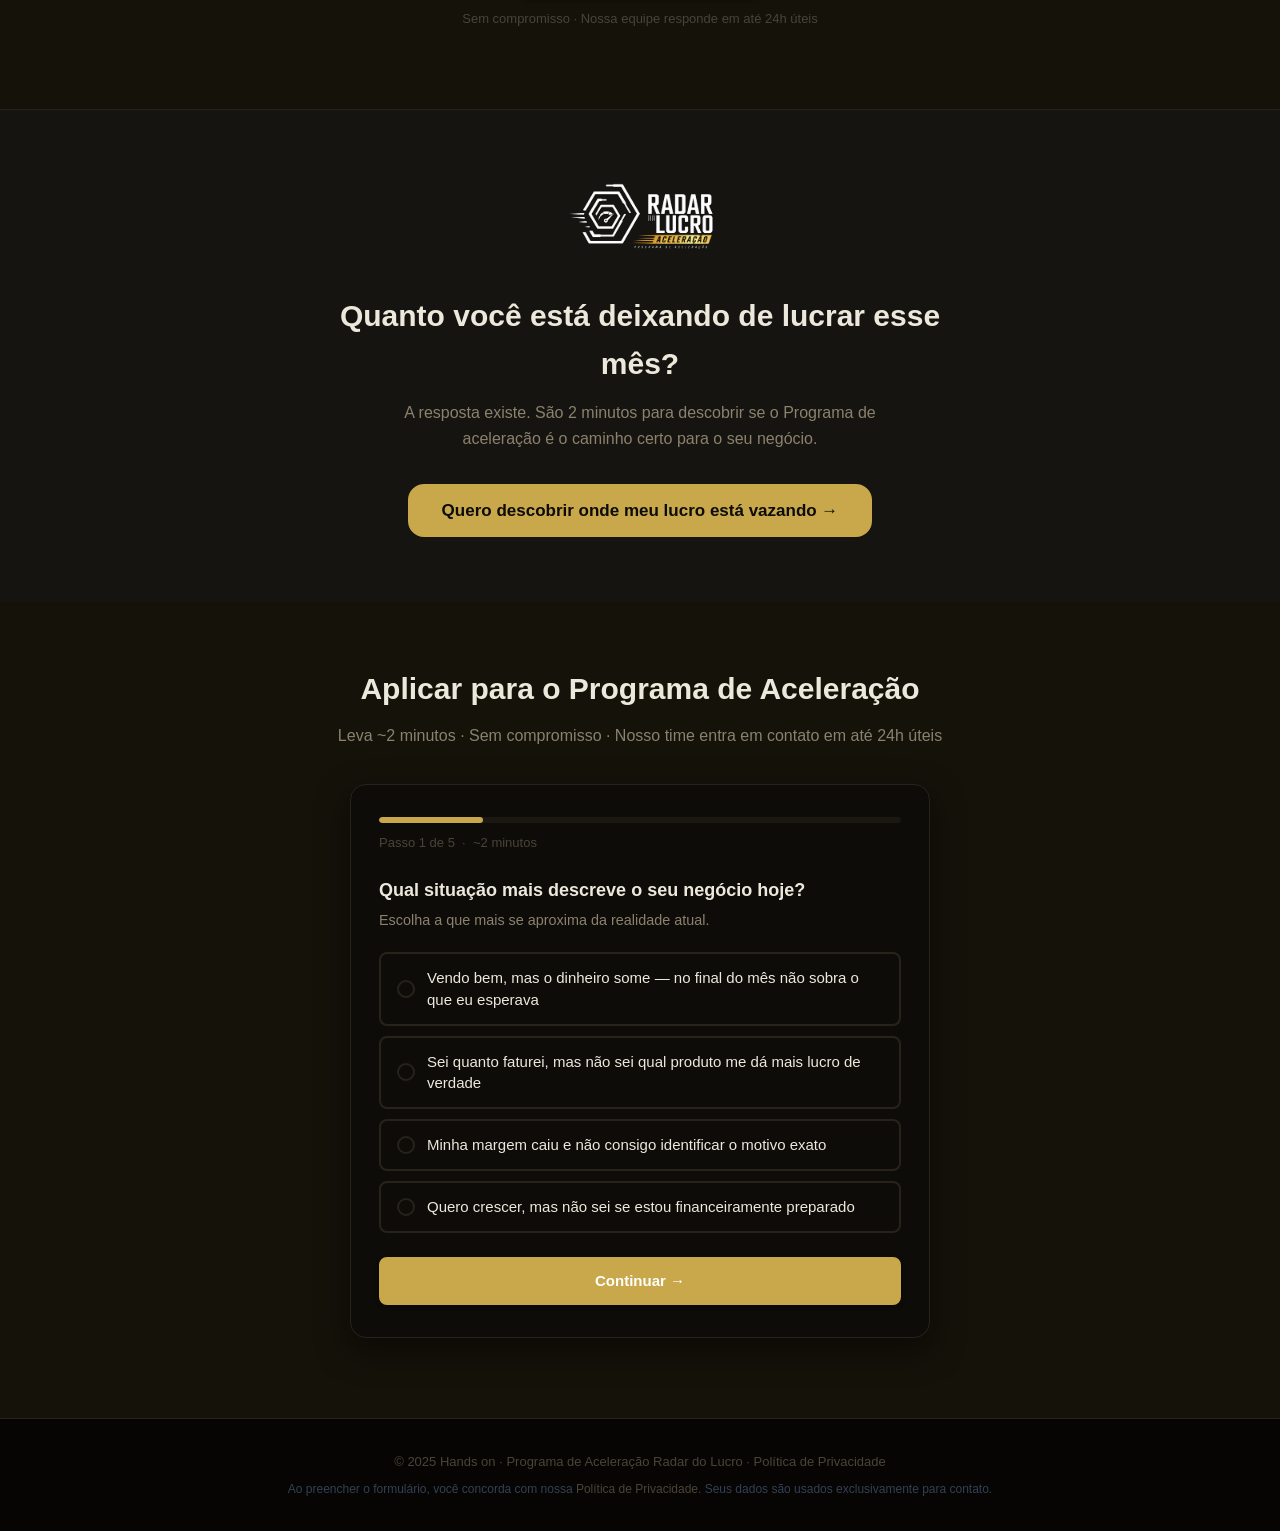
==== commit 8e781945: "Add CTA buttons in 5 sections throughout the page" ====
--- a/index.html
+++ b/index.html
@@ -211,6 +211,11 @@
       <strong>O problema não é quanto você vende.</strong><br>
       É que você não sabe qual produto te dá lucro de verdade. E qual está te custando dinheiro agora mesmo.
     </div>
+
+    <div class="section-cta">
+      <a href="#aplicar" class="btn btn--primary btn--lg">Quero descobrir onde meu lucro vaza →</a>
+      <p class="section-cta__note">Leva ~2 minutos · Sem compromisso</p>
+    </div>
   </div>
 </section>
 
@@ -511,6 +516,11 @@
       </div>
 
     </div><!-- /map-modules -->
+
+    <div class="section-cta">
+      <a href="#aplicar" class="btn btn--primary btn--lg">Quero aplicar para o Programa de Aceleração →</a>
+      <p class="section-cta__note">Leva ~2 minutos · Nosso time entra em contato em até 24h</p>
+    </div>
   </div>
 </section>
 
@@ -546,6 +556,11 @@
         </ul>
       </div>
     </div>
+
+    <div class="section-cta">
+      <a href="#aplicar" class="btn btn--primary btn--lg">Quero verificar se me encaixo →</a>
+      <p class="section-cta__note">Análise gratuita · Sem compromisso</p>
+    </div>
   </div>
 </section>
 
@@ -714,6 +729,11 @@
         </div>
       </article>
 
+    </div>
+
+    <div class="section-cta">
+      <a href="#aplicar" class="btn btn--primary btn--lg">Quero ter resultados como esses →</a>
+      <p class="section-cta__note">+110 empresas já passaram pelo Radar · Leva ~2 minutos</p>
     </div>
   </div>
 </section>
@@ -1108,6 +1128,11 @@
         </div>
       </div>
 
+    </div>
+
+    <div class="section-cta">
+      <a href="#aplicar" class="btn btn--primary btn--lg">Quero aplicar agora →</a>
+      <p class="section-cta__note">Sem compromisso · Nossa equipe responde em até 24h úteis</p>
     </div>
   </div>
 </section>
--- a/styles.css
+++ b/styles.css
@@ -515,6 +515,19 @@
   line-height: 1.7;
 }
 .faq-answer.open { display: block; }
+
+/* ─── SECTION CTA (inline CTAs dentro das seções) ────────── */
+.section-cta {
+  text-align: center;
+  margin-top: 40px;
+  padding-top: 32px;
+  border-top: 1px solid var(--border);
+}
+.section-cta__note {
+  margin-top: 10px;
+  font-size: .8125rem;
+  color: var(--text-3);
+}
 
 /* ─── CTA SECTION ────────────────────────────────────────── */
 .cta-section {
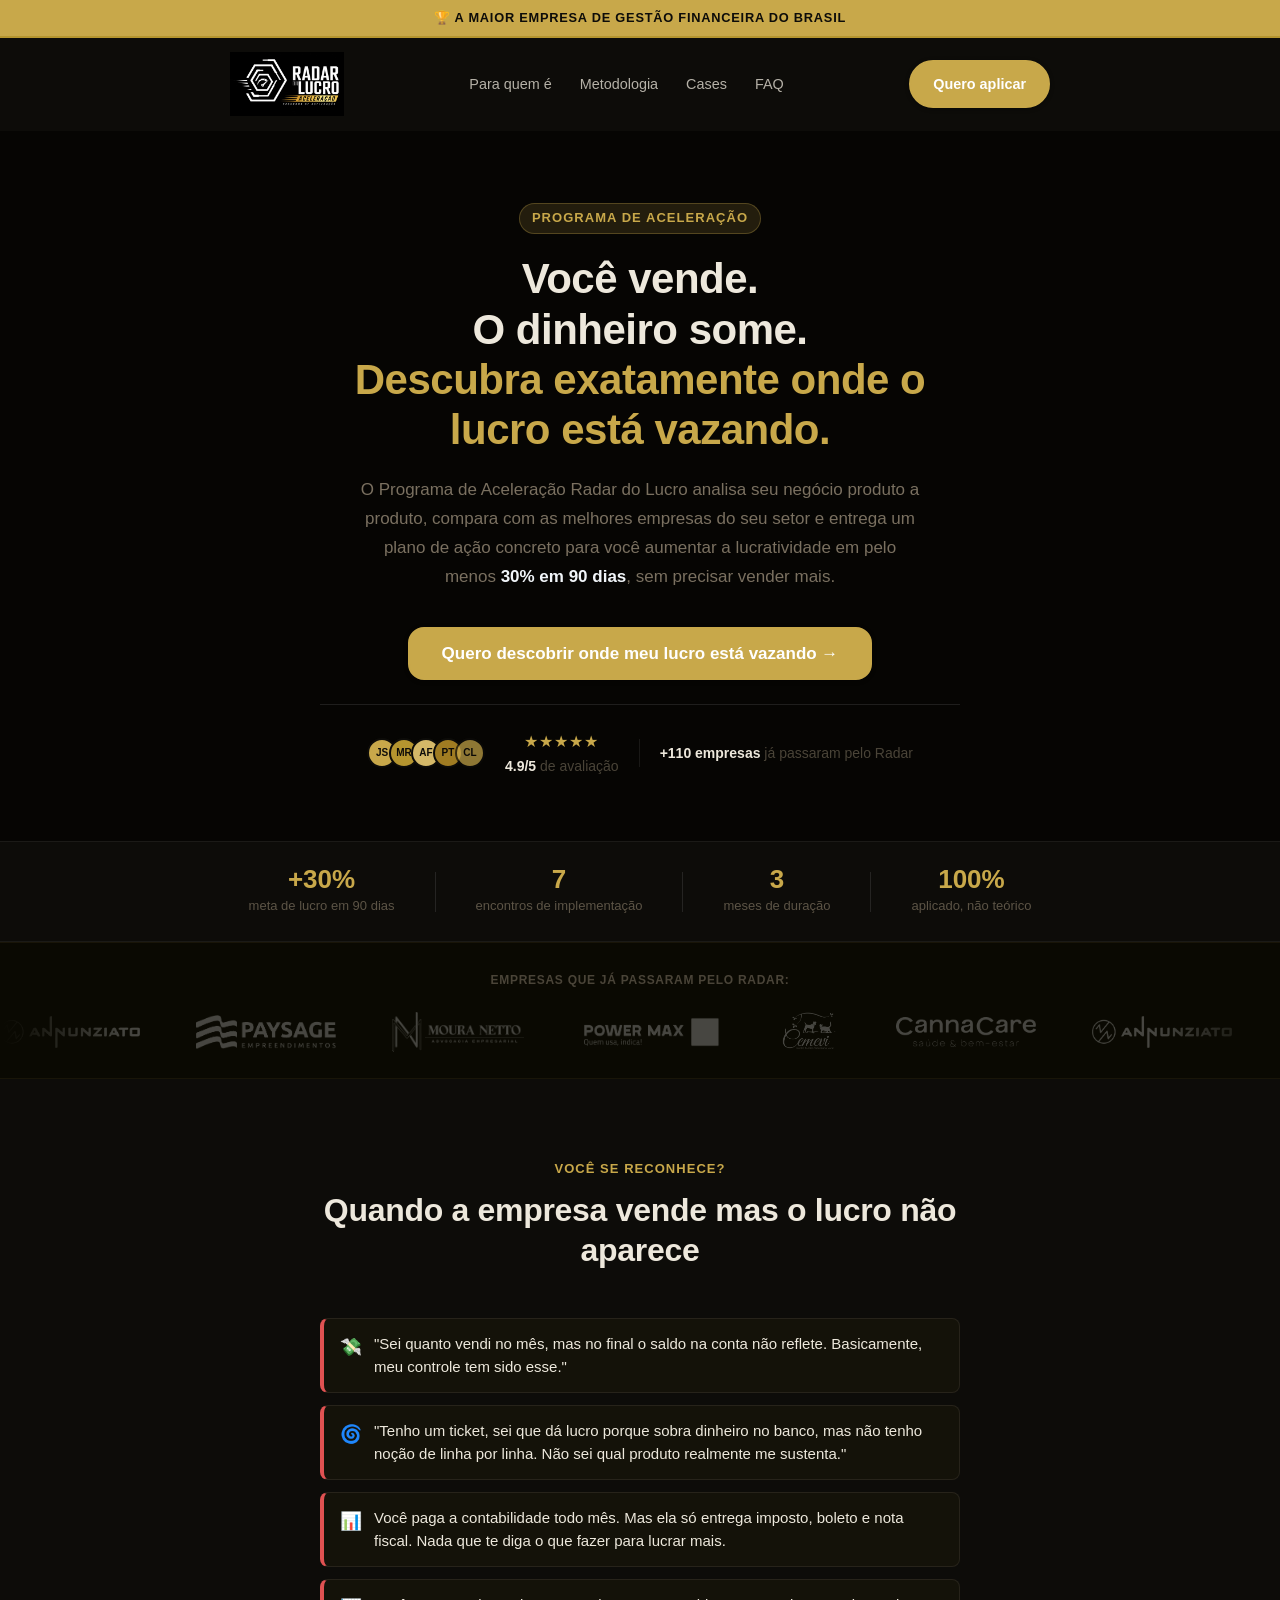
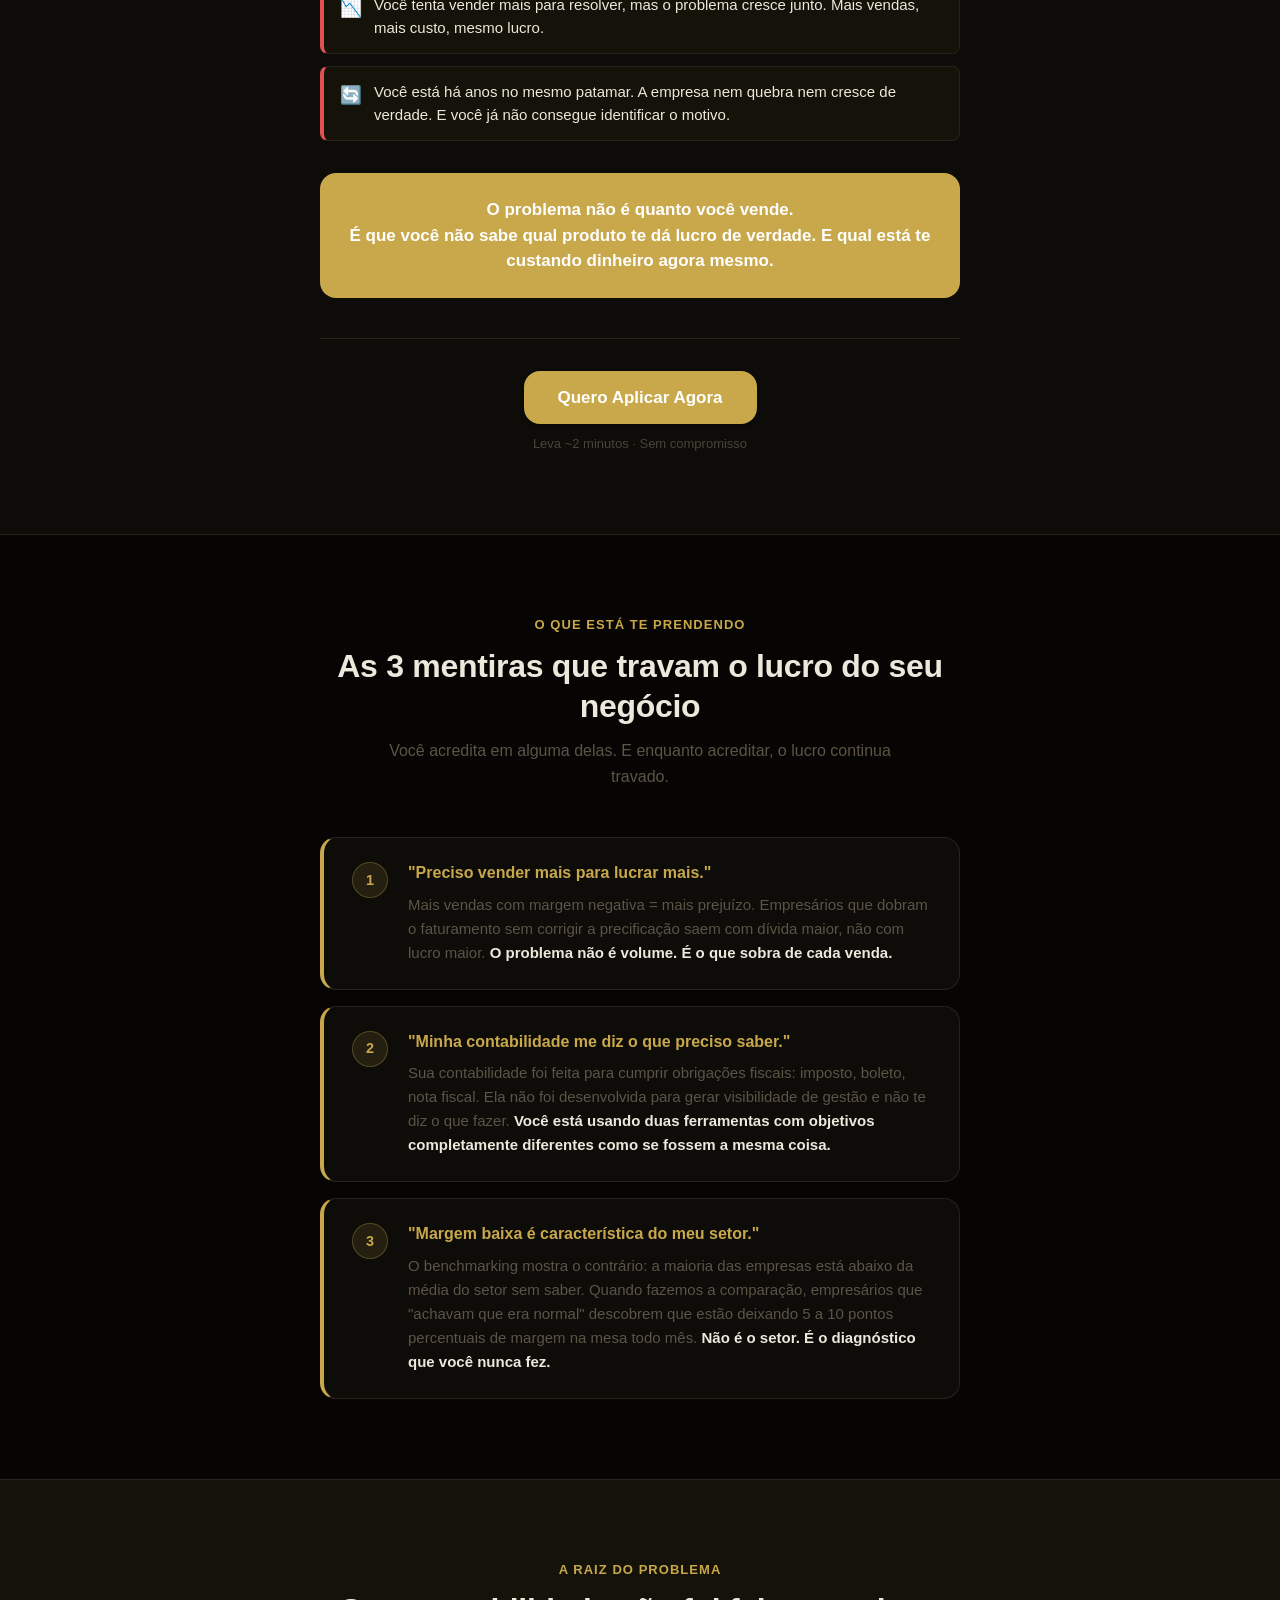
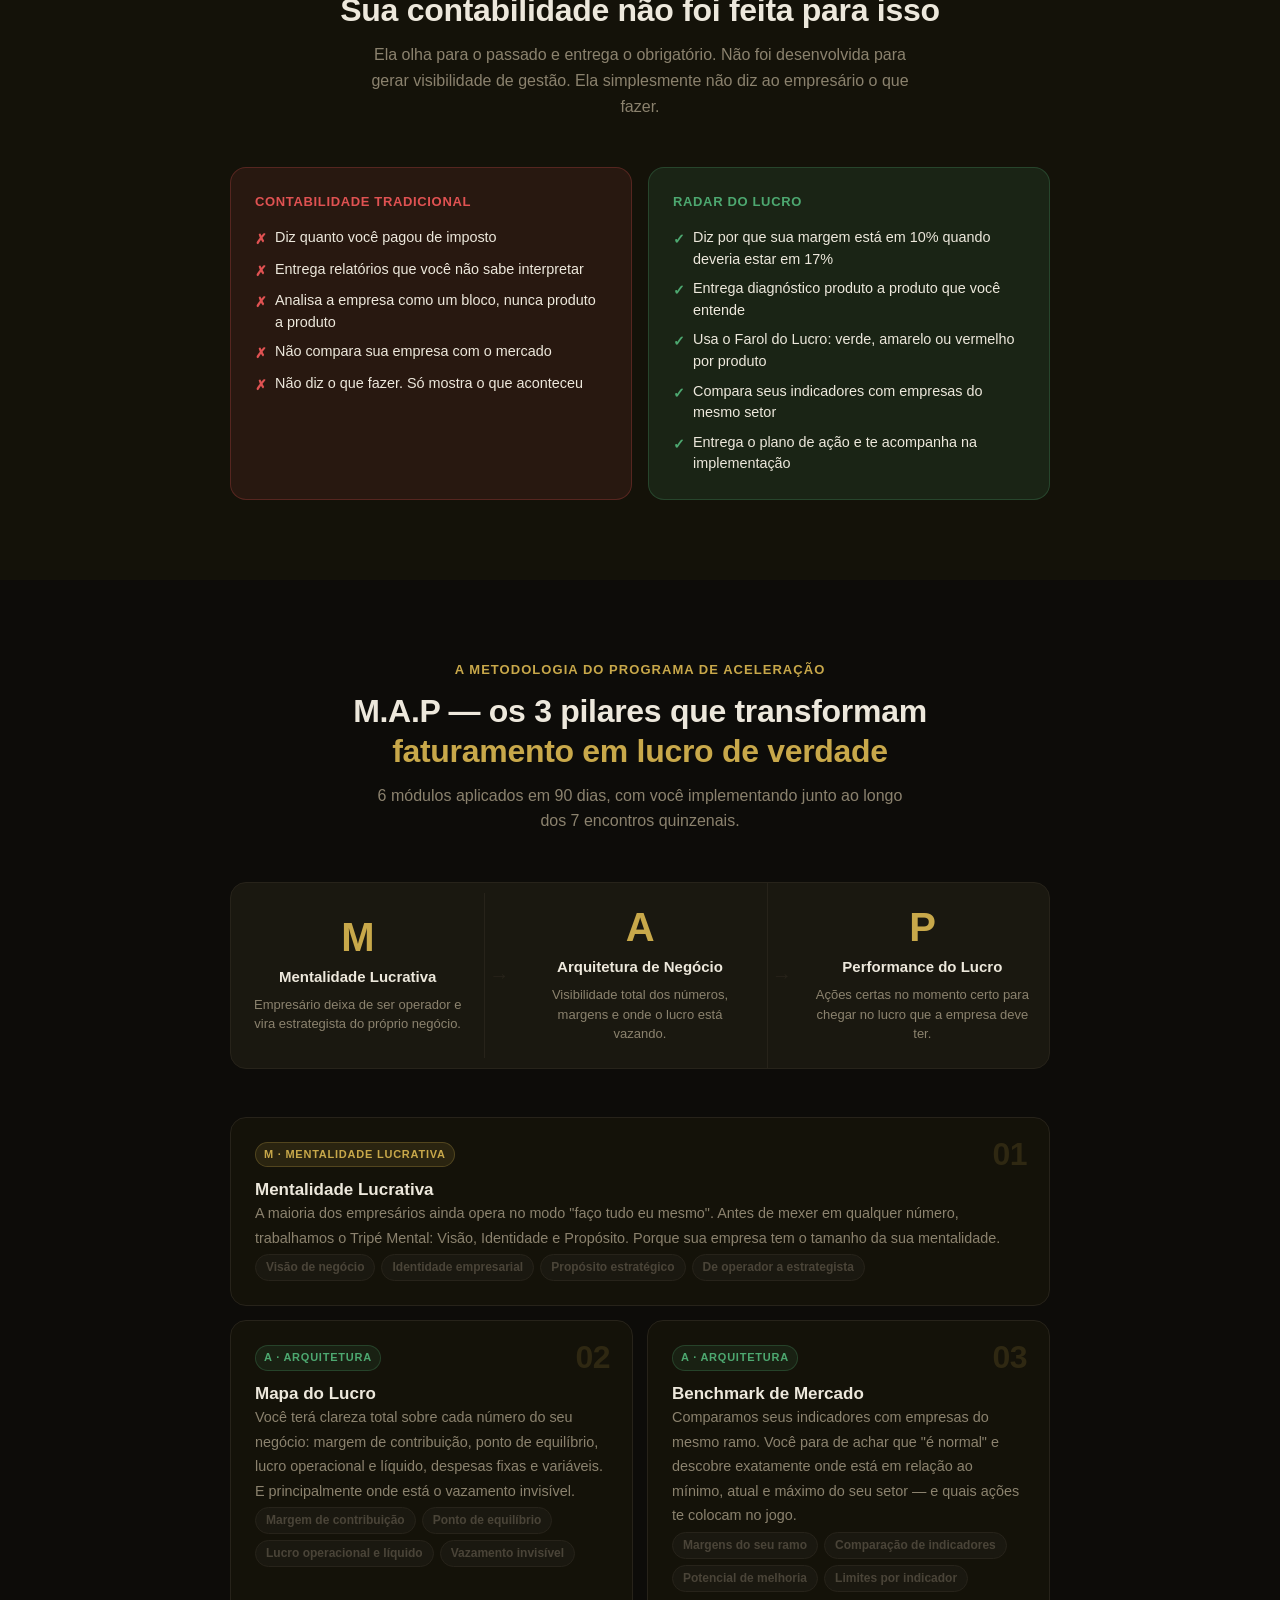
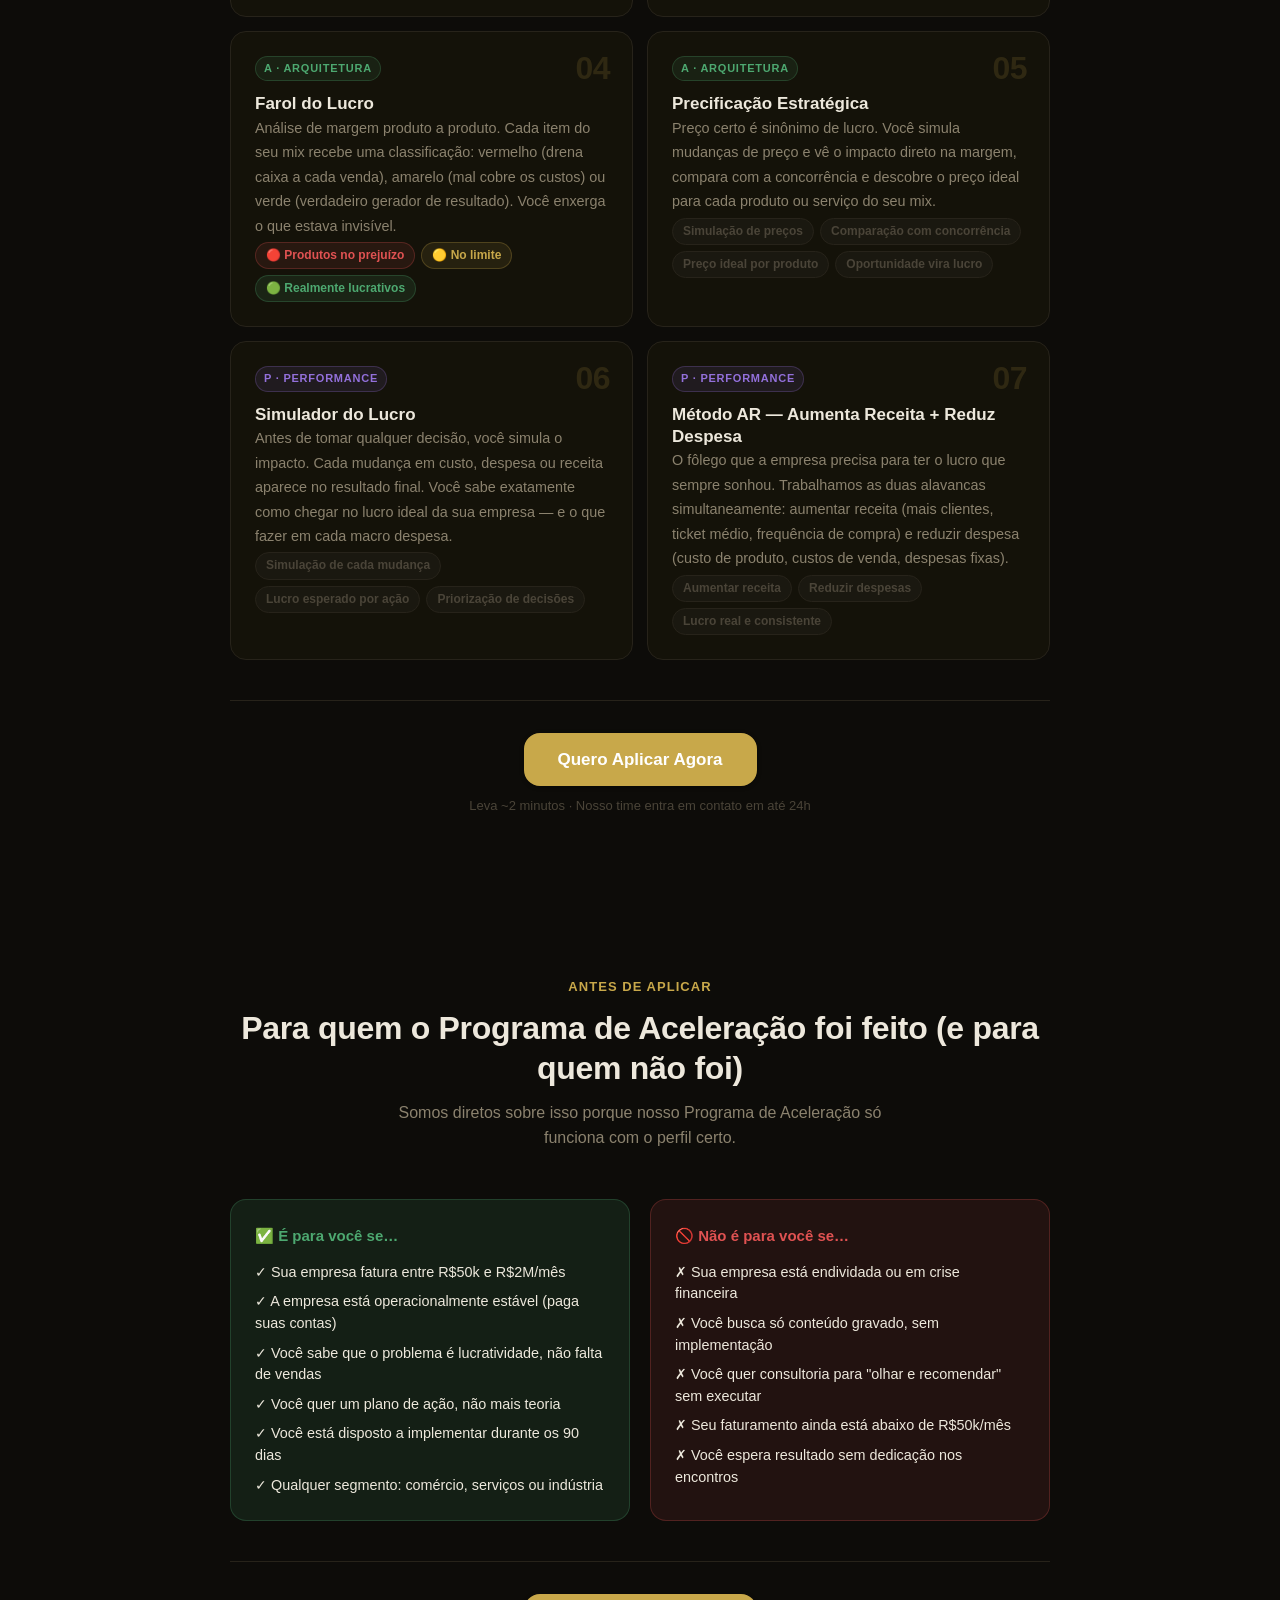
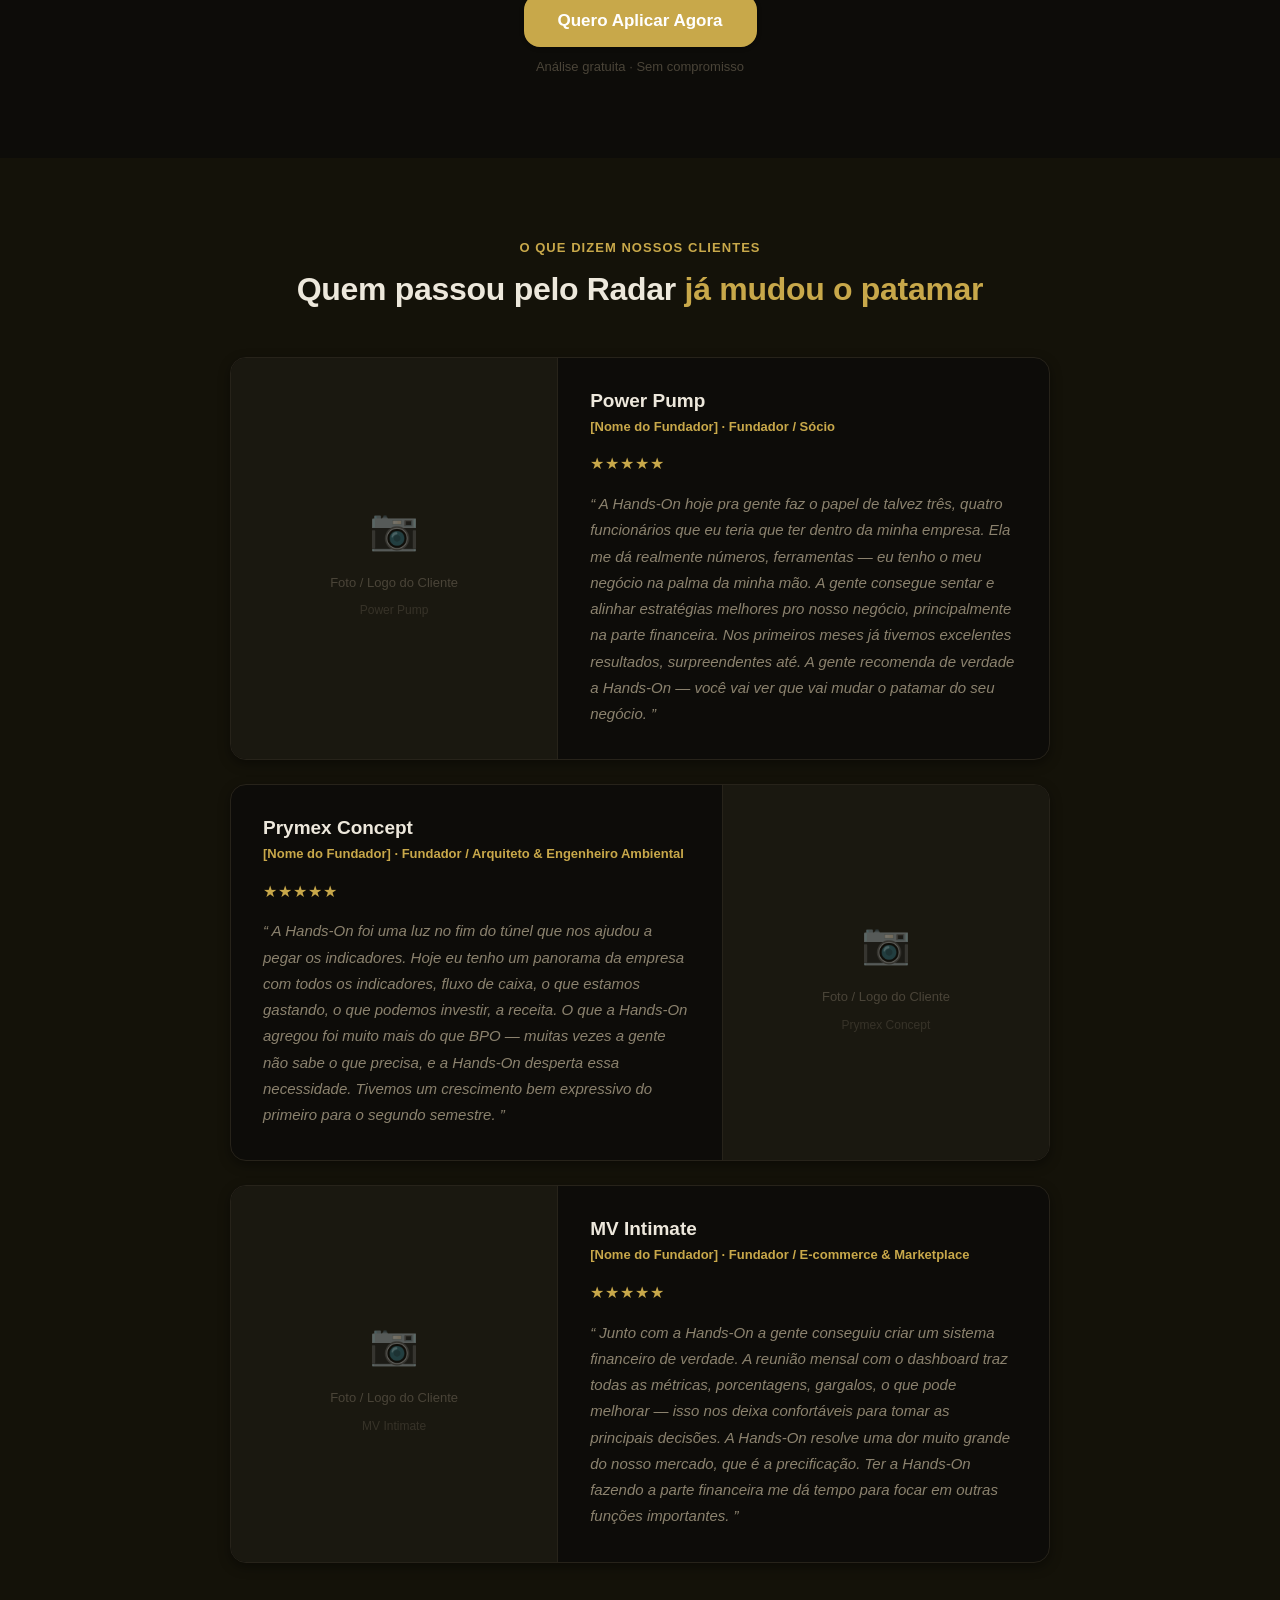
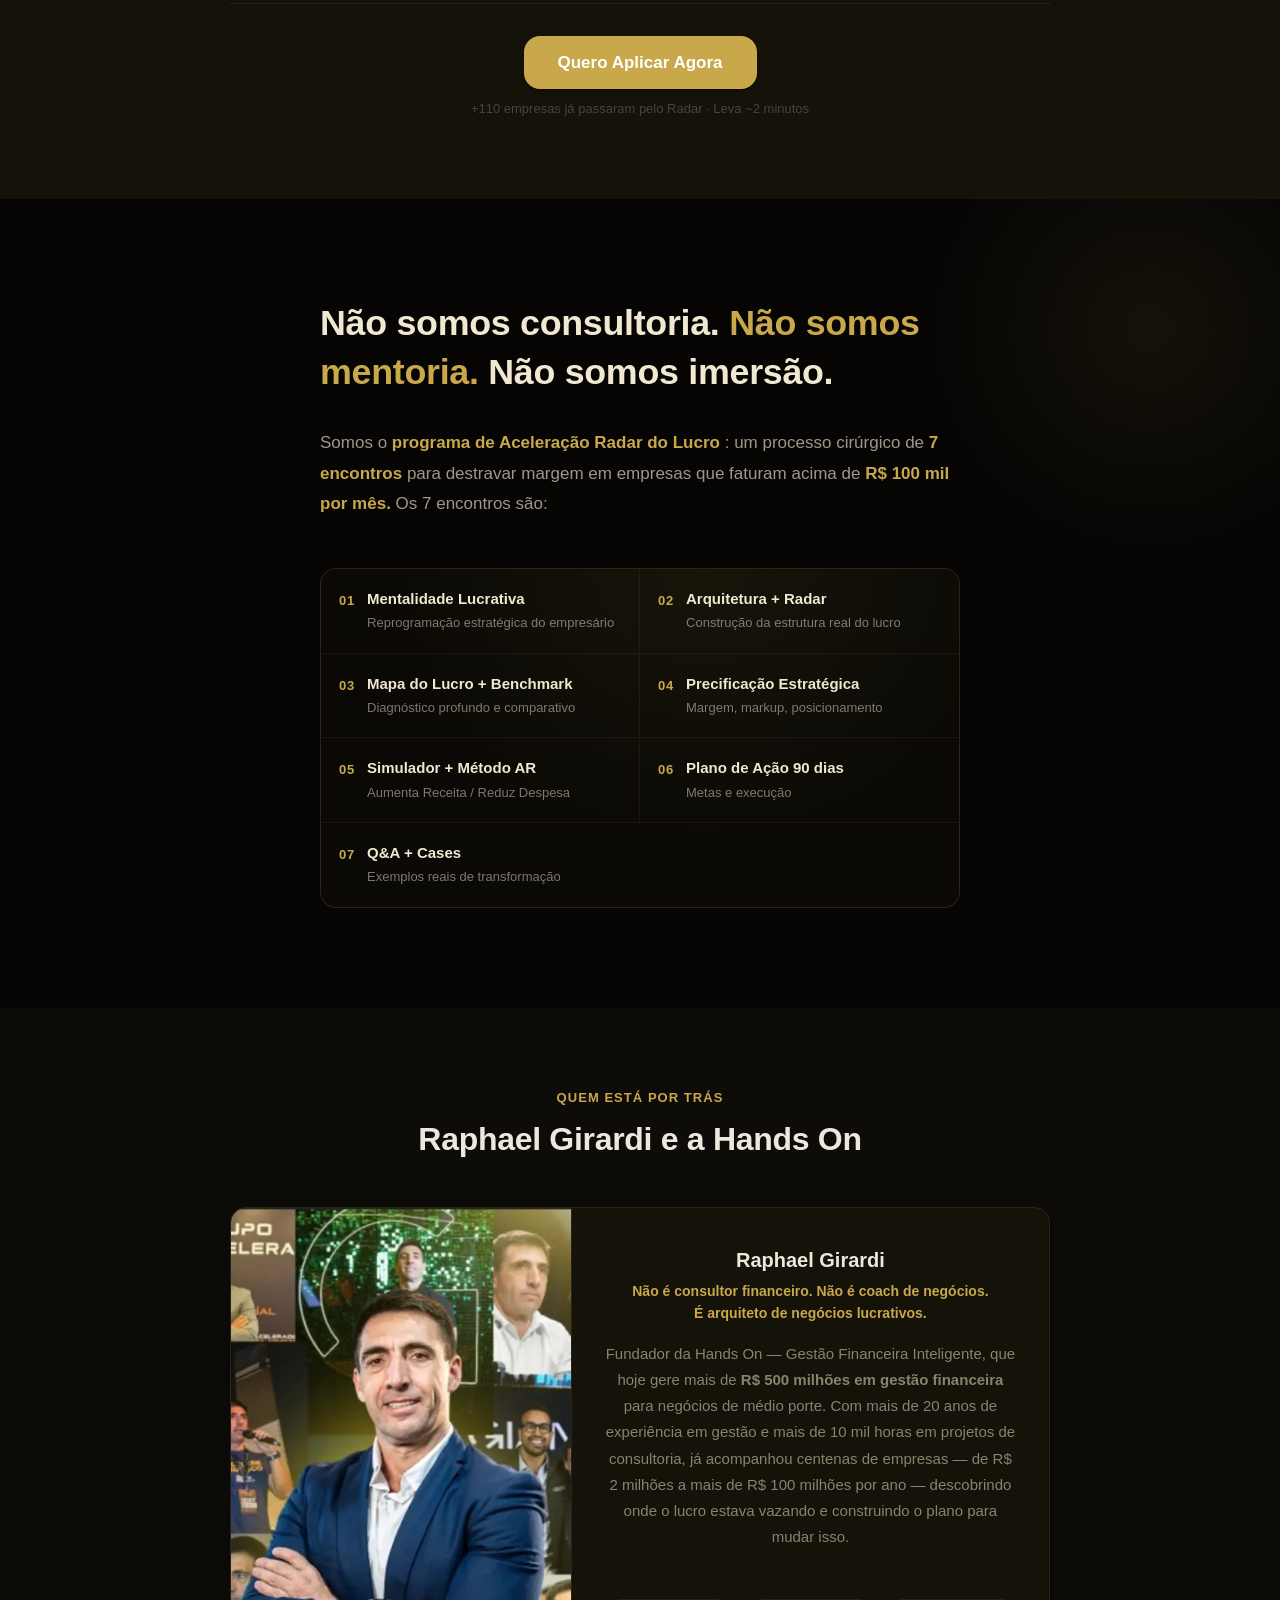
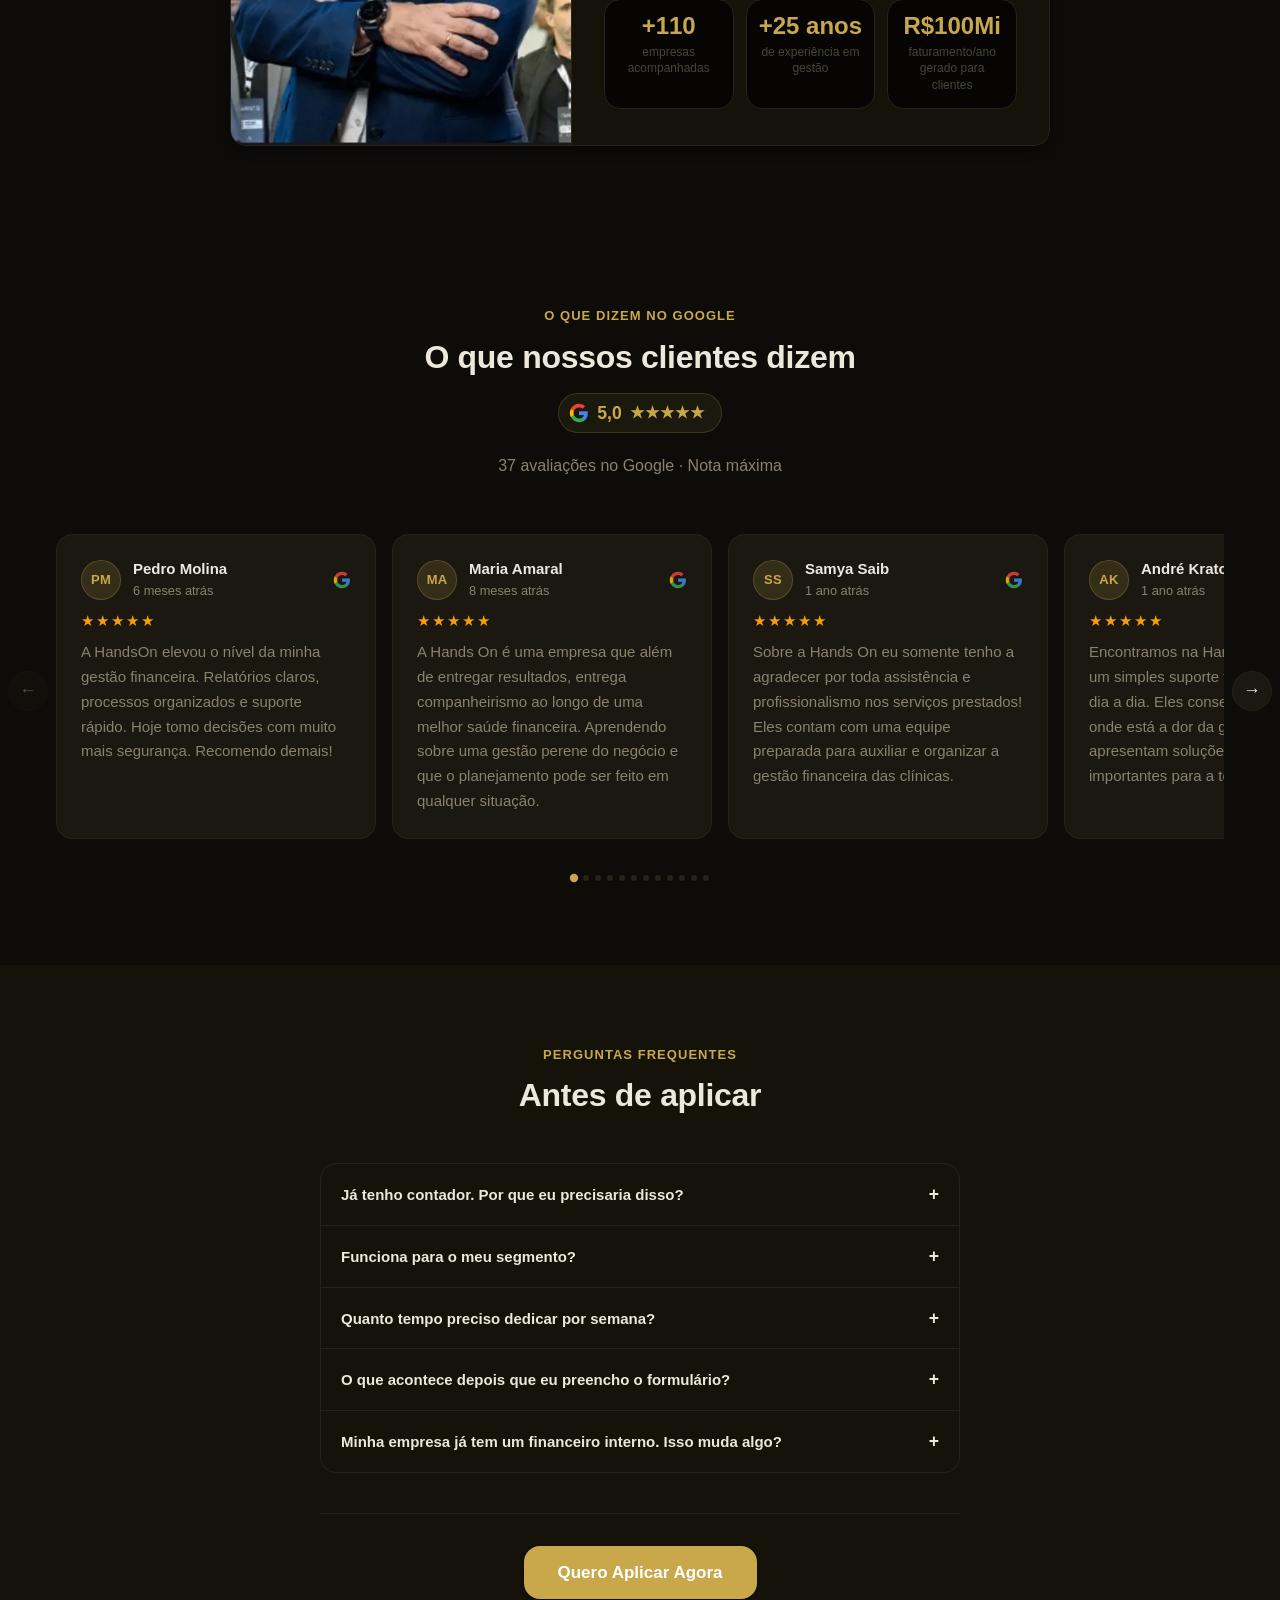
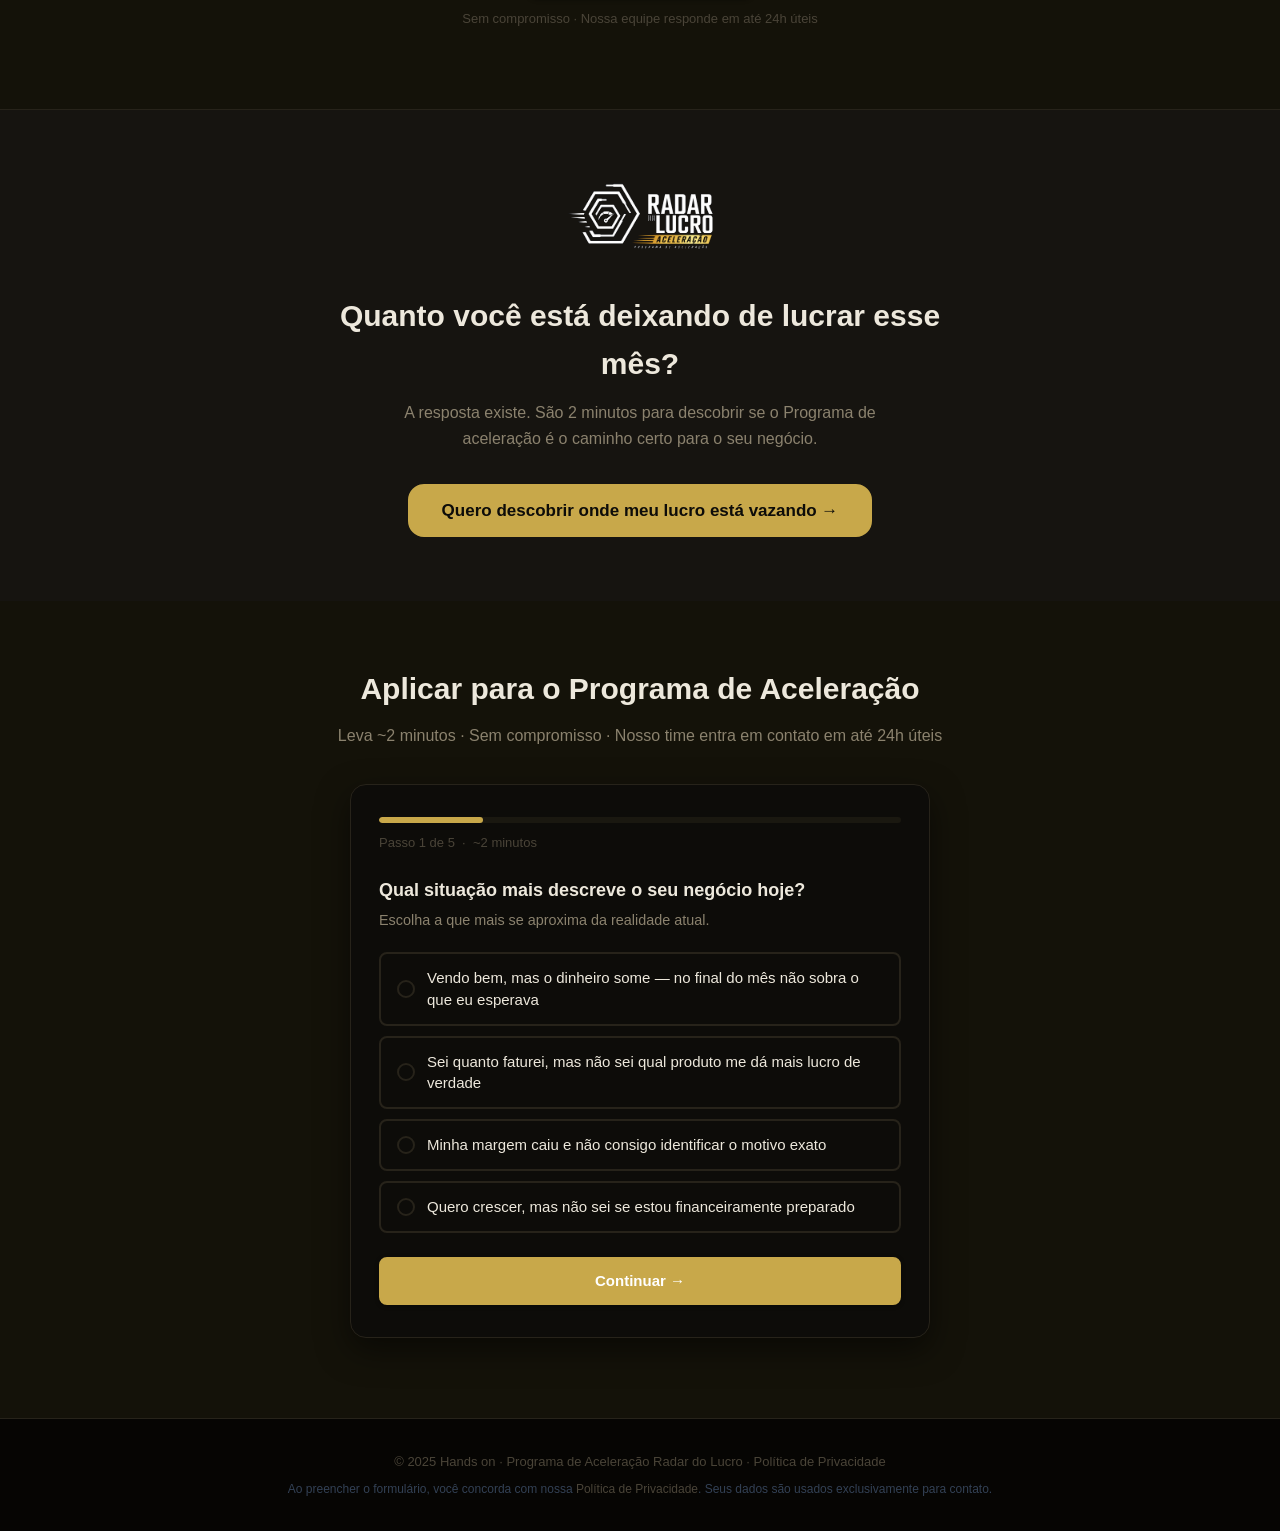
==== commit 8fce1013: "Unify section CTA text to 'Quero Aplicar Agora'" ====
--- a/index.html
+++ b/index.html
@@ -213,7 +213,7 @@
     </div>
 
     <div class="section-cta">
-      <a href="#aplicar" class="btn btn--primary btn--lg">Quero descobrir onde meu lucro vaza →</a>
+      <a href="#aplicar" class="btn btn--primary btn--lg">Quero Aplicar Agora</a>
       <p class="section-cta__note">Leva ~2 minutos · Sem compromisso</p>
     </div>
   </div>
@@ -518,7 +518,7 @@
     </div><!-- /map-modules -->
 
     <div class="section-cta">
-      <a href="#aplicar" class="btn btn--primary btn--lg">Quero aplicar para o Programa de Aceleração →</a>
+      <a href="#aplicar" class="btn btn--primary btn--lg">Quero Aplicar Agora</a>
       <p class="section-cta__note">Leva ~2 minutos · Nosso time entra em contato em até 24h</p>
     </div>
   </div>
@@ -558,7 +558,7 @@
     </div>
 
     <div class="section-cta">
-      <a href="#aplicar" class="btn btn--primary btn--lg">Quero verificar se me encaixo →</a>
+      <a href="#aplicar" class="btn btn--primary btn--lg">Quero Aplicar Agora</a>
       <p class="section-cta__note">Análise gratuita · Sem compromisso</p>
     </div>
   </div>
@@ -732,7 +732,7 @@
     </div>
 
     <div class="section-cta">
-      <a href="#aplicar" class="btn btn--primary btn--lg">Quero ter resultados como esses →</a>
+      <a href="#aplicar" class="btn btn--primary btn--lg">Quero Aplicar Agora</a>
       <p class="section-cta__note">+110 empresas já passaram pelo Radar · Leva ~2 minutos</p>
     </div>
   </div>
@@ -1131,7 +1131,7 @@
     </div>
 
     <div class="section-cta">
-      <a href="#aplicar" class="btn btn--primary btn--lg">Quero aplicar agora →</a>
+      <a href="#aplicar" class="btn btn--primary btn--lg">Quero Aplicar Agora</a>
       <p class="section-cta__note">Sem compromisso · Nossa equipe responde em até 24h úteis</p>
     </div>
   </div>
